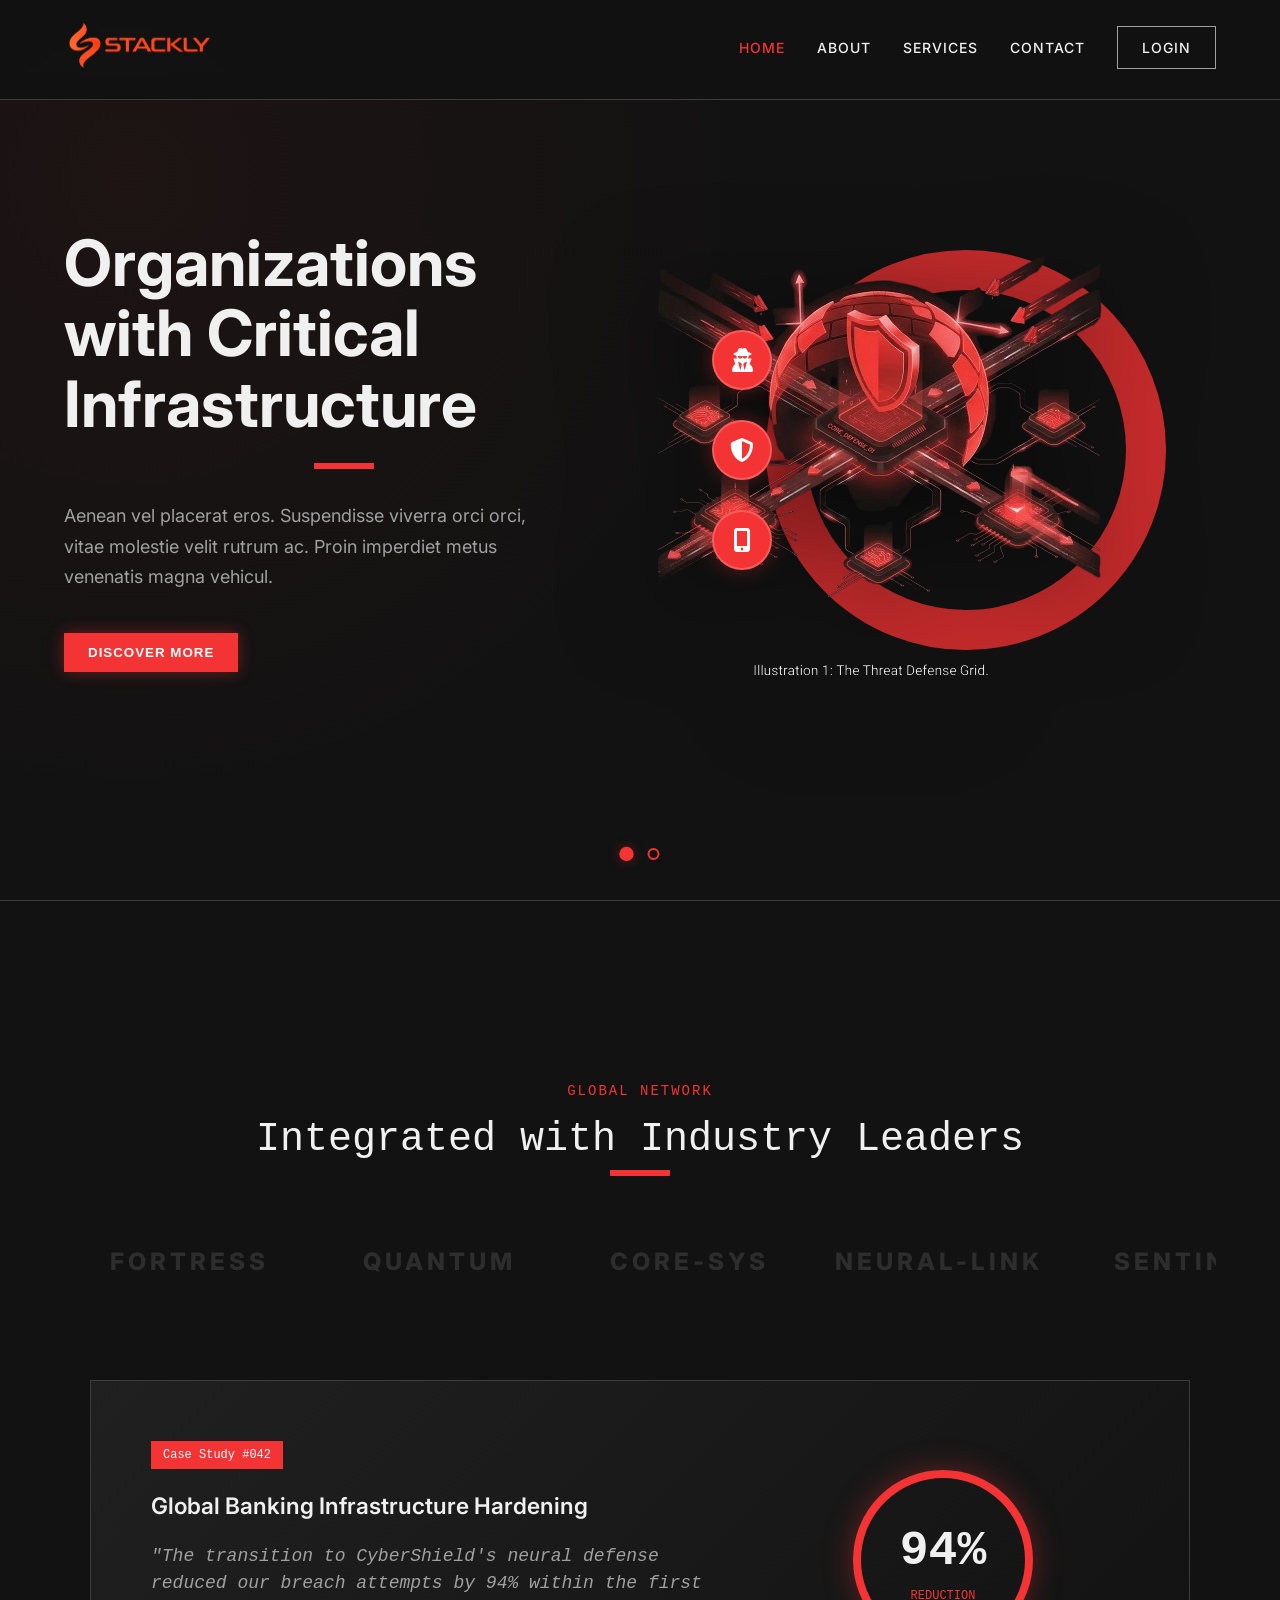
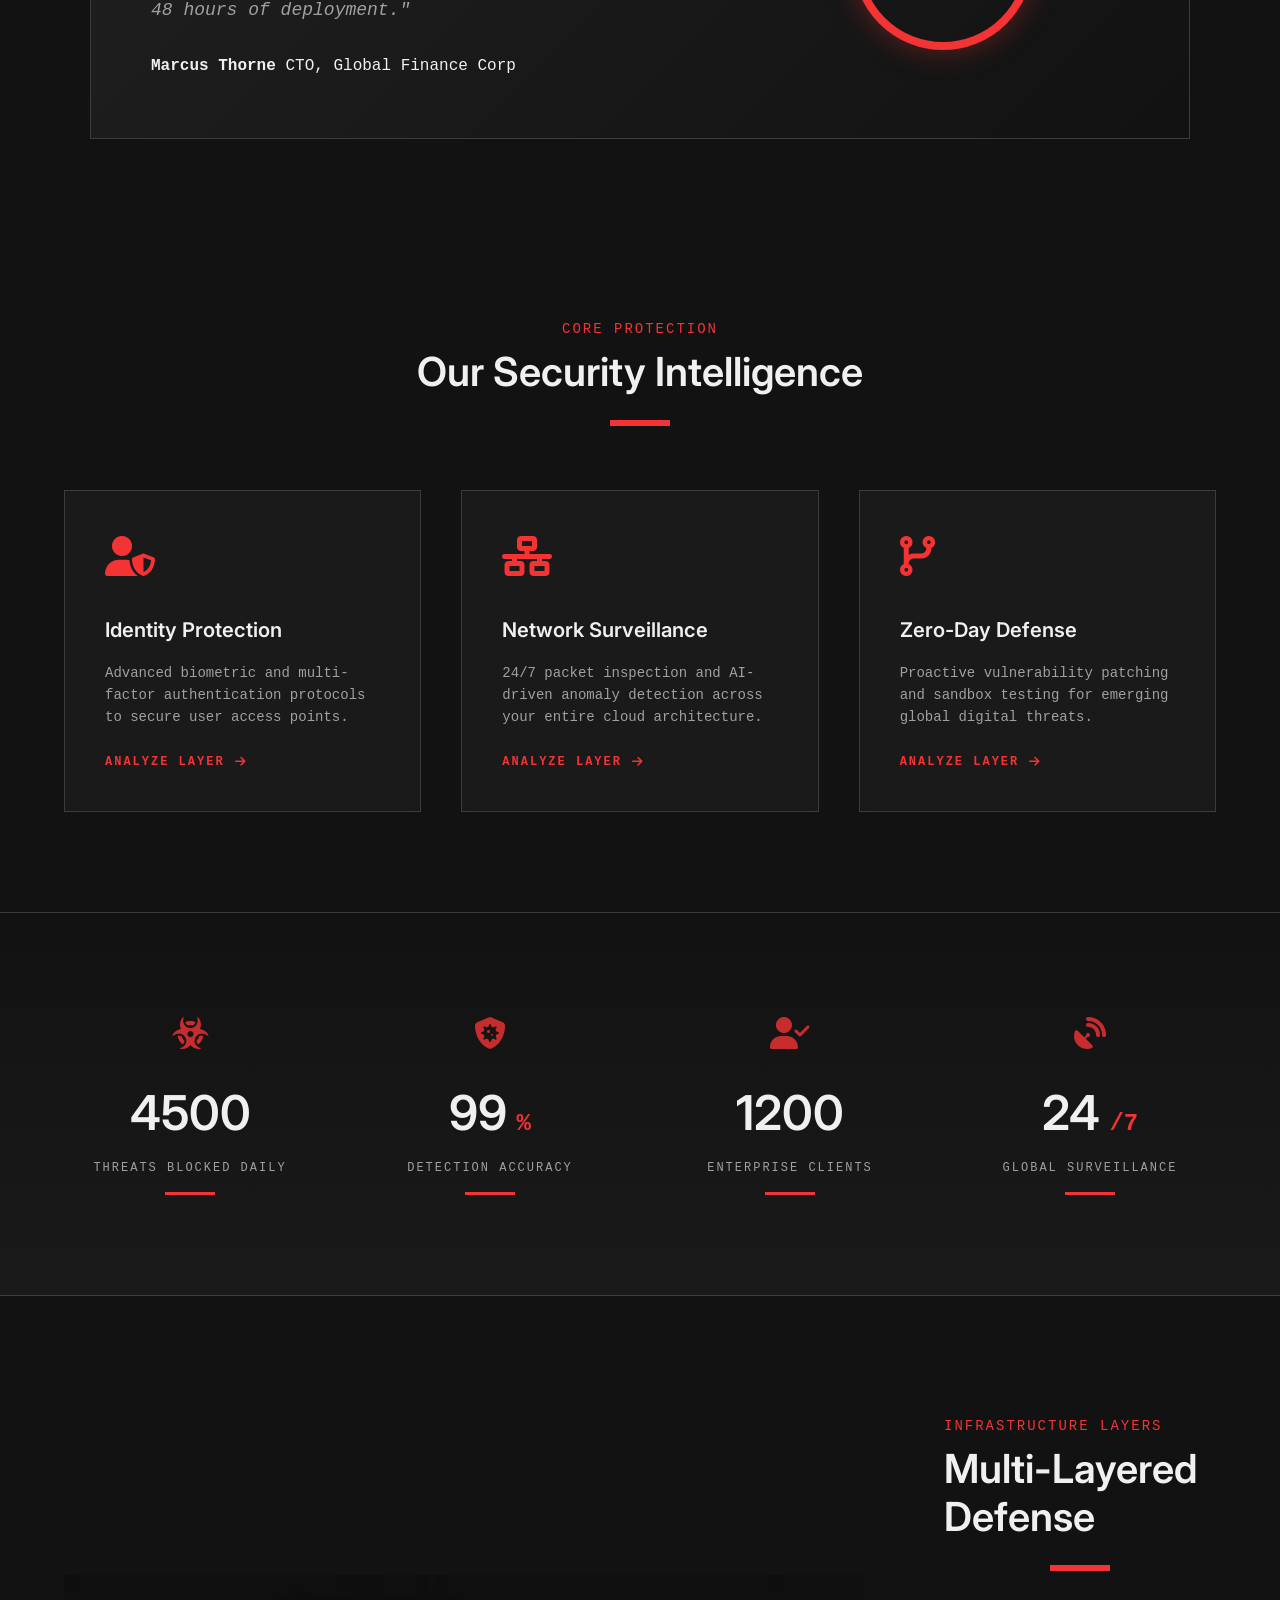
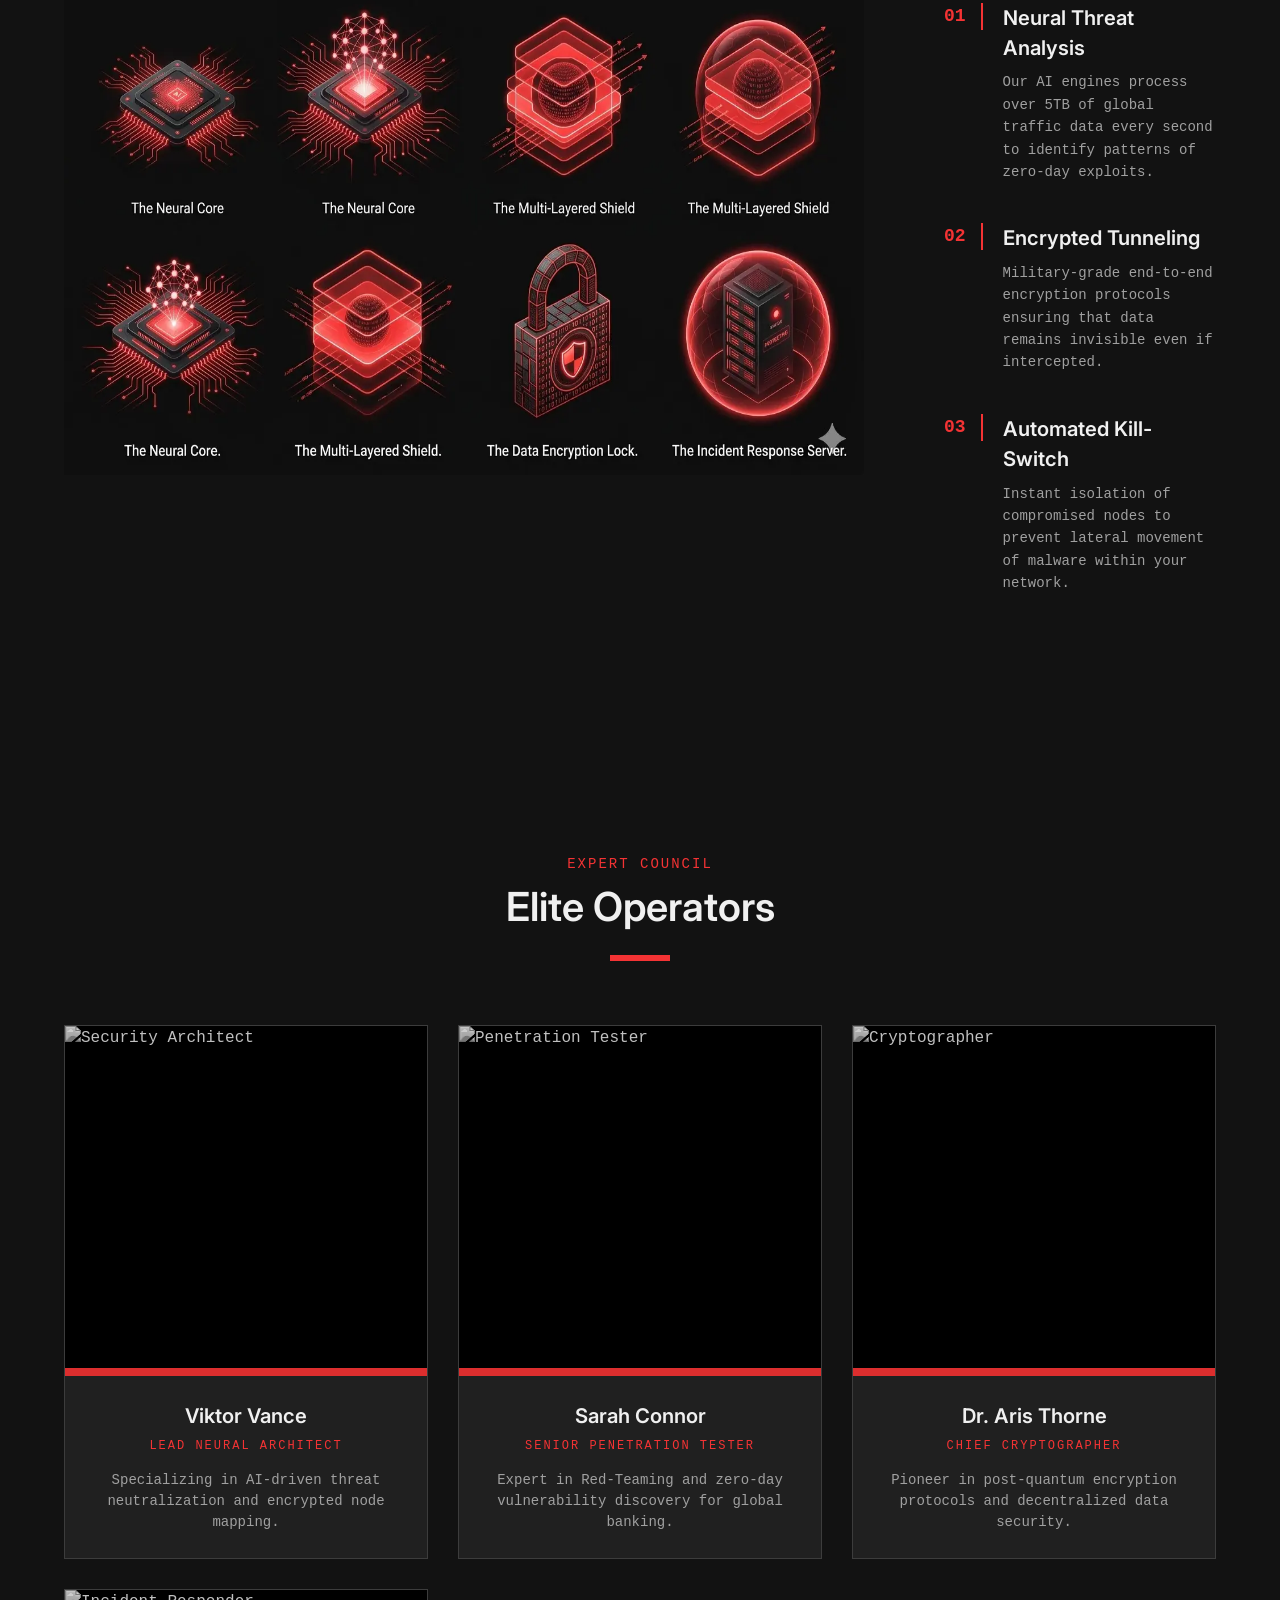
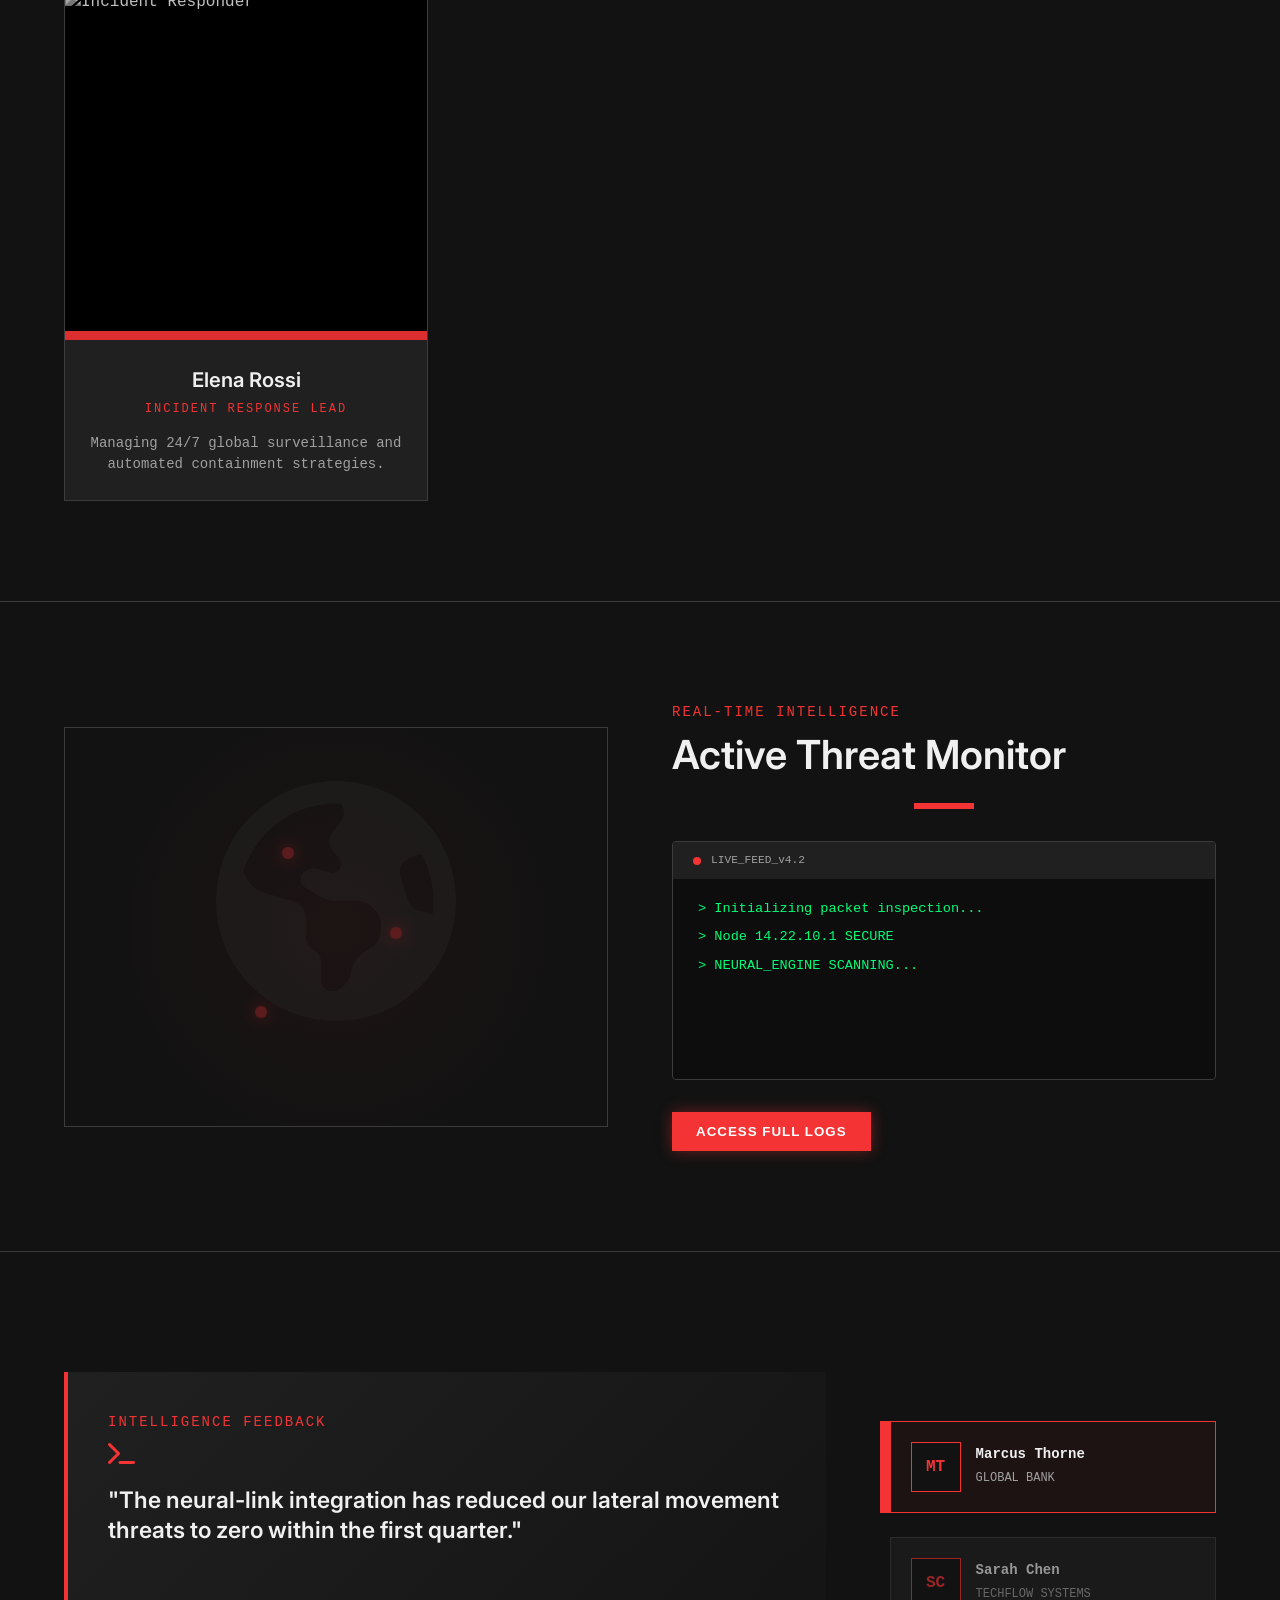
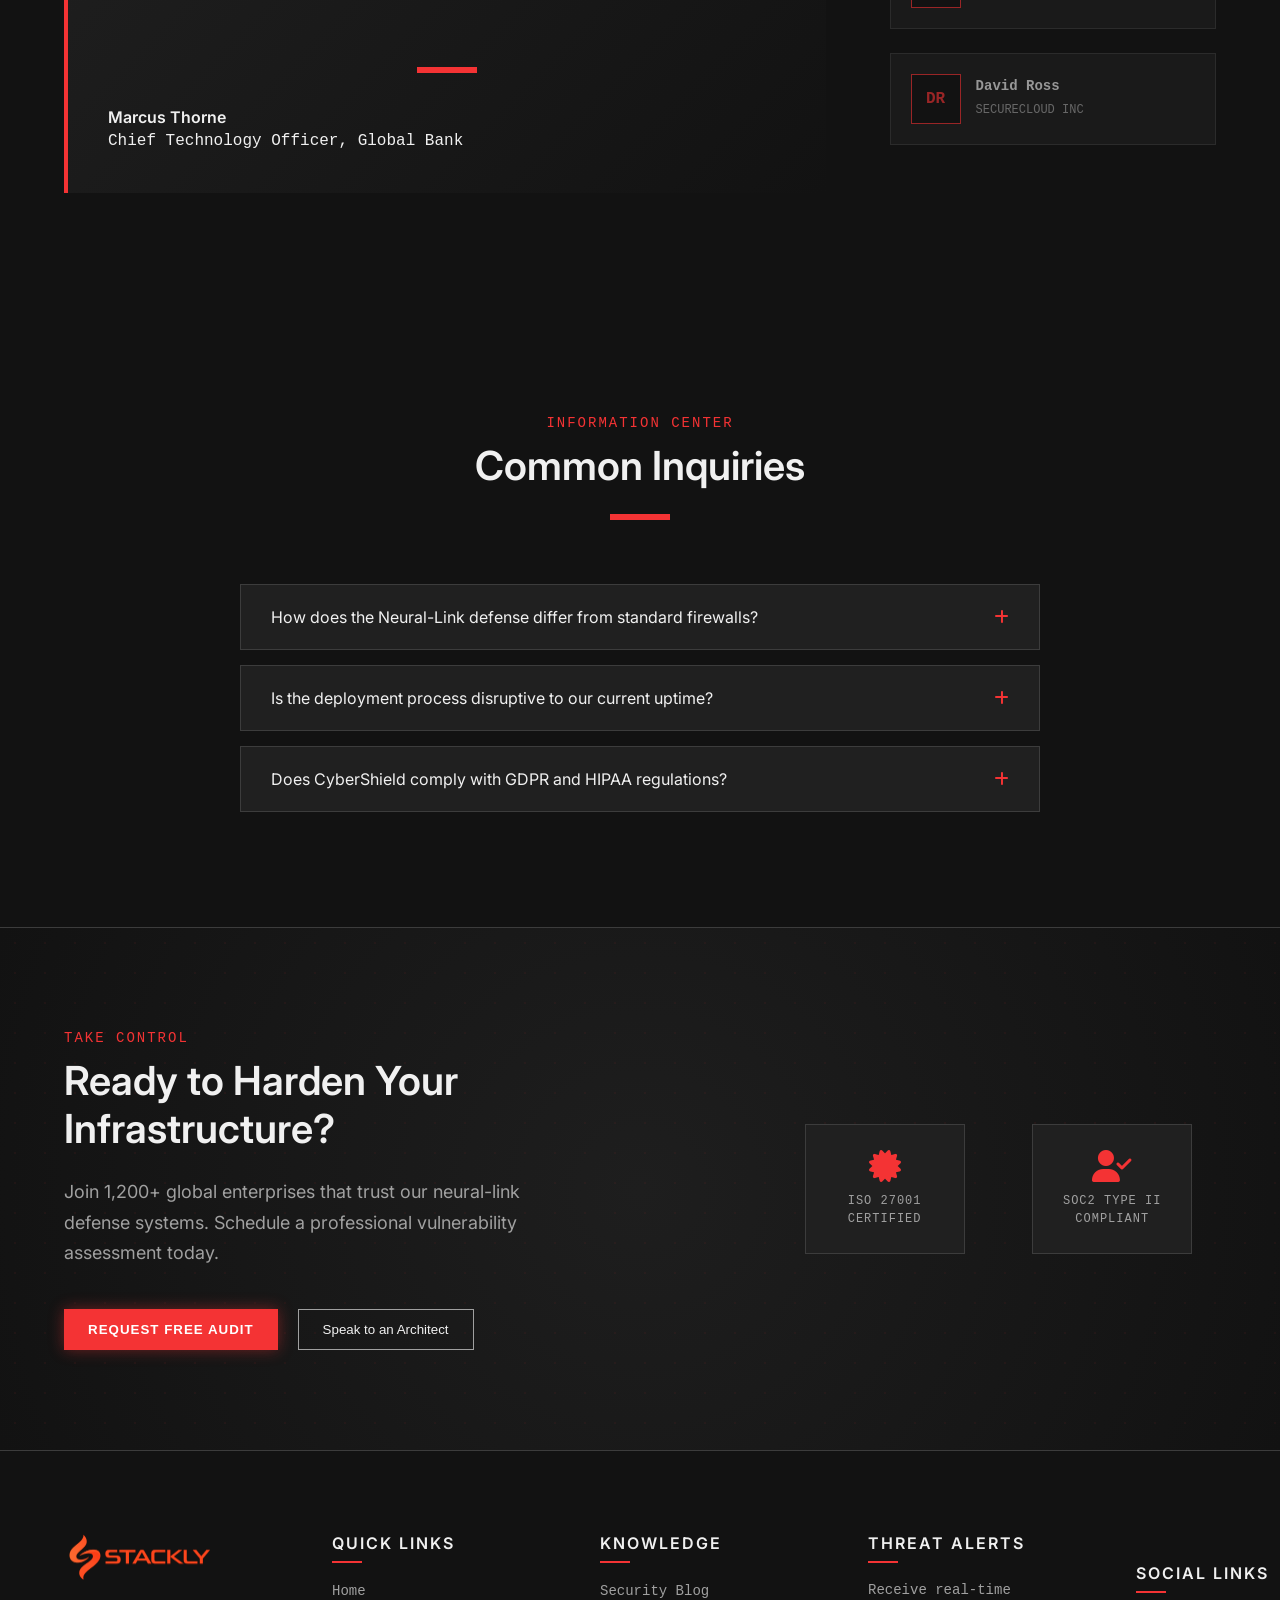
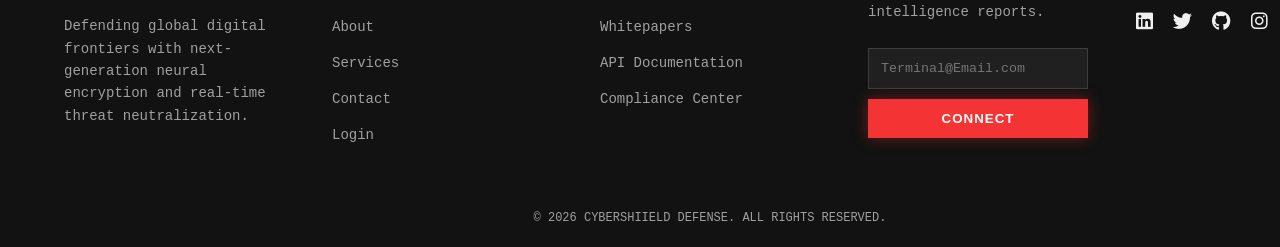
==== index.html @ 767d13b8 "Add files via upload" ====
<!DOCTYPE html>
<html lang="en">

<head>
    <meta charset="UTF-8">
    <meta name="viewport" content="width=device-width, initial-scale=1.0">
    <title>Cyber Security</title>
    <link rel="icon" href="./assets/bg remove.webp">

    <!-- Custom CSS -->
    <link rel="stylesheet" href="style.css">
    <link rel="stylesheet" href="./root.css">

    <!-- material icon -->
    <link href="https://fonts.googleapis.com/icon?family=Material+Icons" rel="stylesheet">
    <!-- font awesome icon -->
    <link rel="stylesheet" href="https://cdnjs.cloudflare.com/ajax/libs/font-awesome/6.5.1/css/all.min.css">

    <!-- aos animations -->
    <link href="https://unpkg.com/aos@2.3.4/dist/aos.css" rel="stylesheet">
</head>

<body>
    <header class="main-header">
        <nav class="navbar">
            <a class="logo" href="index.html">
                <img src="./assets/orange.webp" alt="logo" width="150px">
            </a>

            <ul class="nav-links">
                <li><a href="index.html" class="active">Home</a></li>
                <li><a href="about.html">About</a></li>
                <li><a href="service.html">Services</a></li>
                <li><a href="contact.html">Contact</a></li>
                <li><a href="sign.html" class="btn-secondary login">Login</a></li>
            </ul>

            <div class="hamburger" id="hamburger">
                <span class="bar"></span>
                <span class="bar"></span>
                <span class="bar"></span>
            </div>
        </nav>

        <div class="mobile-menu" id="mobile-menu">
            <ul class="mobile-nav-links">
                <li><a href="index.html">Home</a></li>
                <li><a href="about.html">About</a></li>
                <li><a href="service.html">Services</a></li>
                <li><a href="contact.html">Contact</a></li>
                <li><a href="sign.html" class="btn-primary login">Login</a></li>
            </ul>
        </div>
    </header>







    <main>

        <section class="hero-slider">
            <div class="premium-hero active" id="slide-1">
                <div class="hero-container">
                    <div class="hero-text-content">
                        <h1 class="hero-display-title">
                            Organizations <br>
                            with <span class="highlight">Critical Infrastructure</span>
                        </h1>
                        <div class="red-divider"></div>
                        <p class="hero-lead-text">
                            Aenean vel placerat eros. Suspendisse viverra orci orci, vitae molestie velit rutrum ac.
                            Proin imperdiet metus venenatis magna vehicul.
                        </p>
                        <button class="btn-primary">Discover More</button>
                    </div>

                    <div class="hero-visual-wrapper">
                        <div class="deco-circle"></div>
                        <div class="floating-icons">
                            <div class="icon-circle"><i class="fas fa-user-secret"></i></div>
                            <div class="icon-circle"><i class="fas fa-shield-alt"></i></div>
                            <div class="icon-circle"><i class="fas fa-mobile-alt"></i></div>
                        </div>
                        <div class="main-illustration">
                            <img src="./assets/hero 1.webp" alt="Infrastructure Security">
                        </div>
                    </div>
                </div>
            </div>

            <div class="premium-hero" id="slide-2">
                <div class="hero-container">
                    <div class="hero-text-content">
                        <h1 class="hero-display-title">
                            Advanced <br>
                            Threat <span class="highlight">Detection Systems</span>
                        </h1>
                        <div class="red-divider"></div>
                        <p class="hero-lead-text">
                            Real-time monitoring and AI-driven response protocols to protect your
                            digital assets from sophisticated zero-day vulnerabilities.
                        </p>
                        <button class="btn-primary">Explore Defense</button>
                    </div>

                    <div class="hero-visual-wrapper">
                        <div class="deco-circle"></div>
                        <div class="floating-icons">
                            <div class="icon-circle"><i class="fas fa-microchip"></i></div>
                            <div class="icon-circle"><i class="fas fa-network-wired"></i></div>
                            <div class="icon-circle"><i class="fas fa-lock"></i></div>
                        </div>
                        <div class="main-illustration">
                            <img src="./assets/hero 2.webp" alt="Threat Detection">
                        </div>
                    </div>
                </div>
            </div>

            <div class="slider-controls">
                <span class="dot active" onclick="currentSlide(0)"></span>
                <span class="dot" onclick="currentSlide(1)"></span>
            </div>
        </section>










        <section class="partners-section">
            <div class="container">
                <div class="ticker-header">
                    <span class="section-subtitle">Global Network</span>
                    <p>Integrated with Industry Leaders</p>
                    <div class="red-divider"></div>

                </div>

                <div class="logo-ticker">
                    <div class="ticker-track">
                        <div class="logo-item"><span>FORTRESS</span></div>
                        <div class="logo-item"><span>QUANTUM</span></div>
                        <div class="logo-item"><span>CORE-SYS</span></div>
                        <div class="logo-item"><span>NEURAL-LINK</span></div>
                        <div class="logo-item"><span>SENTINEL</span></div>
                        <div class="logo-item"><span>FORTRESS</span></div>
                        <div class="logo-item"><span>QUANTUM</span></div>
                        <div class="logo-item"><span>CORE-SYS</span></div>
                        <div class="logo-item"><span>NEURAL-LINK</span></div>
                        <div class="logo-item"><span>SENTINEL</span></div>
                    </div>
                </div>

                <div class="case-study-card">
                    <div class="case-content">
                        <div class="badge-red">Case Study #042</div>
                        <h3>Global Banking Infrastructure <span class="highlight">Hardening</span></h3>
                        <p>"The transition to CyberShield's neural defense reduced our breach attempts by 94% within the
                            first 48 hours of deployment."</p>
                        <div class="client-info">
                            <strong>Marcus Thorne</strong>
                            <span>CTO, Global Finance Corp</span>
                        </div>
                    </div>
                    <div class="case-visual">
                        <div class="stats-circle">
                            <span class="pct">94%</span>
                            <span class="label">Reduction</span>
                        </div>
                    </div>
                </div>
            </div>
        </section>









        <section class="services-section">
            <div class="container">
                <div class="section-header">
                    <span class="section-subtitle">Core Protection</span>
                    <h2 class="section-title">Our Security <span class="highlight">Intelligence</span></h2>
                    <div class="red-divider"></div>
                </div>

                <div class="services-grid">
                    <div class="service-card">
                        <div class="card-glow"></div>
                        <div class="icon-box"><i class="fas fa-user-shield"></i></div>
                        <h3>Identity Protection</h3>
                        <p>Advanced biometric and multi-factor authentication protocols to secure user access points.
                        </p>
                        <a href="#" class="learn-more">Analyze Layer <i class="fas fa-arrow-right"></i></a>
                    </div>

                    <div class="service-card">
                        <div class="card-glow"></div>
                        <div class="icon-box"><i class="fas fa-network-wired"></i></div>
                        <h3>Network Surveillance</h3>
                        <p>24/7 packet inspection and AI-driven anomaly detection across your entire cloud architecture.
                        </p>
                        <a href="#" class="learn-more">Analyze Layer <i class="fas fa-arrow-right"></i></a>
                    </div>

                    <div class="service-card">
                        <div class="card-glow"></div>
                        <div class="icon-box"><i class="fas fa-code-branch"></i></div>
                        <h3>Zero-Day Defense</h3>
                        <p>Proactive vulnerability patching and sandbox testing for emerging global digital threats.</p>
                        <a href="#" class="learn-more">Analyze Layer <i class="fas fa-arrow-right"></i></a>
                    </div>
                </div>
            </div>
        </section>








        <section class="stats-section">
            <div class="stats-container">
                <div class="stat-box">
                    <div class="stat-icon"><i class="fas fa-biohazard"></i></div>
                    <h2 class="counter" data-target="4500">0</h2>
                    <p>Threats Blocked Daily</p>
                    <div class="stat-bar">
                        <div class="progress"></div>
                    </div>
                </div>

                <div class="stat-box">
                    <div class="stat-icon"><i class="fas fa-shield-virus"></i></div>
                    <h2 class="counter" data-target="99">0</h2>
                    <span>%</span>
                    <p>Detection Accuracy</p>
                    <div class="stat-bar">
                        <div class="progress"></div>
                    </div>
                </div>

                <div class="stat-box">
                    <div class="stat-icon"><i class="fas fa-user-check"></i></div>
                    <h2 class="counter" data-target="1200">0</h2>
                    <p>Enterprise Clients</p>
                    <div class="stat-bar">
                        <div class="progress"></div>
                    </div>
                </div>

                <div class="stat-box">
                    <div class="stat-icon"><i class="fas fa-satellite-dish"></i></div>
                    <h2 class="counter" data-target="24">0</h2>
                    <span>/7</span>
                    <p>Global Surveillance</p>
                    <div class="stat-bar">
                        <div class="progress"></div>
                    </div>
                </div>
            </div>
        </section>









        <section class="tech-section">
            <div class="container tech-grid">
                <img src="./assets/layer.webp" alt="" width="800px" height="500px">

                <div class="tech-content">
                    <span class="section-subtitle">Infrastructure Layers</span>
                    <h2 class="section-title">Multi-Layered <span class="highlight">Defense</span></h2>
                    <div class="red-divider"></div>

                    <div class="feature-list">
                        <div class="feature-item">
                            <div class="feature-num">01</div>
                            <div class="feature-text">
                                <h3>Neural Threat Analysis</h3>
                                <p>Our AI engines process over 5TB of global traffic data every second to identify
                                    patterns of zero-day exploits.</p>
                            </div>
                        </div>

                        <div class="feature-item">
                            <div class="feature-num">02</div>
                            <div class="feature-text">
                                <h3>Encrypted Tunneling</h3>
                                <p>Military-grade end-to-end encryption protocols ensuring that data remains invisible
                                    even if intercepted.</p>
                            </div>
                        </div>

                        <div class="feature-item">
                            <div class="feature-num">03</div>
                            <div class="feature-text">
                                <h3>Automated Kill-Switch</h3>
                                <p>Instant isolation of compromised nodes to prevent lateral movement of malware within
                                    your network.</p>
                            </div>
                        </div>
                    </div>
                </div>
            </div>
        </section>









        <section class="team-section">
            <div class="container">
                <div class="section-header">
                    <span class="section-subtitle">Expert Council</span>
                    <h2 class="section-title">Elite <span class="highlight">Operators</span></h2>
                    <div class="red-divider"></div>
                </div>

                <div class="team-grid">
                    <div class="team-card">
                        <div class="member-image">
                            <div class="scan-line"></div>
                            <img src="member1.jpg" alt="Security Architect">
                            <div class="member-socials">
                                <a href="#"><i class="fab fa-linkedin"></i></a>
                                <a href="#"><i class="fab fa-github"></i></a>
                            </div>
                        </div>
                        <div class="member-info">
                            <h3>Viktor Vance</h3>
                            <span class="member-role">Lead Neural Architect</span>
                            <p class="member-bio">Specializing in AI-driven threat neutralization and encrypted node
                                mapping.</p>
                        </div>
                    </div>

                    <div class="team-card">
                        <div class="member-image">
                            <div class="scan-line"></div>
                            <img src="member2.jpg" alt="Penetration Tester">
                            <div class="member-socials">
                                <a href="#"><i class="fab fa-linkedin"></i></a>
                                <a href="#"><i class="fab fa-twitter"></i></a>
                            </div>
                        </div>
                        <div class="member-info">
                            <h3>Sarah Connor</h3>
                            <span class="member-role">Senior Penetration Tester</span>
                            <p class="member-bio">Expert in Red-Teaming and zero-day vulnerability discovery for global
                                banking.</p>
                        </div>
                    </div>

                    <div class="team-card">
                        <div class="member-image">
                            <div class="scan-line"></div>
                            <img src="member3.jpg" alt="Cryptographer">
                            <div class="member-socials">
                                <a href="#"><i class="fab fa-github"></i></a>
                                <a href="#"><i class="fab fa-discord"></i></a>
                            </div>
                        </div>
                        <div class="member-info">
                            <h3>Dr. Aris Thorne</h3>
                            <span class="member-role">Chief Cryptographer</span>
                            <p class="member-bio">Pioneer in post-quantum encryption protocols and decentralized data
                                security.</p>
                        </div>
                    </div>

                    <div class="team-card">
                        <div class="member-image">
                            <div class="scan-line"></div>
                            <img src="member4.jpg" alt="Incident Responder">
                            <div class="member-socials">
                                <a href="#"><i class="fab fa-linkedin"></i></a>
                                <a href="#"><i class="fab fa-github"></i></a>
                            </div>
                        </div>
                        <div class="member-info">
                            <h3>Elena Rossi</h3>
                            <span class="member-role">Incident Response Lead</span>
                            <p class="member-bio">Managing 24/7 global surveillance and automated containment
                                strategies.</p>
                        </div>
                    </div>
                </div>
            </div>
        </section>







        <section class="threat-monitor">
            <div class="container monitor-grid">
                <div class="monitor-visual">
                    <div class="radar-circle"></div>
                    <div class="map-container">
                        <i class="fas fa-globe-americas"></i>
                        <div class="pulse-point p1"></div>
                        <div class="pulse-point p2"></div>
                        <div class="pulse-point p3"></div>
                    </div>
                    <div class="scanning-bar"></div>
                </div>

                <div class="monitor-console">
                    <span class="section-subtitle">Real-Time Intelligence</span>
                    <h2 class="section-title">Active <span class="highlight">Threat Monitor</span></h2>
                    <div class="red-divider"></div>

                    <div class="console-box">
                        <div class="console-header">
                            <span class="dot-red"></span> LIVE_FEED_v4.2
                        </div>
                        <div class="console-body" id="console-feed">
                            <p class="log-line">> Initializing packet inspection...</p>
                            <p class="log-line">> Node 14.22.10.1 SECURE</p>
                        </div>
                    </div>
                    <button class="btn-primary" style="margin-top: 2rem;">Access Full Logs</button>
                </div>
            </div>
        </section>





        <section class="dossier-testimonial">
            <div class="container dossier-grid">
                <div class="dossier-main">
                    <span class="section-subtitle">Intelligence Feedback</span>
                    <div class="quote-wrapper">
                        <i class="fas fa-terminal quote-icon"></i>
                        <h2 id="active-quote" class="glitch-text">
                            "The neural-link integration has reduced our lateral movement threats to zero within the
                            first quarter."
                        </h2>
                        <div class="red-divider"></div>
                        <div class="client-meta">
                            <h4 id="active-name">Marcus Thorne</h4>
                            <p id="active-role">Chief Technology Officer, Global Bank</p>
                        </div>
                    </div>
                </div>

                <div class="dossier-selector">
                    <div class="selector-item active" data-index="0">
                        <div class="mini-avatar">MT</div>
                        <div class="mini-info">
                            <span>Marcus Thorne</span>
                            <small>Global Bank</small>
                        </div>
                    </div>
                    <div class="selector-item" data-index="1">
                        <div class="mini-avatar">SC</div>
                        <div class="mini-info">
                            <span>Sarah Chen</span>
                            <small>TechFlow Systems</small>
                        </div>
                    </div>
                    <div class="selector-item" data-index="2">
                        <div class="mini-avatar">DR</div>
                        <div class="mini-info">
                            <span>David Ross</span>
                            <small>SecureCloud Inc</small>
                        </div>
                    </div>
                </div>
            </div>
        </section>







        <section class="faq-section">
            <div class="container">
                <div class="section-header">
                    <span class="section-subtitle">Information Center</span>
                    <h2 class="section-title">Common <span class="highlight">Inquiries</span></h2>
                    <div class="red-divider"></div>
                </div>

                <div class="faq-accordion">
                    <div class="faq-item">
                        <div class="faq-question">
                            <span>How does the Neural-Link defense differ from standard firewalls?</span>
                            <i class="fas fa-plus"></i>
                        </div>
                        <div class="faq-answer">
                            <p>Standard firewalls rely on known signature databases. Our Neural-Link system uses
                                behavioral AI to identify "Zero-Day" patterns in real-time, neutralizing threats that
                                haven't even been categorized yet.</p>
                        </div>
                    </div>

                    <div class="faq-item">
                        <div class="faq-question">
                            <span>Is the deployment process disruptive to our current uptime?</span>
                            <i class="fas fa-plus"></i>
                        </div>
                        <div class="faq-answer">
                            <p>No. We utilize a "Shadow-Integration" phase where our sensors run parallel to your
                                existing stack. We only switch to active protection once the neural mapping is 100%
                                verified.</p>
                        </div>
                    </div>

                    <div class="faq-item">
                        <div class="faq-question">
                            <span>Does CyberShield comply with GDPR and HIPAA regulations?</span>
                            <i class="fas fa-plus"></i>
                        </div>
                        <div class="faq-answer">
                            <p>Absolutely. Our infrastructure is built on "Privacy-by-Design" principles, ensuring all
                                data handling meets or exceeds global compliance standards including GDPR, HIPAA, and
                                SOC2.</p>
                        </div>
                    </div>
                </div>
            </div>
        </section>











        <section class="cta-section">
            <div class="mesh-background"></div>
            <div class="container cta-grid">
                <div class="cta-content">
                    <span class="section-subtitle">Take Control</span>
                    <h2 class="section-title">Ready to <span class="highlight">Harden</span> Your Infrastructure?</h2>
                    <p class="hero-lead-text">
                        Join 1,200+ global enterprises that trust our neural-link defense systems.
                        Schedule a professional vulnerability assessment today.
                    </p>

                    <div class="cta-btns">
                        <button class="btn-primary">Request Free Audit</button>
                        <button class="btn-secondary">Speak to an Architect</button>
                    </div>
                </div>

                <div class="cta-badge-wrapper">
                    <div class="trust-badge">
                        <i class="fas fa-certificate"></i>
                        <span>ISO 27001 <br> Certified</span>
                    </div>
                    <div class="trust-badge">
                        <i class="fas fa-user-check"></i>
                        <span>SOC2 Type II <br> Compliant</span>
                    </div>
                </div>
            </div>
        </section>

    </main>






    <footer class="main-footer">
        <div class="footer-container">
            <div class="footer-col">
                <a class="logo" href="index.html">
                    <img src="./assets/orange.webp" alt="logo" width="150px">
                </a>
                <p class="footer-desc">
                    Defending global digital frontiers with next-generation neural encryption and real-time threat
                    neutralization.
            </div>

            <div class="footer-col">
                <h4 class="footer-title">Quick Links</h4>
                <ul class="footer-links">
                    <li><a href="index.html">Home</a></li>
                    <li><a href="about.html">About</a></li>
                    <li><a href="service.html">Services</a></li>
                    <li><a href="contact.html">Contact</a></li>
                    <li><a href="sign.html">Login</a></li>
                </ul>
            </div>

            <div class="footer-col">
                <h4 class="footer-title">Knowledge</h4>
                <ul class="footer-links">
                    <li><a href="./404..html">Security Blog</a></li>
                    <li><a href="./404..html">Whitepapers</a></li>
                    <li><a href="./404..html">API Documentation</a></li>
                    <li><a href="./404..html">Compliance Center</a></li>
                </ul>
            </div>

            <div class="footer-col">
                <h4 class="footer-title">Threat Alerts</h4>
                <p class="footer-desc">Receive real-time intelligence reports.</p>
                <form class="footer-form" action="./404..html" method="GET">
                    <input type="email" placeholder="Terminal@Email.com" class="footer-input" required>
                    <button type="submit" class="btn-primary">Connect</button>
                </form>
            </div>


            <div class="footer-bottom">
                <h4 class="footer-title">Social Links</h4>

                <div class="footer-socials">
                    <a href="./404..html"><i class="fab fa-linkedin"></i></a>
                    <a href="./404..html"><i class="fab fa-twitter"></i></a>
                    <a href="./404..html"><i class="fab fa-github"></i></a>
                    <a href="./404..html"><i class="fab fa-instagram"></i></a>
                </div>

            </div>
        </div>

        <div class="container bottom-flex">
            <p>&copy; 2026 CYBERSHIIELD DEFENSE. ALL RIGHTS RESERVED.</p>
        </div>
    </footer>






    <script src="script.js"></script>

    <script src="https://unpkg.com/aos@2.3.4/dist/aos.js"></script>

    <script>
        AOS.init({
            duration: 900,
            easing: 'ease-in-out',
            once: true,
        });

        // data-aos="fade-up"
        // fade-up, fade-down, fade-left, fade-right, zoom-in,	slide-up, flip-left	

    </script>




</body>

</html>
---- style.css ----
.premium-hero {
    position: absolute;
    min-height: 100vh;
    background: radial-gradient(circle at 10% 20%, rgba(244, 51, 52, 0.05) 0%, var(--bg-black) 50%);
    display: flex;
    align-items: center;
    overflow: hidden;
    padding: 80px 5%;
}

.hero-container {
    max-width: 1400px;
    margin: 0 auto;
    display: grid;
    grid-template-columns: 1fr 1fr;
    align-items: center;
    gap: 2rem;
}

/* --- Left Content Styles --- */
.hero-display-title {
    font-family: var(--font-heading);
    font-size: 4rem;
    /* Matching the large image scale */
    font-weight: 700;
    line-height: 1.1;
    color: var(--text-main);
    margin-bottom: 1.5rem;
}

.red-divider {
    width: 60px;
    margin: 0 auto;
    height: 6px;
    background-color: var(--primary-red);
    margin-bottom: 2rem;
}

.hero-lead-text {
    font-family: var(--font-heading);
    /* Matching image style */
    font-size: var(--text-lg);
    color: var(--text-dim);
    max-width: 500px;
    margin-bottom: 2.5rem;
    line-height: 1.7;
}

/* --- Right Visual Styles --- */
.hero-visual-wrapper {
    position: relative;
    display: flex;
    justify-content: center;
    align-items: center;
}

/* The Large Orange/Red Ring from the image */
.deco-circle {
    position: absolute;
    width: 400px;
    height: 400px;
    border: 40px solid var(--primary-red);
    /* Adjust to a gradient if desired */
    border-radius: 50%;
    right: -150px;
    z-index: 1;
    opacity: 0.8;
    margin-right:200px;
}

.main-illustration {
    position: relative;
    z-index: 5;
    transform: translateX(-50px);
}

.main-illustration img {
    max-width: 110%;
    filter: drop-shadow(0 20px 50px rgba(0, 0, 0, 0.5));
}

/* Floating Red Icons */
.floating-icons {
    position: absolute;
    left: 10%;
    display: flex;
    flex-direction: column;
    gap: 30px;
    z-index: 10;
}

.icon-circle {
    width: 60px;
    height: 60px;
    background: var(--primary-red);
    border-radius: 50%;
    display: flex;
    align-items: center;
    justify-content: center;
    color: white;
    font-size: 1.5rem;
    box-shadow: 0 0 20px var(--primary-glow);
    border: 2px solid rgba(255, 255, 255, 0.2);
}



/* Slider Wrapper */
.hero-slider {
    position: relative;
    width: 100%;
    height: 100vh;
    overflow: hidden;
    background-color: var(--bg-black);
}

/* Base Hero Style (Applied to both) */
.premium-hero {
    position: absolute;
    inset: 0;
    display: flex;
    align-items: center;
    padding: 0 5%;
    opacity: 0;
    visibility: hidden;
    transition: opacity 0.8s ease-in-out, transform 1s ease;
    z-index: 1;
}

/* Active Slide State */
.premium-hero.active {
    opacity: 1;
    visibility: visible;
    z-index: 10;
}

/* Reuse your existing container/grid logic */
.hero-container {
    max-width: 1400px;
    margin: 0 auto;
    display: grid;
    grid-template-columns: 1fr 1fr;
    align-items: center;
    gap: 2rem;
    width: 100%;
}

/* Animations for text when slide becomes active */
.premium-hero.active .hero-display-title {
    animation: slideInLeft 0.8s ease forwards;
}

.premium-hero.active .hero-lead-text {
    animation: slideInLeft 0.8s ease forwards 0.2s;
    opacity: 0;
    /* Starts hidden for animation */
}

@keyframes slideInLeft {
    from {
        transform: translateX(-50px);
        opacity: 0;
    }

    to {
        transform: translateX(0);
        opacity: 1;
    }
}

/* Pagination UI */
.slider-controls {
    position: absolute;
    bottom: 40px;
    left: 50%;
    transform: translateX(-50%);
    z-index: 20;
    display: flex;
    gap: 15px;
}

.dot {
    width: 12px;
    height: 12px;
    border: 2px solid var(--primary-red);
    border-radius: 50%;
    cursor: pointer;
    transition: var(--transition);
}

.dot.active {
    background: var(--primary-red);
    box-shadow: 0 0 10px var(--primary-glow);
    transform: scale(1.2);
}

/* (Keep your deco-circle, floating-icons, and text styles from the previous message) */

/* ================= MOBILE VIEW FIX ================= */
@media (max-width: 768px) {

    /* 🔥 FIX MAIN SLIDER (MOST IMPORTANT) */
    .hero-slider {
        height: auto;
        min-height: 100vh;
        overflow: visible;
    }

    /* 🔥 FIX EACH SLIDE */
    .premium-hero {
        position: absolute;          /* remove absolute issue */
        inset: auto;
        min-height: 100vh;
        height: auto;
        display:none;
        padding: 120px 5% 80px;      /* top spacing for header */
    }

    .premium-hero.active {
        display: block;  /* show only active */
    }

    /* 🔥 CONTAINER STACK */
    .hero-container {
        display: flex;
        flex-direction: column;
        align-items: center;
        text-align: center;
        gap: 2rem;
        padding: 0 10px;
    }

    /* 🔥 IMAGE FIRST */
    .hero-visual-wrapper {
        order: -1;
        width: 100%;
        display: flex;
        justify-content: center;
        margin-bottom: 1rem;
    }

    /* 🔥 FIX IMAGE */
    .main-illustration {
        transform: none;
        display: flex;
        justify-content: center;
    }

    .main-illustration img {
        max-width: 220px;
        height: auto;
    }

    /* 🔥 FIX BIG RED CIRCLE */
    .deco-circle {
        width: 240px;
        height: 240px;
        border-width: 12px;

        left: 50%;
        right: auto;
        transform: translateX(-50%);
        margin-right: 0;

        top: 10px;
        opacity: 0.2;
    }

    /* 🔥 TEXT SECTION FIX */
    .hero-text-content {
        width: 100%;
    }

    .hero-display-title {
        font-size: 2rem;
        line-height: 1.2;
        margin-bottom: 1rem;
    }

    .red-divider {
        margin: 0 auto 1.5rem;
    }

    .hero-lead-text {
        font-size: 1rem;
        margin: 0 auto 2rem;
        padding: 0 10px;
    }

    /* 🔥 BUTTON CENTER */
    .btn-primary {
        margin: 0 auto;
    }

    /* 🔥 REMOVE ICON CLUTTER */
    .floating-icons {
        display: none;
    }

    /* 🔥 DOTS POSITION */
    .slider-controls {
        position: relative;
        bottom: 0;
        margin-top: 20px;
        justify-content: center;
    }
}







.partners-section {
    padding: 80px 5%;
    background: var(--bg-black);
    border-top: 1px solid var(--border-color);
}

.ticker-header {
    text-align: center;
    margin-bottom: 3rem;
    margin-top: 100px;
}

.ticker-header p{
font-size: 2.5rem;
}

/* --- Infinite Logo Ticker --- */
.logo-ticker {
    overflow: hidden;
    padding: 20px 0;
    position: relative;
    margin-bottom: 5rem;
}

.ticker-track {
    display: flex;
    width: calc(250px * 10);
    animation: scrollTicker 20s linear infinite;
}

@keyframes scrollTicker {
    0% {
        transform: translateX(0);
    }

    100% {
        transform: translateX(calc(-250px * 5));
    }
}

.logo-item {
    width: 250px;
    display: flex;
    justify-content: center;
    align-items: center;
    font-family: var(--font-heading);
    font-size: 1.5rem;
    font-weight: 800;
    color: var(--surface-light);
    letter-spacing: 4px;
    transition: var(--transition);
}

.logo-item:hover {
    color: var(--text-main);
    text-shadow: 0 0 10px var(--primary-glow);
}

/* --- Featured Case Study --- */
.case-study-card {
    background: linear-gradient(135deg, var(--surface-dark) 0%, var(--bg-black) 100%);
    border: 1px solid var(--border-color);
    display: grid;
    grid-template-columns: 1.2fr 0.8fr;
    padding: 60px;
    gap: 3rem;
    align-items: center;
    max-width: 1100px;
    margin: 0 auto;
    position: relative;
}

.badge-red {
    display: inline-block;
    background: var(--primary-red);
    color: white;
    padding: 5px 12px;
    font-family: var(--font-main);
    font-size: var(--text-xs);
    margin-bottom: 20px;
}

.case-content h3 {
    font-size: var(--text-2xl);
    margin-bottom: 20px;
}

.case-content p {
    font-style: italic;
    font-size: var(--text-lg);
    color: var(--text-dim);
    margin-bottom: 30px;
}

.stats-circle {
    width: 180px;
    height: 180px;
    border: 8px solid var(--primary-red);
    border-radius: 50%;
    display: flex;
    flex-direction: column;
    align-items: center;
    justify-content: center;
    box-shadow: 0 0 30px var(--primary-glow);
    margin: 0 auto;
}

.stats-circle .pct {
    font-size: 3rem;
    font-weight: 800;
    color: var(--text-main);
}

.stats-circle .label {
    font-size: var(--text-xs);
    text-transform: uppercase;
    color: var(--primary-red);
}

/* 768px Media Query */
@media (max-width: 768px) {
    .case-study-card {
        grid-template-columns: 1fr;
        padding: 30px;
        text-align: center;
    }

    .stats-circle {
        width: 140px;
        height: 140px;
    }

    .stats-circle .pct {
        font-size: 2rem;
    }
}











.services-section {
    padding: 100px 5%;
    background-color: var(--bg-black);
    position: relative;
}

.section-header {
    text-align: center;
    margin-bottom: 4rem;
}

.services-grid {
    display: grid;
    grid-template-columns: repeat(auto-fit, minmax(300px, 1fr));
    gap: 2.5rem;
    max-width: 1400px;
    margin: 0 auto;
}

/* --- The Glass Card --- */
.service-card {
    position: relative;
    background: rgba(32, 32, 32, 0.6);
    border: 1px solid var(--border-color);
    padding: 40px;
    transition: all 0.4s cubic-bezier(0.175, 0.885, 0.32, 1.275);
    overflow: hidden;
    backdrop-filter: blur(5px);
}

/* Hover State: Red Glow */
.service-card:hover {
    border-color: var(--primary-red);
    transform: translateY(-10px);
    box-shadow: 0 15px 30px rgba(244, 51, 52, 0.15);
}

.icon-box {
    font-size: 2.5rem;
    color: var(--primary-red);
    margin-bottom: 1.5rem;
    transition: 0.3s;
}

.service-card:hover .icon-box {
    transform: scale(1.1);
    text-shadow: 0 0 15px var(--primary-glow);
}

.service-card h3 {
    font-family: var(--font-heading);
    font-size: var(--text-xl);
    margin-bottom: 1rem;
    color: var(--text-main);
}

.service-card p {
    color: var(--text-dim);
    line-height: 1.6;
    margin-bottom: 1.5rem;
    font-size: var(--text-sm);
}

/* Premium "Learn More" Link */
.learn-more {
    font-size: var(--text-xs);
    text-transform: uppercase;
    letter-spacing: 2px;
    font-weight: bold;
    color: var(--primary-red);
    display: flex;
    align-items: center;
    gap: 10px;
}

.learn-more i {
    transition: 0.3s;
}

.learn-more:hover i {
    transform: translateX(5px);
}

/* --- 768px Responsive --- */
@media (max-width: 768px) {
    .services-grid {
        grid-template-columns: 1fr;
    }

    .service-card {
        padding: 30px;
        text-align: center;
    }

    .learn-more {
        justify-content: center;
    }
}









.stats-section {
    padding: 80px 5%;
    background: linear-gradient(180deg, var(--bg-black) 0%, #1a1a1a 100%);
    border-top: 1px solid var(--border-color);
    border-bottom: 1px solid var(--border-color);
}

.stats-container {
    max-width: 1400px;
    margin: 0 auto;
    display: grid;
    grid-template-columns: repeat(auto-fit, minmax(200px, 1fr));
    gap: 3rem;
    text-align: center;
}

.stat-box {
    padding: 20px;
    position: relative;
}

.stat-icon {
    font-size: 2rem;
    color: var(--primary-red);
    margin-bottom: 1rem;
    opacity: 0.8;
}

.stat-box h2 {
    font-family: var(--font-heading);
    font-size: 3rem;
    color: var(--text-main);
    display: inline-block;
}

.stat-box span {
    font-size: 1.5rem;
    color: var(--primary-red);
    font-weight: bold;
}

.stat-box p {
    font-family: var(--font-main);
    /* Monospace for technical feel */
    text-transform: uppercase;
    font-size: var(--text-xs);
    letter-spacing: 2px;
    color: var(--text-dim);
    margin-top: 10px;
}

/* Glowing Progress Bar Decor */
.stat-bar {
    width: 50px;
    height: 3px;
    background: var(--surface-light);
    margin: 15px auto 0;
    position: relative;
    overflow: hidden;
}

.stat-bar .progress {
    width: 100%;
    height: 100%;
    background: var(--primary-red);
    box-shadow: 0 0 10px var(--primary-glow);
    animation: scanLine 2s linear infinite;
}

@keyframes scanLine {
    0% {
        transform: translateX(-100%);
    }

    100% {
        transform: translateX(100%);
    }
}

/* 768px Media Query */
@media (max-width: 768px) {
    .stats-container {
        grid-template-columns: 1fr 1fr;
        /* 2x2 grid on mobile */
        gap: 2rem;
    }

    .stat-box h2 {
        font-size: 2.2rem;
    }
}












.tech-section {
    padding: 120px 5%;
    background-color: var(--bg-black);
    overflow: hidden;
}

.tech-grid {
    display: grid;
    grid-template-columns: 1fr 1fr;
    align-items: center;
    gap: 5rem;
    max-width: 1400px;
    margin: 0 auto;
}

/* --- Left Side: Scanner Visual --- */
.tech-visual {
    position: relative;
    display: flex;
    justify-content: center;
    align-items: center;
}

.scanner-box {
    width: 400px;
    height: 400px;
    border: 1px solid var(--border-color);
    position: relative;
    background: rgba(244, 51, 52, 0.02);
    display: flex;
    justify-content: center;
    align-items: center;
}

.scanner-line {
    position: absolute;
    width: 100%;
    height: 2px;
    background: var(--primary-red);
    box-shadow: 0 0 15px var(--primary-red);
    top: 0;
    animation: scanMove 4s linear infinite;
    z-index: 2;
}

@keyframes scanMove {
    0% {
        top: 0;
    }

    50% {
        top: 100%;
    }

    100% {
        top: 0;
    }
}

.circle {
    position: absolute;
    border: 1px solid var(--primary-red);
    border-radius: 50%;
    opacity: 0.3;
    animation: pulseCircle 3s infinite;
}

.c1 {
    width: 300px;
    height: 300px;
    animation-delay: 0s;
}

.c2 {
    width: 200px;
    height: 200px;
    animation-delay: 0.5s;
}

.c3 {
    width: 100px;
    height: 100px;
    animation-delay: 1s;
}

@keyframes pulseCircle {
    0% {
        transform: scale(0.8);
        opacity: 0.1;
    }

    50% {
        opacity: 0.4;
    }

    100% {
        transform: scale(1.2);
        opacity: 0;
    }
}

/* --- Right Side: Feature Items --- */
.feature-item {
    display: flex;
    gap: 20px;
    margin-bottom: 40px;
    transition: 0.3s;
}

.feature-num {
    font-family: var(--font-main);
    font-size: var(--text-lg);
    color: var(--primary-red);
    font-weight: bold;
    border-right: 2px solid var(--primary-red);
    padding-right: 15px;
    height: fit-content;
}

.feature-text h3 {
    font-size: var(--text-xl);
    margin-bottom: 8px;
    color: var(--text-main);
}

.feature-text p {
    font-size: var(--text-sm);
    color: var(--text-dim);
    line-height: 1.6;
}

/* --- 768px Media Query --- */
@media (max-width: 768px) {

    /* 1. Adjust Section Padding for smaller screens */
    .tech-section {
        padding: 60px 5%;
    }

    /* 2. Force the Grid to a single column */
    .tech-grid {
        grid-template-columns: 1fr;
        gap: 3rem;
        text-align: center;
    }

    /* 3. Reorder: Image/Visual on top, Text below */
    .tech-visual {
        order: -1;
    }

    /* 4. Scale down the Scanner Box and Circles so they fit */
    .scanner-box {
        width: 280px;
        height: 280px;
        margin: 0 auto;
    }

    .c1 {
        width: 220px;
        height: 220px;
    }

    .c2 {
        width: 150px;
        height: 150px;
    }

    .c3 {
        width: 80px;
        height: 80px;
    }

    /* 5. Adjust the Image within the scanner */
    .tech-grid img {
        width: 100%;
        height: auto;
        max-width: 300px;
        /* Prevents the 800px width from breaking the layout */
    }

    /* 6. Center the Features */
    .feature-item {
        flex-direction: column;
        align-items: center;
        margin-bottom: 30px;
    }

    .feature-num {
        border-right: none;
        border-bottom: 2px solid var(--primary-red);
        padding-right: 0;
        padding-bottom: 5px;
        margin-bottom: 10px;
        display: inline-block;
    }

    .feature-text h3 {
        font-size: var(--text-lg);
    }

    /* 7. Center the Titles and Dividers */
    .section-title {
        font-size: var(--text-2xl);
    }

    .red-divider {
        margin: 0 auto 2rem auto;
    }
}








.team-section {
    padding: 100px 5%;
    background-color: var(--bg-black);
}

.team-grid {
    display: grid;
    grid-template-columns: repeat(auto-fit, minmax(280px, 1fr));
    gap: 30px;
    max-width: 1400px;
    margin: 0 auto;
}

.team-card {
    background: var(--surface-dark);
    border: 1px solid var(--border-color);
    transition: var(--transition);
    overflow: hidden;
}

.team-card:hover {
    border-color: var(--primary-red);
    box-shadow: 0 10px 30px rgba(244, 51, 52, 0.1);
}

/* --- Image & Scan Effect --- */
.member-image {
    position: relative;
    width: 100%;
    height: 350px;
    overflow: hidden;
    background: #000;
}

.member-image img {
    width: 100%;
    height: 100%;
    object-fit: cover;
    opacity: 0.8;
    filter: grayscale(100%);
    transition: 0.5s ease;
}

.team-card:hover .member-image img {
    opacity: 1;
    filter: grayscale(0%);
    transform: scale(1.05);
}

/* Red Scan Line Animation */
.scan-line {
    position: absolute;
    top: -100%;
    left: 0;
    width: 100%;
    height: 4px;
    background: var(--primary-red);
    box-shadow: 0 0 15px var(--primary-red);
    z-index: 5;
    pointer-events: none;
}

.team-card:hover .scan-line {
    animation: scanEffect 1.5s linear infinite;
}

@keyframes scanEffect {
    0% {
        top: -5%;
    }

    100% {
        top: 105%;
    }
}

/* Socials Reveal */
.member-socials {
    position: absolute;
    bottom: -50px;
    left: 0;
    width: 100%;
    background: rgba(244, 51, 52, 0.9);
    display: flex;
    justify-content: center;
    gap: 20px;
    padding: 15px 0;
    transition: 0.4s ease-in-out;
    z-index: 6;
}

.team-card:hover .member-socials {
    bottom: 0;
}

.member-socials a {
    color: white;
    font-size: 1.2rem;
    transition: 0.3s;
}

.member-socials a:hover {
    transform: translateY(-3px);
    text-shadow: 0 0 10px white;
}

/* --- Info Area --- */
.member-info {
    padding: 25px;
    text-align: center;
}

.member-info h3 {
    font-family: var(--font-heading);
    font-size: var(--text-xl);
    color: var(--text-main);
    margin-bottom: 5px;
}

.member-role {
    display: block;
    color: var(--primary-red);
    font-family: var(--font-main);
    font-size: var(--text-xs);
    text-transform: uppercase;
    letter-spacing: 2px;
    margin-bottom: 15px;
}

.member-bio {
    font-size: var(--text-sm);
    color: var(--text-dim);
    line-height: 1.5;
}

/* 768px Media Query */
@media (max-width: 768px) {
    .member-image {
        height: 400px;
    }
}








.threat-monitor {
    padding: 100px 5%;
    background-color: var(--bg-black);
    border-top: 1px solid var(--border-color);
}

.monitor-grid {
    display: grid;
    grid-template-columns: 1fr 1fr;
    gap: 4rem;
    align-items: center;
}

/* --- Left: Radar Visual --- */
.monitor-visual {
    position: relative;
    height: 400px;
    background: radial-gradient(circle, rgba(244, 51, 52, 0.05) 0%, transparent 70%);
    display: flex;
    justify-content: center;
    align-items: center;
    border: 1px solid var(--border-color);
}

.map-container {
    font-size: 15rem;
    color: var(--surface-light);
    opacity: 0.3;
}

.pulse-point {
    position: absolute;
    width: 12px;
    height: 12px;
    background: var(--primary-red);
    border-radius: 50%;
    box-shadow: 0 0 15px var(--primary-red);
}

.p1 {
    top: 30%;
    left: 40%;
    animation: pulse 2s infinite 0.5s;
}

.p2 {
    top: 50%;
    left: 60%;
    animation: pulse 2s infinite 1s;
}

.p3 {
    top: 70%;
    left: 35%;
    animation: pulse 2s infinite 1.5s;
}

@keyframes pulse {
    0% {
        transform: scale(1);
        opacity: 1;
    }

    100% {
        transform: scale(3);
        opacity: 0;
    }
}

/* --- Right: Terminal Console --- */
.console-box {
    background: #0d0d0d;
    border: 1px solid var(--border-color);
    font-family: var(--font-main);
    /* Monospace */
    border-radius: 4px;
    overflow: hidden;
}

.console-header {
    background: var(--surface-dark);
    padding: 10px 20px;
    font-size: 0.7rem;
    color: var(--text-dim);
    display: flex;
    align-items: center;
    gap: 10px;
}

.dot-red {
    width: 8px;
    height: 8px;
    background: var(--primary-red);
    border-radius: 50%;
    animation: blink 1s steps(2) infinite;
}

@keyframes blink {
    0% {
        opacity: 0;
    }
}

.console-body {
    padding: 20px;
    height: 200px;
    overflow-y: hidden;
    color: var(--status-secure);
    /* Terminal Green or White */
    font-size: 0.85rem;
}

.log-line {
    margin-bottom: 8px;
    opacity: 0;
    animation: typeLog 0.3s forwards;
}

@keyframes typeLog {
    to {
        opacity: 1;
        transform: translateX(5px);
    }
}

/* 768px Media Query */
@media (max-width: 992px) {
    .monitor-grid {
        grid-template-columns: 1fr;
    }

    .monitor-visual {
        order: -1;
    }
}








.dossier-testimonial {
    padding: 120px 5%;
    background-color: var(--bg-black);
    border-top: 1px solid var(--border-color);
}

.dossier-grid {
    display: grid;
    grid-template-columns: 1.4fr 0.6fr;
    gap: 4rem;
    align-items: center;
}

/* --- Left: Main Display --- */
.dossier-main {
    padding: 40px;
    background: linear-gradient(135deg, var(--surface-dark) 0%, transparent 100%);
    border-left: 4px solid var(--primary-red);
}

.quote-icon {
    font-size: 1.5rem;
    color: var(--primary-red);
    margin-bottom: 20px;
    display: block;
}

#active-quote {
    font-family: var(--font-heading);
    font-size: var(--text-2xl);
    line-height: 1.3;
    color: var(--text-main);
    margin-bottom: 2rem;
    min-height: 150px;
    transition: opacity 0.3s ease;
}

/* Glitch Class for JS Trigger */
.glitch-active {
    animation: textGlitch 0.4s linear;
}

@keyframes textGlitch {
    0% {
        transform: translate(2px, 0);
        opacity: 0.8;
    }

    25% {
        transform: translate(-2px, 0);
        opacity: 0.5;
        filter: blur(2px);
    }

    50% {
        transform: translate(2px, 0);
        opacity: 0.8;
    }

    100% {
        transform: translate(0);
        opacity: 1;
    }
}

/* --- Right: Selectors --- */
.dossier-selector {
    display: flex;
    flex-direction: column;
    gap: 1.5rem;
}

.selector-item {
    display: flex;
    align-items: center;
    gap: 15px;
    padding: 20px;
    background: var(--surface-dark);
    border: 1px solid var(--border-color);
    cursor: pointer;
    transition: var(--transition);
    opacity: 0.6;
}

.selector-item.active {
    opacity: 1;
    border-color: var(--primary-red);
    box-shadow: -10px 0 0 var(--primary-red);
    background: rgba(244, 51, 52, 0.05);
}

.mini-avatar {
    width: 50px;
    height: 50px;
    background: var(--bg-black);
    border: 1px solid var(--primary-red);
    display: flex;
    align-items: center;
    justify-content: center;
    font-family: var(--font-main);
    color: var(--primary-red);
    font-weight: bold;
}

.mini-info span {
    display: block;
    color: var(--text-main);
    font-size: var(--text-sm);
    font-weight: 600;
}

.mini-info small {
    color: var(--text-dim);
    font-size: var(--text-xs);
    text-transform: uppercase;
}

/* 768px Media Query */
@media (max-width: 768px) {
    .dossier-grid {
        grid-template-columns: 1fr;
    }

    #active-quote {
        font-size: var(--text-xl);
    }
}






.faq-section {
    padding: 100px 5%;
    background-color: var(--bg-black);
}

.faq-accordion {
    max-width: 800px;
    margin: 0 auto;
}

.faq-item {
    border: 1px solid var(--border-color);
    margin-bottom: 15px;
    background: var(--surface-dark);
    transition: var(--transition);
}

.faq-question {
    padding: 20px 30px;
    display: flex;
    justify-content: space-between;
    align-items: center;
    cursor: pointer;
    font-family: var(--font-heading);
    font-size: var(--text-md);
    color: var(--text-main);
    user-select: none;
}

.faq-question i {
    color: var(--primary-red);
    transition: transform 0.3s ease;
}

.faq-answer {
    max-height: 0;
    overflow: hidden;
    transition: max-height 0.4s cubic-bezier(0, 1, 0, 1);
    background: rgba(18, 18, 18, 0.5);
}

.faq-answer p {
    padding: 0 30px 20px;
    color: var(--text-dim);
    font-size: var(--text-sm);
    line-height: 1.6;
}

/* Active State */
.faq-item.active {
    border-color: var(--primary-red);
    box-shadow: 0 0 15px var(--primary-glow);
}

.faq-item.active .faq-answer {
    max-height: 500px;
    /* High enough value to fit content */
    transition: max-height 0.4s cubic-bezier(1, 0, 1, 0);
}

.faq-item.active .faq-question i {
    transform: rotate(45deg);
    /* Plus becomes a Close 'X' */
}

/* 768px Media Query */
@media (max-width: 768px) {
    .faq-question {
        padding: 15px 20px;
        font-size: var(--text-sm);
    }
}






.cta-section {
    position: relative;
    padding: 100px 5%;
    background: radial-gradient(circle at center, #1e1e1e 0%, var(--bg-black) 100%);
    overflow: hidden;
    border-top: 1px solid var(--border-color);
}

.mesh-background {
    position: absolute;
    top: 0;
    left: 0;
    width: 100%;
    height: 100%;
    background-image: radial-gradient(var(--primary-glow) 1px, transparent 1px);
    background-size: 30px 30px;
    opacity: 0.15;
    z-index: 1;
}

.cta-grid {
    position: relative;
    z-index: 5;
    display: grid;
    grid-template-columns: 1.2fr 0.8fr;
    align-items: center;
    gap: 4rem;
    max-width: 1400px;
    margin: 0 auto;
}

.cta-btns {
    display: flex;
    gap: 20px;
    margin-top: 2rem;
}

/* Trust Badges Styling */
.cta-badge-wrapper {
    display: flex;
    justify-content: space-around;
    gap: 20px;
}

.trust-badge {
    background: var(--surface-dark);
    border: 1px solid var(--border-color);
    padding: 25px;
    text-align: center;
    width: 160px;
    transition: var(--transition);
}

.trust-badge i {
    font-size: 2rem;
    color: var(--primary-red);
    margin-bottom: 10px;
}

.trust-badge span {
    display: block;
    font-size: var(--text-xs);
    font-family: var(--font-main);
    text-transform: uppercase;
    letter-spacing: 1px;
    color: var(--text-dim);
}

.trust-badge:hover {
    border-color: var(--primary-red);
    box-shadow: 0 0 20px var(--primary-glow);
    transform: translateY(-5px);
}

/* 768px Media Query */
@media (max-width: 768px) {
    .cta-grid {
        grid-template-columns: 1fr;
        text-align: center;
    }

    .cta-btns {
        flex-direction: column;
        align-items: center;
    }

    .cta-badge-wrapper {
        margin-top: 2rem;
        flex-wrap: wrap;
    }
}
---- root.css ----
@import url('https://fonts.googleapis.com/css2?family=Inter:wght@300;400;500;600;700&display=swap');

:root {
    /* Primary Branding */
    --primary-red: rgb(244, 51, 52);
    --primary-glow: rgba(244, 51, 52, 0.35);
    --primary-muted: rgb(150, 30, 30);

    /* Background & Surfaces */
    --bg-black: rgb(18, 18, 18);
    --surface-dark: rgb(32, 32, 32);
    --surface-light: rgb(45, 45, 45);

    /* Typography & Accents */
    --font-main: 'Courier New', monospace;
    --font-heading: 'Inter', sans-serif;
    --text-main: rgb(240, 240, 240);
    --text-dim: rgb(160, 160, 160);
    --border-color: rgb(60, 60, 60);
    --transition: 0.3s ease;

    /* Typography Scale */
    --text-xs: 0.75rem;
    --text-sm: 0.875rem;
    --text-md: 1rem;
    --text-lg: 1.125rem;
    --text-xl: 1.266rem;
    --text-2xl: 1.424rem;
    --text-3xl: 1.602rem;
    --text-4xl: 1.802rem;
    --text-hero: 2.5rem;

    /* Buttons */
    --btn-primary-bg: var(--primary-red);
    --btn-primary-text: #ffffff;
    --btn-primary-hover: rgb(200, 40, 40);
    --btn-primary-shadow: rgba(244, 51, 52, 0.4);

    --btn-secondary-bg: transparent;
    --btn-secondary-border: var(--text-dim);
    --btn-secondary-text: var(--text-main);
    --btn-secondary-hover: rgba(255, 255, 255, 0.1);

    /* Security Status */
    --status-critical: var(--primary-red);
    --status-warning: rgb(255, 165, 0);
    --status-secure: rgb(0, 255, 120);
}

/* Base Styles */
* {
    margin: 0;
    padding: 0;
    box-sizing: border-box;
}

body {
    background-color: var(--font-heading);
    color: var(--text-main);
    font-family: var(--font-main);
    line-height: 1.5;
    overflow-x: hidden;
}

h1,
h2,
h3,
h4,
.logo {
    font-family: var(--font-heading);
    font-weight: 600;
}

a {
    text-decoration: none;
    color: inherit;
    transition: var(--transition);
}

ul {
    list-style: none;
}

/* Reusable Components */
.section-title {
    font-size: var(--text-hero);
    margin-bottom: 1.5rem;
    line-height: 1.2;
}

.section-subtitle {
    color: var(--primary-red);
    font-size: var(--text-sm);
    text-transform: uppercase;
    letter-spacing: 2px;
    display: block;
    margin-bottom: 0.5rem;
    font-weight: 500;
}

.btn-primary {
    background-color: var(--btn-primary-bg);
    color: var(--btn-primary-text);
    border: none;
    padding: 12px 24px;
    text-transform: uppercase;
    font-weight: bold;
    letter-spacing: 1px;
    transition: var(--transition);
    cursor: pointer;
    box-shadow: 0 0 15px var(--btn-primary-shadow);
}

.btn-primary:hover {
    background-color: var(--btn-primary-hover);
    box-shadow: 0 0 25px var(--primary-red);
    transform: translateY(-2px);
}

.btn-secondary {
    background-color: var(--btn-secondary-bg);
    color: var(--btn-secondary-text);
    border: 1px solid var(--btn-secondary-border);
    padding: 12px 24px;
    transition: var(--transition);
    cursor: pointer;
}

.btn-secondary:hover {
    background-color: var(--btn-secondary-hover);
    border-color: var(--text-main);
    color: var(--primary-red);
}

.alert-card {
    background-color: var(--surface-dark);
    border: 1px solid var(--primary-red);
    box-shadow: 0 0 10px var(--primary-glow);
    padding: 20px;
}










/* header */

 .main-header {
    position: fixed;
    top: 0;
    left: 0;
    width: 100%;
    z-index: 1000;
    background: rgba(18, 18, 18, 0.9);
    backdrop-filter: blur(10px);
    border-bottom: 1px solid var(--border-color);
}

.navbar {
    display: flex;
    justify-content: space-between;
    align-items: center;
    padding: 1.2rem 5%;
    max-width: 1400px;
    margin: 0 auto;
}

.logo {
    font-size: var(--text-xl);
    letter-spacing: 2px;
    color: var(--text-main);
}

.red-text {
    color: var(--primary-red);
    text-shadow: 0 0 10px var(--primary-glow);
}

 .nav-links {
    display: flex;
    align-items: center;
    gap: 2rem;
}

.nav-links a {
    font-size: var(--text-sm);
    font-family: var(--font-heading);
    text-transform: uppercase;
    letter-spacing: 1px;
    font-weight: 500;
}

.nav-links a:hover,
.nav-links a.active {
    color: var(--primary-red);
}

 .hamburger {
    display: none;
    cursor: pointer;
    flex-direction: column;
    gap: 6px;
}

.bar {
    width: 28px;
    height: 2px;
    background-color: var(--text-main);
    transition: var(--transition);
}

 .mobile-menu {
    position: fixed;
    top: 80px;
    right: -100%;
    width: 100%;
    height: 100vh;
    background: var(--bg-black);
    display: flex;
    justify-content: center;
    align-items: center;
    transition: 0.5s ease-in-out;
    z-index: 999;
}

.mobile-menu.active {
    right: 0;
}

.mobile-nav-links {
    text-align: center;
}

.mobile-nav-links li {
    margin: 2rem 0;
}

.mobile-nav-links a {
    font-size: var(--text-2xl);
    font-family: var(--font-heading);
    color: var(--text-main);
}

 #hamburger.active .bar:nth-child(2) {
    opacity: 0;
}

#hamburger.active .bar:nth-child(1) {
    transform: translateY(8px) rotate(45deg);
    background: var(--primary-red);
}

#hamburger.active .bar:nth-child(3) {
    transform: translateY(-8px) rotate(-45deg);
    background: var(--primary-red);
}

 @media (max-width: 992px) {
    .nav-links {
        display: none;
    }

    .hamburger {
        display: flex;
    }
}









/* footer */

.main-footer {
    background-color: var(--bg-black);
    padding: 80px 5% 20px;
    border-top: 1px solid var(--border-color);
    display: grid;
}

.footer-container {
    max-width: 1400px;
    margin: 0 auto;
    display: grid;
    grid-template-columns: repeat(auto-fit, minmax(220px, 1fr));
    gap: 3rem;
    padding-bottom: 50px;
}

.footer-title {
    color: var(--text-main);
    font-size: var(--text-md);
    text-transform: uppercase;
    letter-spacing: 2px;
    margin-bottom: 1.5rem;
    position: relative;
}

.footer-title::after {
    content: '';
    position: absolute;
    bottom: -8px;
    left: 0;
    width: 30px;
    height: 2px;
    background: var(--primary-red);
}

.footer-desc {
    font-size: var(--text-sm);
    color: var(--text-dim);
    line-height: 1.6;
    margin: 1.5rem 0;
}

.footer-links li {
    margin-bottom: 12px;
}

.footer-links a {
    font-size: var(--text-sm);
    color: var(--text-dim);
    transition: var(--transition);
}

.footer-links a:hover {
    color: var(--primary-red);
    padding-left: 5px;
}

.system-status {
    display: flex;
    align-items: center;
    gap: 10px;
    background: var(--surface-dark);
    padding: 8px 15px;
    border: 1px solid var(--border-color);
    width: fit-content;
}

.status-dot {
    width: 8px;
    height: 8px;
    background: var(--status-secure);
    border-radius: 50%;
    box-shadow: 0 0 10px var(--status-secure);
    animation: pulse 2s infinite;
}

.status-text {
    font-family: var(--font-main);
    font-size: var(--text-xs);
    color: var(--status-secure);
    text-transform: uppercase;
}

.footer-form {
    display: flex;
    flex-direction: column;
    gap: 10px;
}

.footer-input {
    background: var(--surface-dark);
    border: 1px solid var(--border-color);
    padding: 12px;
    color: var(--text-main);
    font-family: var(--font-main);
}

.footer-input:focus {
    outline: none;
    border-color: var(--primary-red);
}

.footer-bottom {
    padding-top: 30px;
}

.bottom-flex {
    text-align: center;
    font-size: var(--text-xs);
    color: var(--text-dim);
    font-family: var(--font-main);
}

.footer-socials {
    display: flex;
    gap: 20px;
    font-size: 1.2rem;
}

.footer-socials a:hover {
    color: var(--primary-red);
}

@media (max-width: 768px) {
    .footer-container {
        grid-template-columns: 1fr;
        text-align: center;
        max-width: none;
    }

    .footer-title::after {
        left: 50%;
        transform: translateX(-50%);
    }

    .system-status {
        margin: 0 auto;
    }

    .bottom-flex {
        flex-direction: column;
        gap: 20px;
        text-align: center;
    }

    .footer-socials a{
        margin: 0 auto;
    }
}
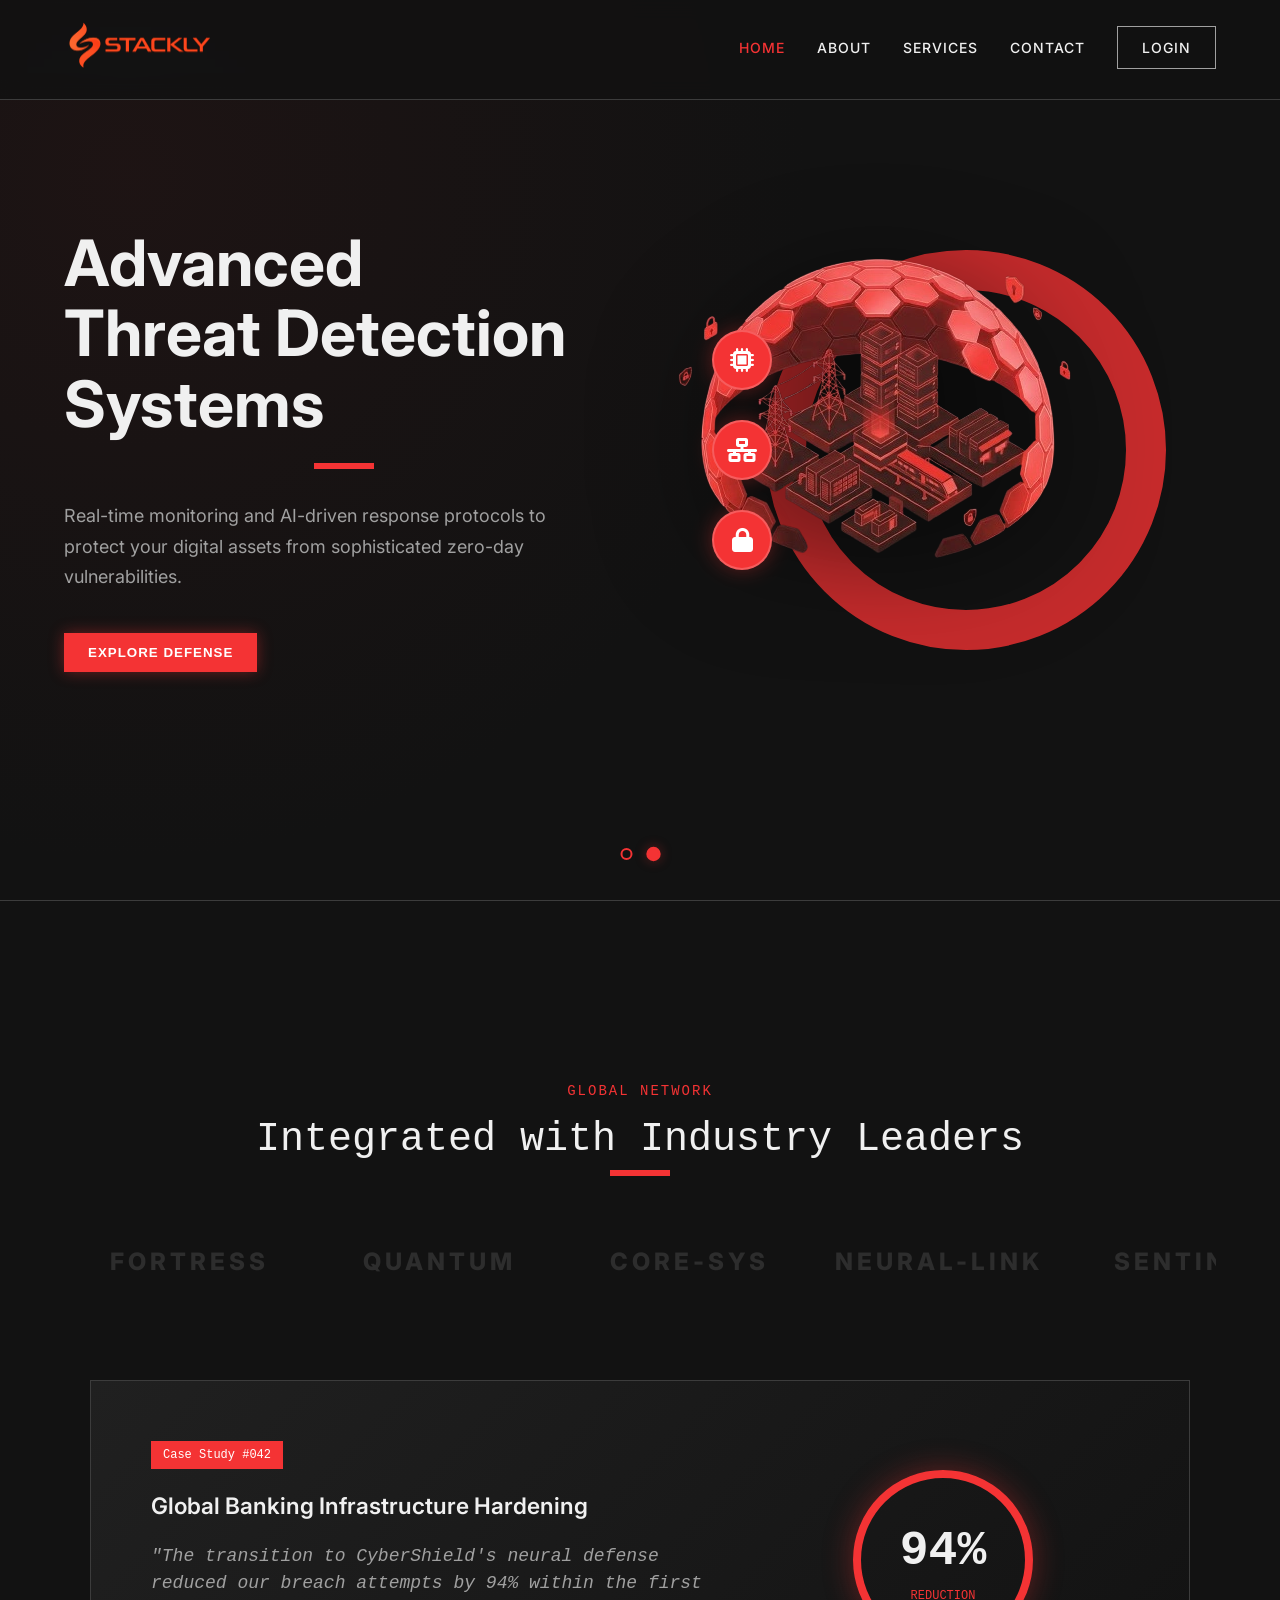
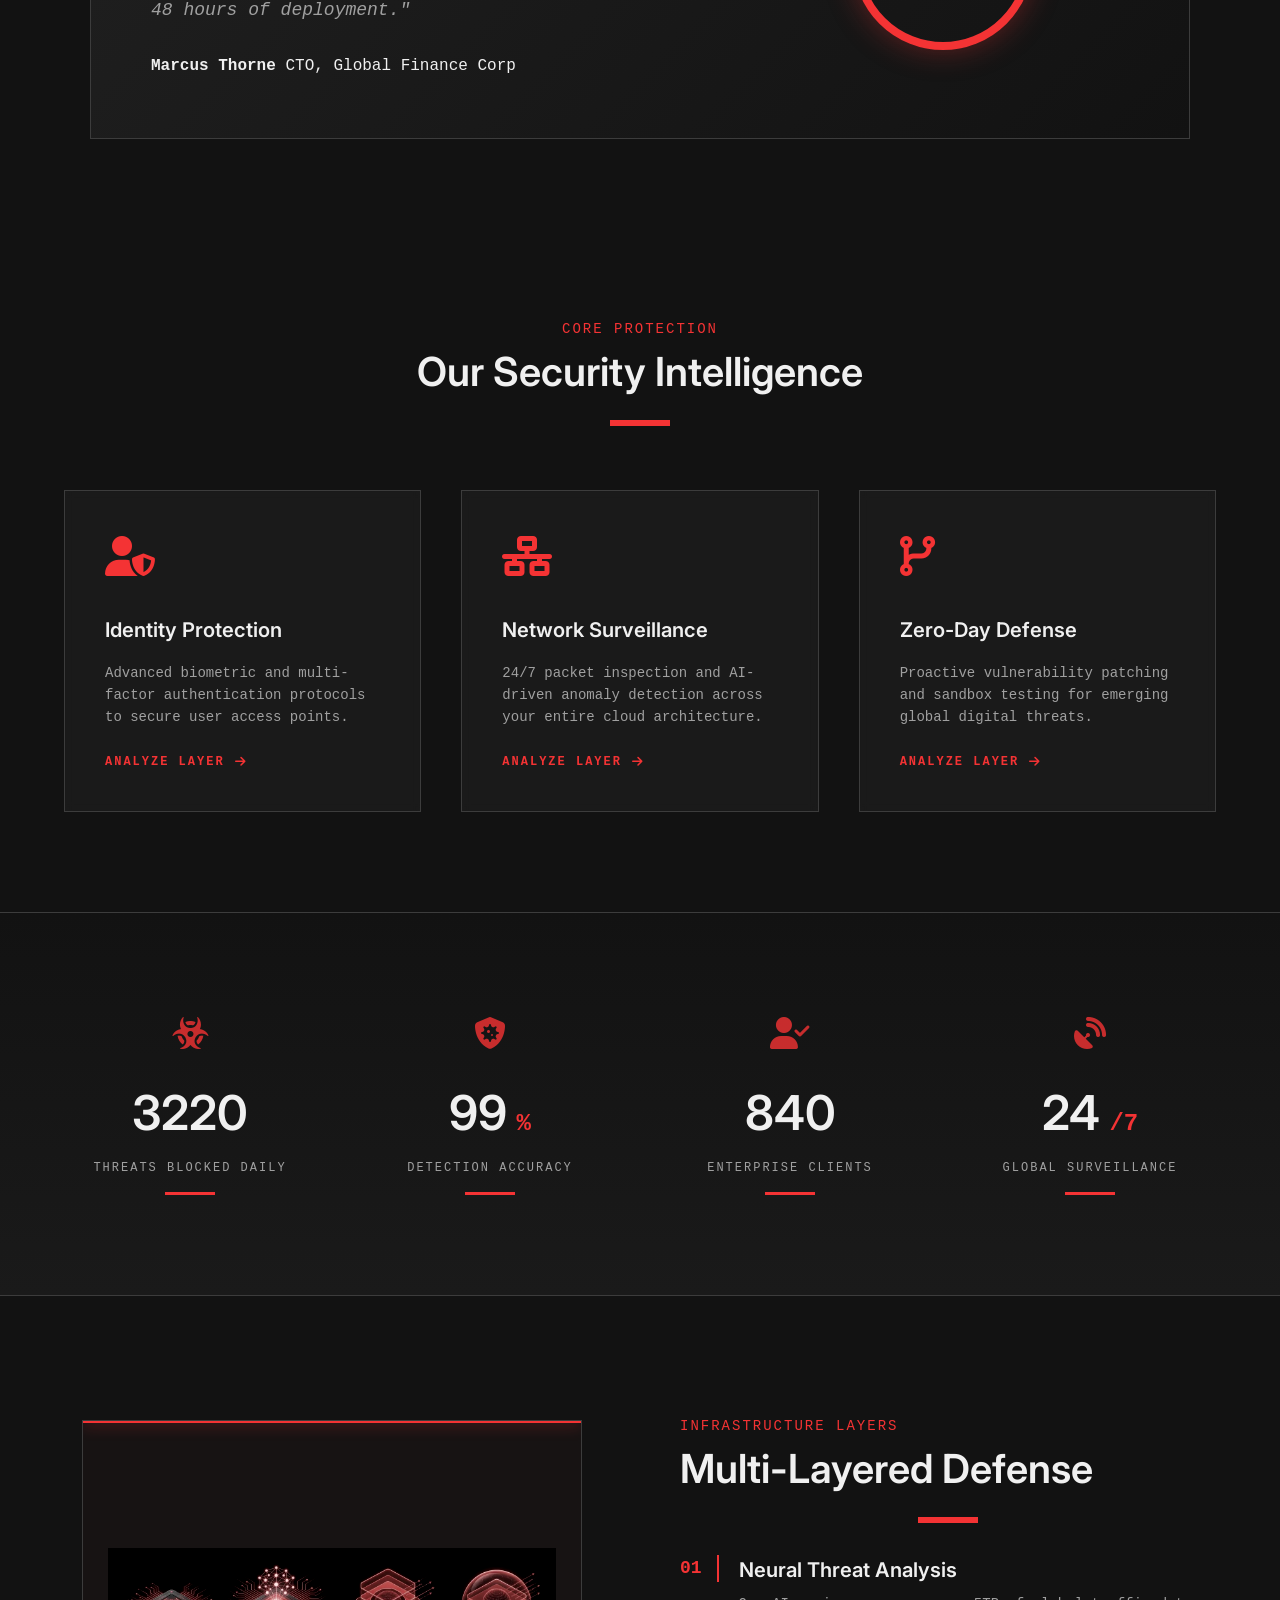
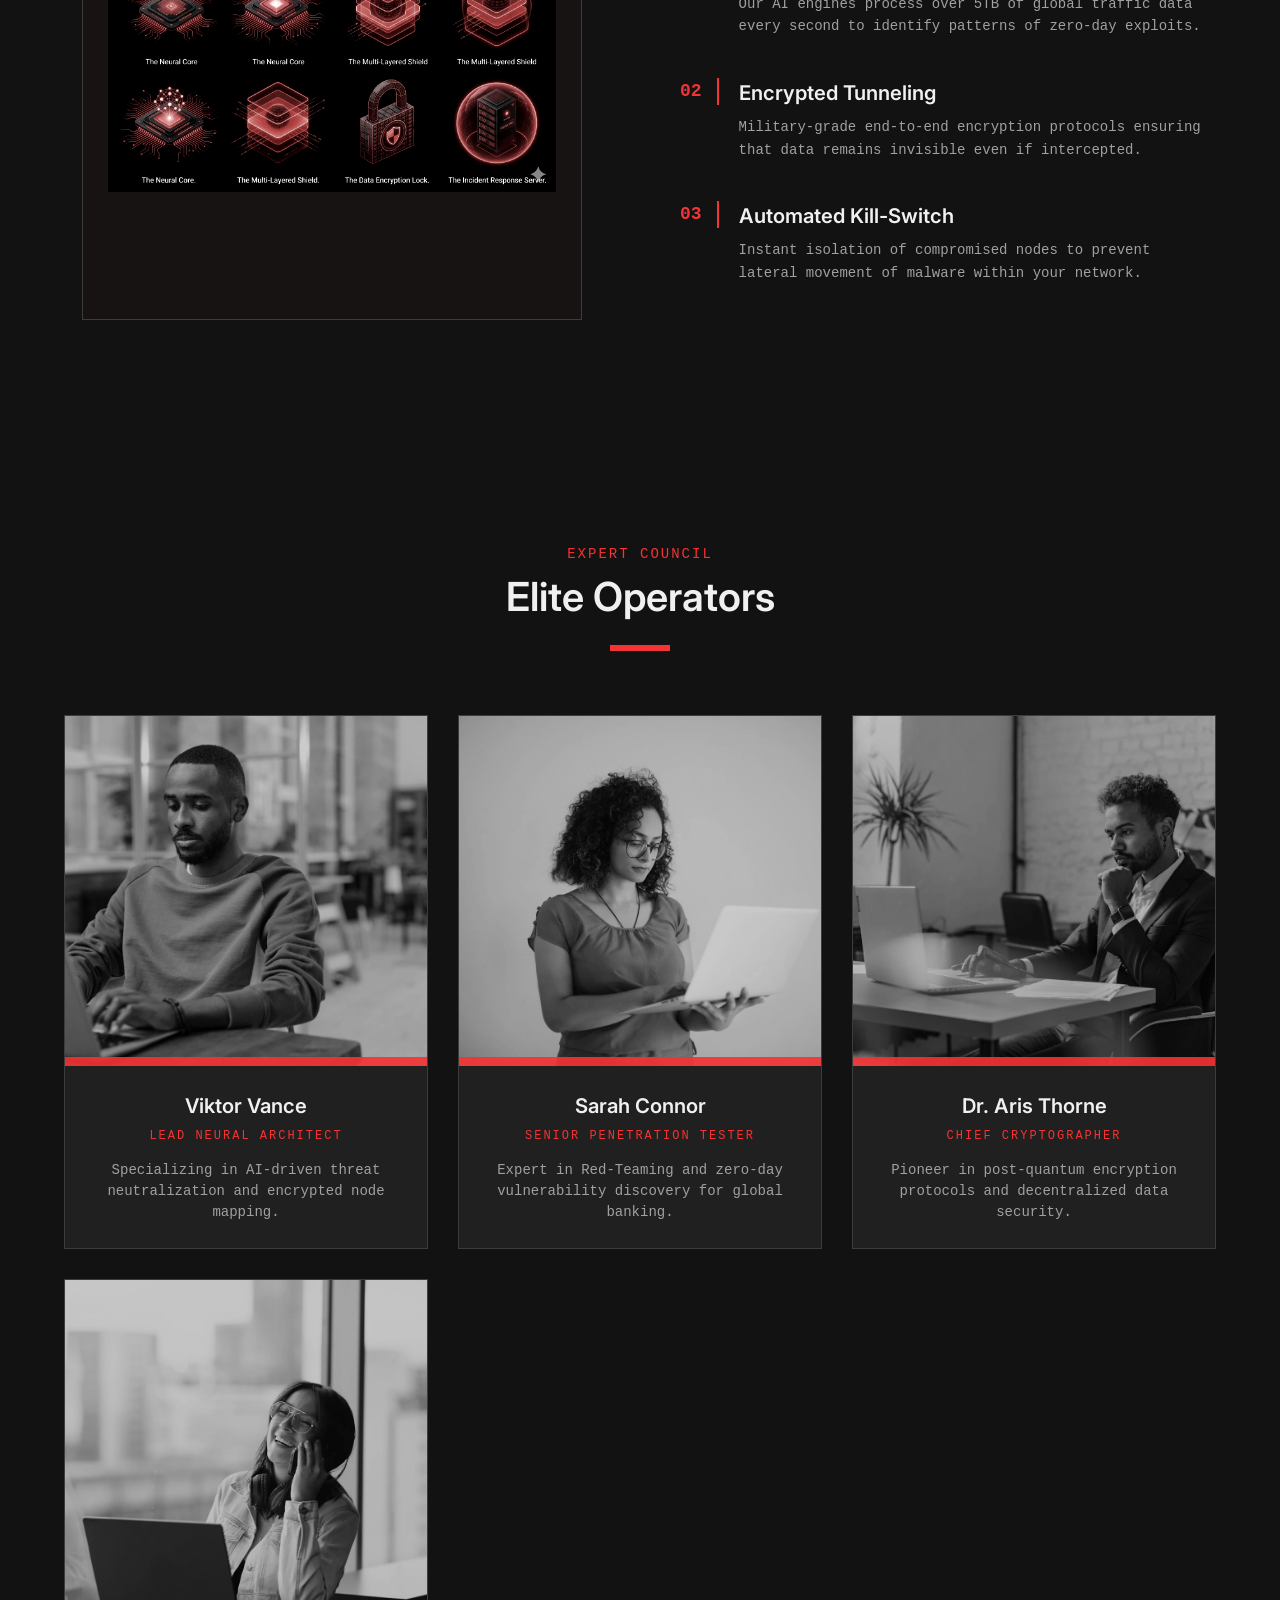
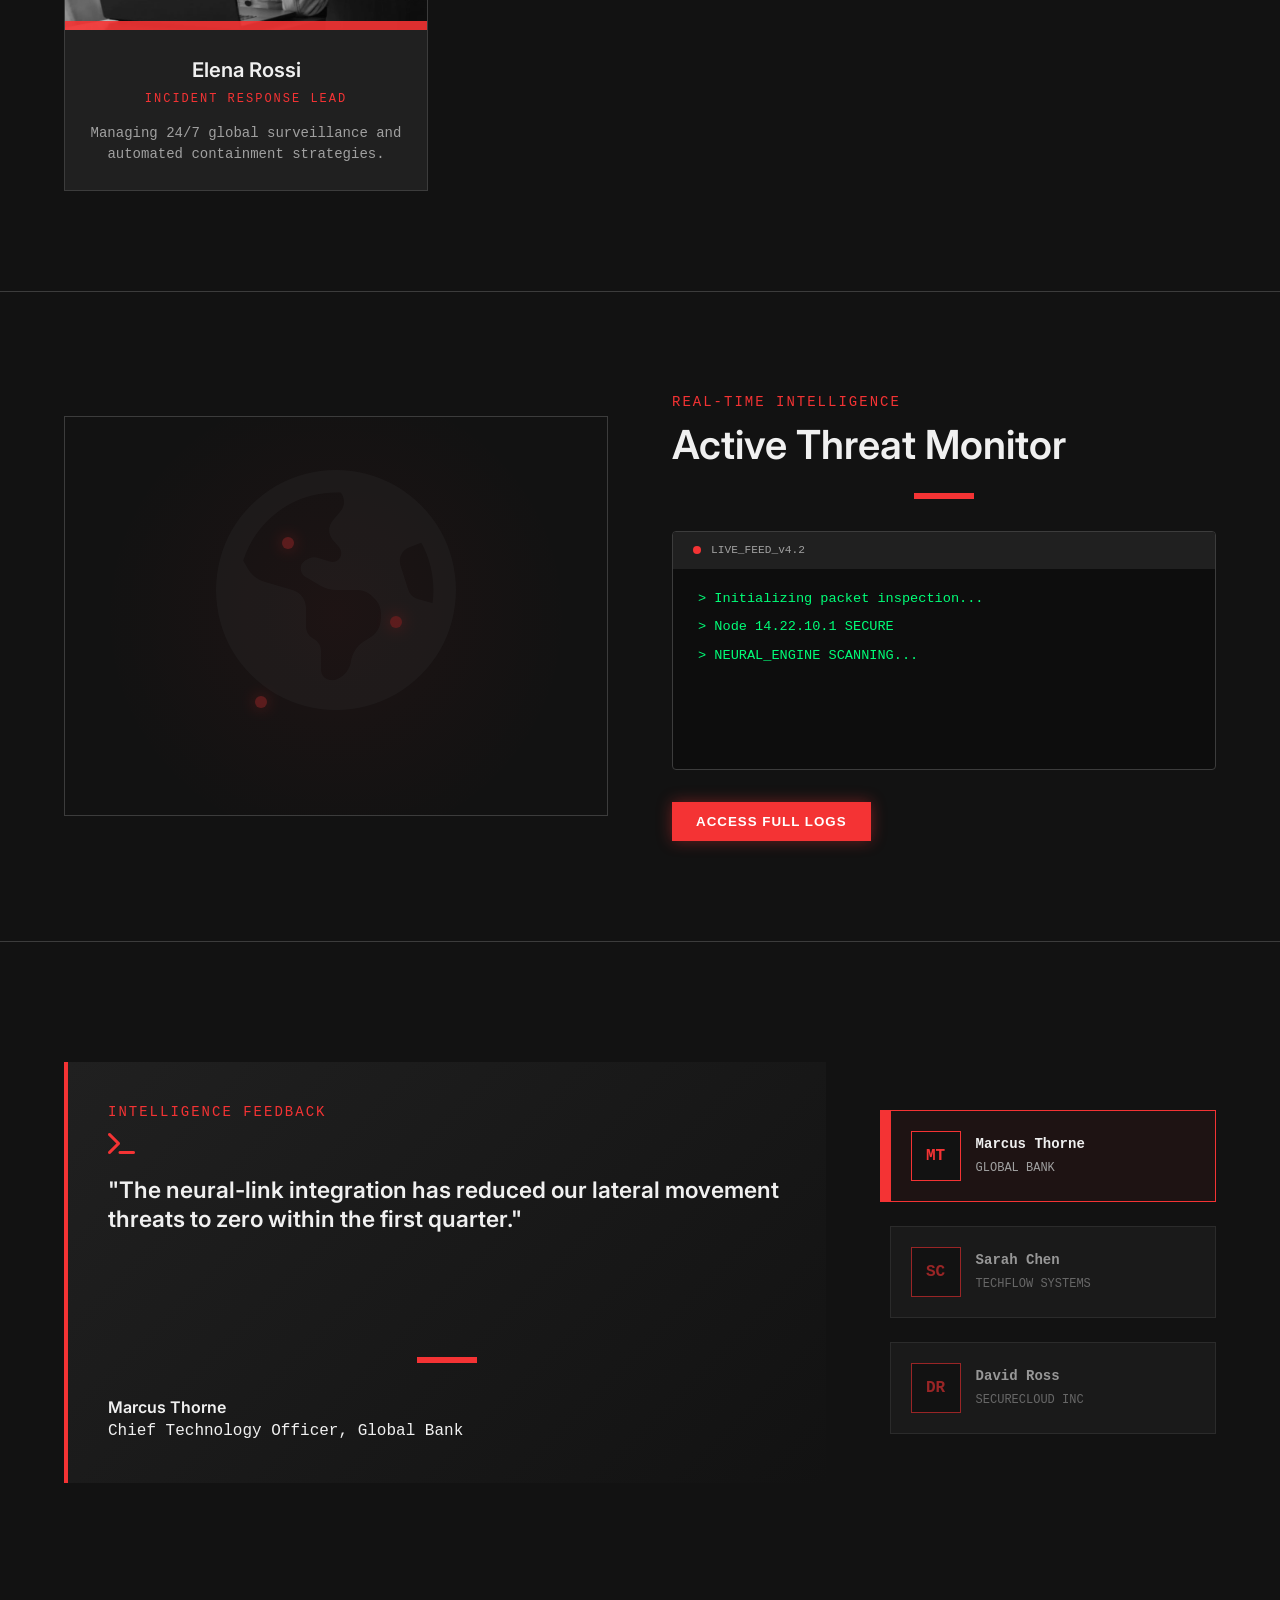
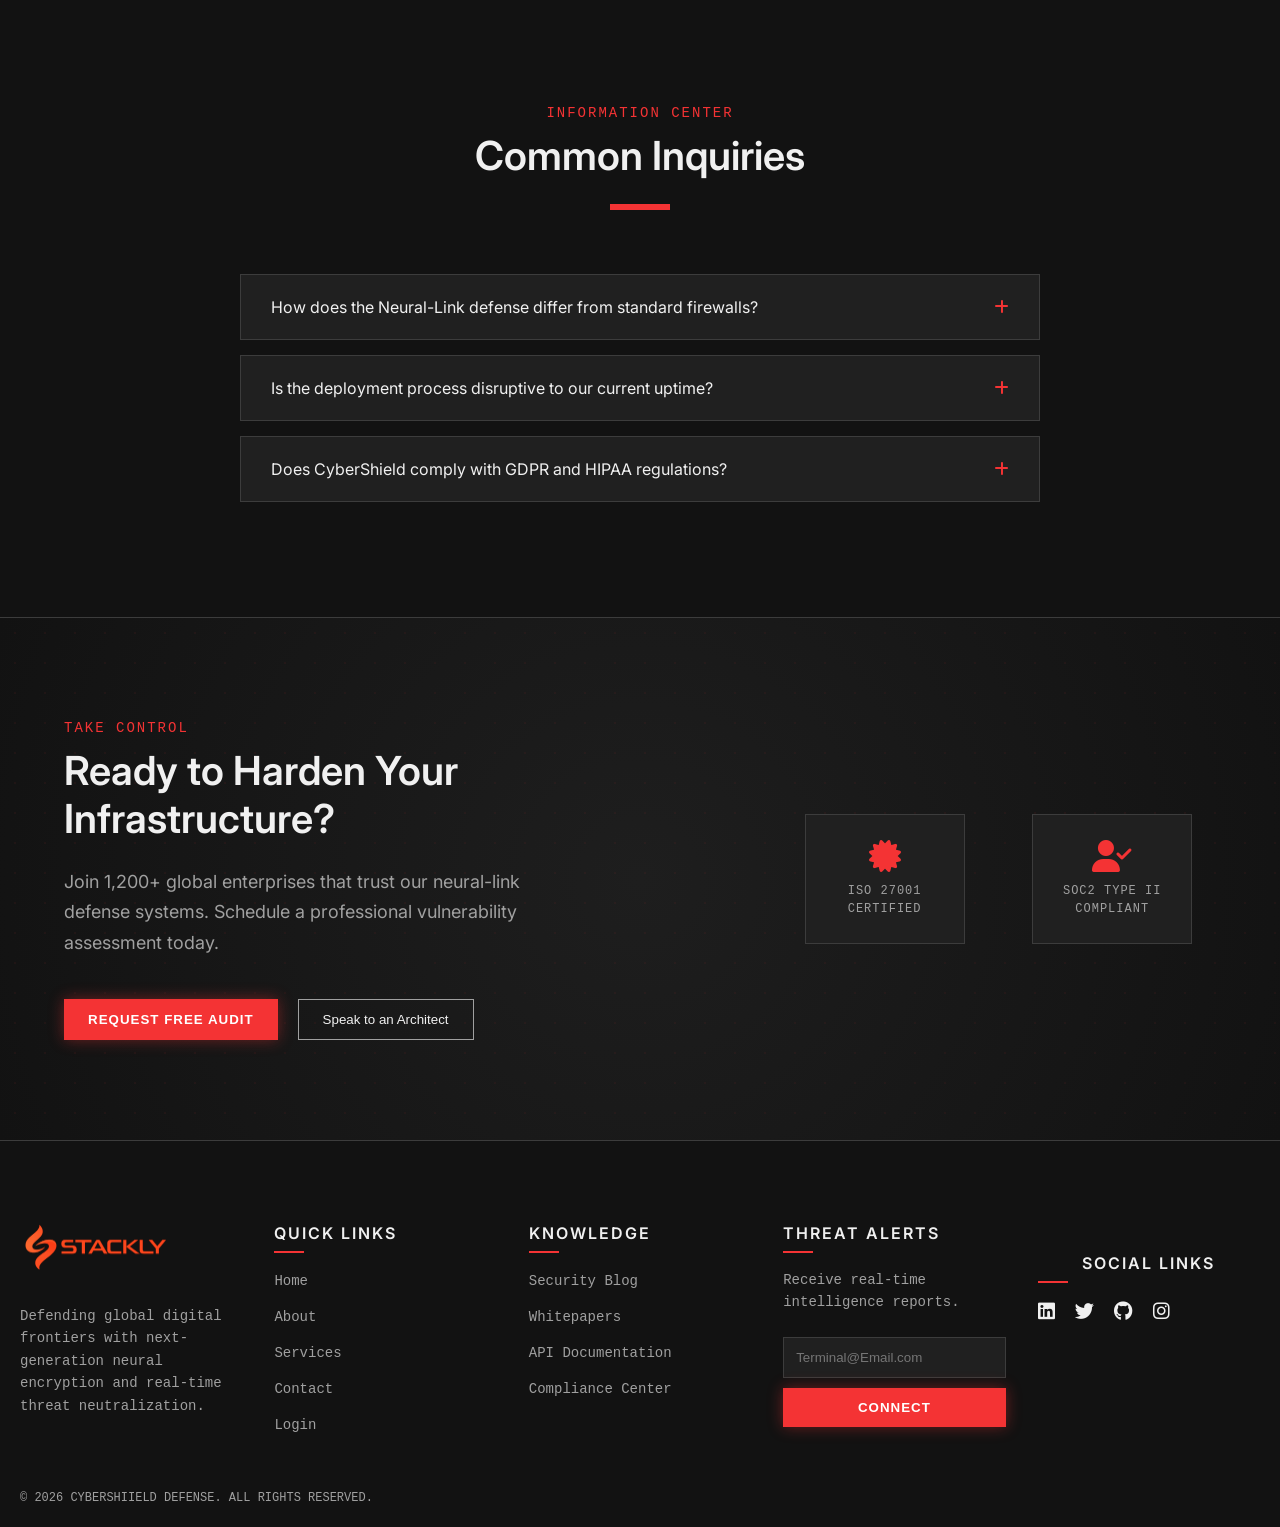
==== commit fa42ccf6: "Add files via upload" ====
--- a/index.html
+++ b/index.html
@@ -203,7 +203,7 @@
                         <h3>Identity Protection</h3>
                         <p>Advanced biometric and multi-factor authentication protocols to secure user access points.
                         </p>
-                        <a href="#" class="learn-more">Analyze Layer <i class="fas fa-arrow-right"></i></a>
+                        <a href="./404..html" class="learn-more">Analyze Layer <i class="fas fa-arrow-right"></i></a>
                     </div>
 
                     <div class="service-card">
@@ -212,7 +212,7 @@
                         <h3>Network Surveillance</h3>
                         <p>24/7 packet inspection and AI-driven anomaly detection across your entire cloud architecture.
                         </p>
-                        <a href="#" class="learn-more">Analyze Layer <i class="fas fa-arrow-right"></i></a>
+                        <a href="./404..html" class="learn-more">Analyze Layer <i class="fas fa-arrow-right"></i></a>
                     </div>
 
                     <div class="service-card">
@@ -220,7 +220,7 @@
                         <div class="icon-box"><i class="fas fa-code-branch"></i></div>
                         <h3>Zero-Day Defense</h3>
                         <p>Proactive vulnerability patching and sandbox testing for emerging global digital threats.</p>
-                        <a href="#" class="learn-more">Analyze Layer <i class="fas fa-arrow-right"></i></a>
+                        <a href="./404..html" class="learn-more">Analyze Layer <i class="fas fa-arrow-right"></i></a>
                     </div>
                 </div>
             </div>
@@ -283,46 +283,53 @@
 
 
 
-        <section class="tech-section">
-            <div class="container tech-grid">
-                <img src="./assets/layer.webp" alt="" width="800px" height="500px">
-
-                <div class="tech-content">
-                    <span class="section-subtitle">Infrastructure Layers</span>
-                    <h2 class="section-title">Multi-Layered <span class="highlight">Defense</span></h2>
-                    <div class="red-divider"></div>
-
-                    <div class="feature-list">
-                        <div class="feature-item">
-                            <div class="feature-num">01</div>
-                            <div class="feature-text">
-                                <h3>Neural Threat Analysis</h3>
-                                <p>Our AI engines process over 5TB of global traffic data every second to identify
-                                    patterns of zero-day exploits.</p>
-                            </div>
-                        </div>
-
-                        <div class="feature-item">
-                            <div class="feature-num">02</div>
-                            <div class="feature-text">
-                                <h3>Encrypted Tunneling</h3>
-                                <p>Military-grade end-to-end encryption protocols ensuring that data remains invisible
-                                    even if intercepted.</p>
-                            </div>
-                        </div>
-
-                        <div class="feature-item">
-                            <div class="feature-num">03</div>
-                            <div class="feature-text">
-                                <h3>Automated Kill-Switch</h3>
-                                <p>Instant isolation of compromised nodes to prevent lateral movement of malware within
-                                    your network.</p>
-                            </div>
-                        </div>
-                    </div>
-                </div>
-            </div>
-        </section>
+       <section class="tech-section">
+    <div class="container tech-grid">
+        
+        <div class="tech-visual">
+            <div class="scanner-box">
+                <img src="./assets/layer.webp" alt="Multi-Layered Defense" class="responsive-img">
+                
+                <div class="scanner-line"></div>
+                <div class="circle c1"></div>
+                <div class="circle c2"></div>
+                <div class="circle c3"></div>
+            </div>
+        </div>
+
+        <div class="tech-content">
+            <span class="section-subtitle">Infrastructure Layers</span>
+            <h2 class="section-title">Multi-Layered <span class="highlight">Defense</span></h2>
+            <div class="red-divider"></div>
+
+            <div class="feature-list">
+                <div class="feature-item">
+                    <div class="feature-num">01</div>
+                    <div class="feature-text">
+                        <h3>Neural Threat Analysis</h3>
+                        <p>Our AI engines process over 5TB of global traffic data every second to identify patterns of zero-day exploits.</p>
+                    </div>
+                </div>
+
+                <div class="feature-item">
+                    <div class="feature-num">02</div>
+                    <div class="feature-text">
+                        <h3>Encrypted Tunneling</h3>
+                        <p>Military-grade end-to-end encryption protocols ensuring that data remains invisible even if intercepted.</p>
+                    </div>
+                </div>
+
+                <div class="feature-item">
+                    <div class="feature-num">03</div>
+                    <div class="feature-text">
+                        <h3>Automated Kill-Switch</h3>
+                        <p>Instant isolation of compromised nodes to prevent lateral movement of malware within your network.</p>
+                    </div>
+                </div>
+            </div>
+        </div>
+    </div>
+</section>
 
 
 
@@ -344,10 +351,10 @@
                     <div class="team-card">
                         <div class="member-image">
                             <div class="scan-line"></div>
-                            <img src="member1.jpg" alt="Security Architect">
+                            <img src="./assets/m1.webp" alt="Security Architect">
                             <div class="member-socials">
-                                <a href="#"><i class="fab fa-linkedin"></i></a>
-                                <a href="#"><i class="fab fa-github"></i></a>
+                                <a href="./404..html"><i class="fab fa-linkedin"></i></a>
+                                <a href="./404..html"><i class="fab fa-github"></i></a>
                             </div>
                         </div>
                         <div class="member-info">
@@ -361,10 +368,10 @@
                     <div class="team-card">
                         <div class="member-image">
                             <div class="scan-line"></div>
-                            <img src="member2.jpg" alt="Penetration Tester">
+                            <img src="./assets/w7.webp" alt="Penetration Tester">
                             <div class="member-socials">
-                                <a href="#"><i class="fab fa-linkedin"></i></a>
-                                <a href="#"><i class="fab fa-twitter"></i></a>
+                                <a href="./404..html"><i class="fab fa-linkedin"></i></a>
+                                <a href="./404..html"><i class="fab fa-twitter"></i></a>
                             </div>
                         </div>
                         <div class="member-info">
@@ -378,10 +385,10 @@
                     <div class="team-card">
                         <div class="member-image">
                             <div class="scan-line"></div>
-                            <img src="member3.jpg" alt="Cryptographer">
+                            <img src="./assets/m7.webp" alt="Cryptographer">
                             <div class="member-socials">
-                                <a href="#"><i class="fab fa-github"></i></a>
-                                <a href="#"><i class="fab fa-discord"></i></a>
+                                <a href="./404..html"><i class="fab fa-github"></i></a>
+                                <a href="./404..html"><i class="fab fa-discord"></i></a>
                             </div>
                         </div>
                         <div class="member-info">
@@ -395,10 +402,10 @@
                     <div class="team-card">
                         <div class="member-image">
                             <div class="scan-line"></div>
-                            <img src="member4.jpg" alt="Incident Responder">
+                            <img src="./assets/w8.webp" alt="Incident Responder">
                             <div class="member-socials">
-                                <a href="#"><i class="fab fa-linkedin"></i></a>
-                                <a href="#"><i class="fab fa-github"></i></a>
+                                <a href="./404..html"><i class="fab fa-linkedin"></i></a>
+                                <a href="./404..html"><i class="fab fa-github"></i></a>
                             </div>
                         </div>
                         <div class="member-info">
@@ -574,8 +581,8 @@
                     </p>
 
                     <div class="cta-btns">
-                        <button class="btn-primary">Request Free Audit</button>
-                        <button class="btn-secondary">Speak to an Architect</button>
+                        <button class="btn-primary" onclick="window.location.href='./404..html'">Request Free Audit</button>
+                        <button class="btn-secondary" onclick="window.location.href='./404..html'">Speak to an Architect</button>
                     </div>
                 </div>
 
--- a/style.css
+++ b/style.css
@@ -17,12 +17,10 @@
     gap: 2rem;
 }
 
-/* --- Left Content Styles --- */
-.hero-display-title {
+ .hero-display-title {
     font-family: var(--font-heading);
     font-size: 4rem;
-    /* Matching the large image scale */
-    font-weight: 700;
+     font-weight: 700;
     line-height: 1.1;
     color: var(--text-main);
     margin-bottom: 1.5rem;
@@ -38,30 +36,26 @@
 
 .hero-lead-text {
     font-family: var(--font-heading);
-    /* Matching image style */
-    font-size: var(--text-lg);
+     font-size: var(--text-lg);
     color: var(--text-dim);
     max-width: 500px;
     margin-bottom: 2.5rem;
     line-height: 1.7;
 }
 
-/* --- Right Visual Styles --- */
-.hero-visual-wrapper {
+ .hero-visual-wrapper {
     position: relative;
     display: flex;
     justify-content: center;
     align-items: center;
 }
 
-/* The Large Orange/Red Ring from the image */
-.deco-circle {
+ .deco-circle {
     position: absolute;
     width: 400px;
     height: 400px;
     border: 40px solid var(--primary-red);
-    /* Adjust to a gradient if desired */
-    border-radius: 50%;
+     border-radius: 50%;
     right: -150px;
     z-index: 1;
     opacity: 0.8;
@@ -79,8 +73,7 @@
     filter: drop-shadow(0 20px 50px rgba(0, 0, 0, 0.5));
 }
 
-/* Floating Red Icons */
-.floating-icons {
+ .floating-icons {
     position: absolute;
     left: 10%;
     display: flex;
@@ -105,8 +98,7 @@
 
 
 
-/* Slider Wrapper */
-.hero-slider {
+ .hero-slider {
     position: relative;
     width: 100%;
     height: 100vh;
@@ -114,8 +106,7 @@
     background-color: var(--bg-black);
 }
 
-/* Base Hero Style (Applied to both) */
-.premium-hero {
+ .premium-hero {
     position: absolute;
     inset: 0;
     display: flex;
@@ -127,15 +118,13 @@
     z-index: 1;
 }
 
-/* Active Slide State */
-.premium-hero.active {
+ .premium-hero.active {
     opacity: 1;
     visibility: visible;
     z-index: 10;
 }
 
-/* Reuse your existing container/grid logic */
-.hero-container {
+ .hero-container {
     max-width: 1400px;
     margin: 0 auto;
     display: grid;
@@ -145,16 +134,14 @@
     width: 100%;
 }
 
-/* Animations for text when slide becomes active */
-.premium-hero.active .hero-display-title {
+ .premium-hero.active .hero-display-title {
     animation: slideInLeft 0.8s ease forwards;
 }
 
 .premium-hero.active .hero-lead-text {
     animation: slideInLeft 0.8s ease forwards 0.2s;
     opacity: 0;
-    /* Starts hidden for animation */
-}
+ }
 
 @keyframes slideInLeft {
     from {
@@ -168,8 +155,7 @@
     }
 }
 
-/* Pagination UI */
-.slider-controls {
+ .slider-controls {
     position: absolute;
     bottom: 40px;
     left: 50%;
@@ -194,34 +180,29 @@
     transform: scale(1.2);
 }
 
-/* (Keep your deco-circle, floating-icons, and text styles from the previous message) */
-
-/* ================= MOBILE VIEW FIX ================= */
-@media (max-width: 768px) {
-
-    /* 🔥 FIX MAIN SLIDER (MOST IMPORTANT) */
-    .hero-slider {
+ 
+ @media (max-width: 768px) {
+
+     .hero-slider {
         height: auto;
         min-height: 100vh;
         overflow: visible;
     }
 
-    /* 🔥 FIX EACH SLIDE */
-    .premium-hero {
-        position: absolute;          /* remove absolute issue */
+     .premium-hero {
+        position: absolute;           
         inset: auto;
         min-height: 100vh;
         height: auto;
         display:none;
-        padding: 120px 5% 80px;      /* top spacing for header */
+        padding: 120px 5% 80px;      
     }
 
     .premium-hero.active {
-        display: block;  /* show only active */
-    }
-
-    /* 🔥 CONTAINER STACK */
-    .hero-container {
+        display: block;   
+    }
+
+     .hero-container {
         display: flex;
         flex-direction: column;
         align-items: center;
@@ -230,8 +211,7 @@
         padding: 0 10px;
     }
 
-    /* 🔥 IMAGE FIRST */
-    .hero-visual-wrapper {
+     .hero-visual-wrapper {
         order: -1;
         width: 100%;
         display: flex;
@@ -239,8 +219,7 @@
         margin-bottom: 1rem;
     }
 
-    /* 🔥 FIX IMAGE */
-    .main-illustration {
+     .main-illustration {
         transform: none;
         display: flex;
         justify-content: center;
@@ -251,8 +230,7 @@
         height: auto;
     }
 
-    /* 🔥 FIX BIG RED CIRCLE */
-    .deco-circle {
+     .deco-circle {
         width: 240px;
         height: 240px;
         border-width: 12px;
@@ -266,8 +244,7 @@
         opacity: 0.2;
     }
 
-    /* 🔥 TEXT SECTION FIX */
-    .hero-text-content {
+     .hero-text-content {
         width: 100%;
     }
 
@@ -287,18 +264,15 @@
         padding: 0 10px;
     }
 
-    /* 🔥 BUTTON CENTER */
-    .btn-primary {
+     .btn-primary {
         margin: 0 auto;
     }
 
-    /* 🔥 REMOVE ICON CLUTTER */
-    .floating-icons {
+     .floating-icons {
         display: none;
     }
 
-    /* 🔥 DOTS POSITION */
-    .slider-controls {
+     .slider-controls {
         position: relative;
         bottom: 0;
         margin-top: 20px;
@@ -328,8 +302,7 @@
 font-size: 2.5rem;
 }
 
-/* --- Infinite Logo Ticker --- */
-.logo-ticker {
+ .logo-ticker {
     overflow: hidden;
     padding: 20px 0;
     position: relative;
@@ -370,8 +343,7 @@
     text-shadow: 0 0 10px var(--primary-glow);
 }
 
-/* --- Featured Case Study --- */
-.case-study-card {
+ .case-study-card {
     background: linear-gradient(135deg, var(--surface-dark) 0%, var(--bg-black) 100%);
     border: 1px solid var(--border-color);
     display: grid;
@@ -431,8 +403,7 @@
     color: var(--primary-red);
 }
 
-/* 768px Media Query */
-@media (max-width: 768px) {
+ @media (max-width: 768px) {
     .case-study-card {
         grid-template-columns: 1fr;
         padding: 30px;
@@ -478,8 +449,7 @@
     margin: 0 auto;
 }
 
-/* --- The Glass Card --- */
-.service-card {
+ .service-card {
     position: relative;
     background: rgba(32, 32, 32, 0.6);
     border: 1px solid var(--border-color);
@@ -489,8 +459,7 @@
     backdrop-filter: blur(5px);
 }
 
-/* Hover State: Red Glow */
-.service-card:hover {
+ .service-card:hover {
     border-color: var(--primary-red);
     transform: translateY(-10px);
     box-shadow: 0 15px 30px rgba(244, 51, 52, 0.15);
@@ -522,8 +491,7 @@
     font-size: var(--text-sm);
 }
 
-/* Premium "Learn More" Link */
-.learn-more {
+ .learn-more {
     font-size: var(--text-xs);
     text-transform: uppercase;
     letter-spacing: 2px;
@@ -542,8 +510,7 @@
     transform: translateX(5px);
 }
 
-/* --- 768px Responsive --- */
-@media (max-width: 768px) {
+ @media (max-width: 768px) {
     .services-grid {
         grid-template-columns: 1fr;
     }
@@ -609,16 +576,14 @@
 
 .stat-box p {
     font-family: var(--font-main);
-    /* Monospace for technical feel */
-    text-transform: uppercase;
+     text-transform: uppercase;
     font-size: var(--text-xs);
     letter-spacing: 2px;
     color: var(--text-dim);
     margin-top: 10px;
 }
 
-/* Glowing Progress Bar Decor */
-.stat-bar {
+ .stat-bar {
     width: 50px;
     height: 3px;
     background: var(--surface-light);
@@ -645,12 +610,10 @@
     }
 }
 
-/* 768px Media Query */
-@media (max-width: 768px) {
+ @media (max-width: 768px) {
     .stats-container {
         grid-template-columns: 1fr 1fr;
-        /* 2x2 grid on mobile */
-        gap: 2rem;
+         gap: 2rem;
     }
 
     .stat-box h2 {
@@ -667,8 +630,7 @@
 
 
 
-
-
+/* --- Base Section Styles --- */
 .tech-section {
     padding: 120px 5%;
     background-color: var(--bg-black);
@@ -684,7 +646,7 @@
     margin: 0 auto;
 }
 
-/* --- Left Side: Scanner Visual --- */
+/* --- Visual & Scanner Styles --- */
 .tech-visual {
     position: relative;
     display: flex;
@@ -693,14 +655,23 @@
 }
 
 .scanner-box {
-    width: 400px;
-    height: 400px;
+    width: 100%;
+    max-width: 500px; /* Limits size on large desktops */
+    aspect-ratio: 1 / 1;
     border: 1px solid var(--border-color);
     position: relative;
     background: rgba(244, 51, 52, 0.02);
     display: flex;
     justify-content: center;
     align-items: center;
+    overflow: hidden; /* Keeps circles inside */
+}
+
+.responsive-img {
+    width: 90%;
+    height: auto;
+    z-index: 1;
+    filter: grayscale(0.5) contrast(1.2);
 }
 
 .scanner-line {
@@ -714,63 +685,7 @@
     z-index: 2;
 }
 
-@keyframes scanMove {
-    0% {
-        top: 0;
-    }
-
-    50% {
-        top: 100%;
-    }
-
-    100% {
-        top: 0;
-    }
-}
-
-.circle {
-    position: absolute;
-    border: 1px solid var(--primary-red);
-    border-radius: 50%;
-    opacity: 0.3;
-    animation: pulseCircle 3s infinite;
-}
-
-.c1 {
-    width: 300px;
-    height: 300px;
-    animation-delay: 0s;
-}
-
-.c2 {
-    width: 200px;
-    height: 200px;
-    animation-delay: 0.5s;
-}
-
-.c3 {
-    width: 100px;
-    height: 100px;
-    animation-delay: 1s;
-}
-
-@keyframes pulseCircle {
-    0% {
-        transform: scale(0.8);
-        opacity: 0.1;
-    }
-
-    50% {
-        opacity: 0.4;
-    }
-
-    100% {
-        transform: scale(1.2);
-        opacity: 0;
-    }
-}
-
-/* --- Right Side: Feature Items --- */
+/* --- Feature List Styles --- */
 .feature-item {
     display: flex;
     gap: 20px;
@@ -800,61 +715,48 @@
     line-height: 1.6;
 }
 
-/* --- 768px Media Query --- */
+/* --- Animations --- */
+@keyframes scanMove {
+    0%, 100% { top: 0%; }
+    50% { top: 100%; }
+}
+
+@keyframes pulseCircle {
+    0% { transform: scale(0.8); opacity: 0.1; }
+    50% { opacity: 0.4; }
+    100% { transform: scale(1.2); opacity: 0; }
+}
+
+/* --- PERFECT MOBILE VIEW (768px) --- */
 @media (max-width: 768px) {
-
-    /* 1. Adjust Section Padding for smaller screens */
     .tech-section {
-        padding: 60px 5%;
-    }
-
-    /* 2. Force the Grid to a single column */
+        padding: 60px 20px;
+    }
+
     .tech-grid {
-        grid-template-columns: 1fr;
+        grid-template-columns: 1fr; /* Stack vertically */
         gap: 3rem;
         text-align: center;
     }
 
-    /* 3. Reorder: Image/Visual on top, Text below */
     .tech-visual {
-        order: -1;
-    }
-
-    /* 4. Scale down the Scanner Box and Circles so they fit */
+        order: -1; /* Image stays on top */
+    }
+
     .scanner-box {
-        width: 280px;
-        height: 280px;
+        max-width: 320px; /* Perfectly sized for phone widths */
         margin: 0 auto;
     }
 
-    .c1 {
-        width: 220px;
-        height: 220px;
-    }
-
-    .c2 {
-        width: 150px;
-        height: 150px;
-    }
-
-    .c3 {
-        width: 80px;
-        height: 80px;
-    }
-
-    /* 5. Adjust the Image within the scanner */
-    .tech-grid img {
-        width: 100%;
-        height: auto;
-        max-width: 300px;
-        /* Prevents the 800px width from breaking the layout */
-    }
-
-    /* 6. Center the Features */
+    .red-divider {
+        margin: 15px auto 30px; /* Center the divider */
+    }
+
     .feature-item {
-        flex-direction: column;
+        flex-direction: column; /* Number on top of text */
         align-items: center;
-        margin-bottom: 30px;
+        gap: 10px;
+        margin-bottom: 35px;
     }
 
     .feature-num {
@@ -862,26 +764,19 @@
         border-bottom: 2px solid var(--primary-red);
         padding-right: 0;
         padding-bottom: 5px;
-        margin-bottom: 10px;
-        display: inline-block;
+        width: fit-content;
+        margin-bottom: 5px;
     }
 
     .feature-text h3 {
-        font-size: var(--text-lg);
-    }
-
-    /* 7. Center the Titles and Dividers */
-    .section-title {
-        font-size: var(--text-2xl);
-    }
-
-    .red-divider {
-        margin: 0 auto 2rem auto;
-    }
-}
-
-
-
+        font-size: 1.2rem;
+    }
+
+    .feature-text p {
+        max-width: 100%;
+        font-size: 13px;
+    }
+}
 
 
 
@@ -912,8 +807,7 @@
     box-shadow: 0 10px 30px rgba(244, 51, 52, 0.1);
 }
 
-/* --- Image & Scan Effect --- */
-.member-image {
+ .member-image {
     position: relative;
     width: 100%;
     height: 350px;
@@ -936,8 +830,7 @@
     transform: scale(1.05);
 }
 
-/* Red Scan Line Animation */
-.scan-line {
+ .scan-line {
     position: absolute;
     top: -100%;
     left: 0;
@@ -963,8 +856,7 @@
     }
 }
 
-/* Socials Reveal */
-.member-socials {
+ .member-socials {
     position: absolute;
     bottom: -50px;
     left: 0;
@@ -993,8 +885,7 @@
     text-shadow: 0 0 10px white;
 }
 
-/* --- Info Area --- */
-.member-info {
+ .member-info {
     padding: 25px;
     text-align: center;
 }
@@ -1022,8 +913,7 @@
     line-height: 1.5;
 }
 
-/* 768px Media Query */
-@media (max-width: 768px) {
+ @media (max-width: 768px) {
     .member-image {
         height: 400px;
     }
@@ -1049,8 +939,7 @@
     align-items: center;
 }
 
-/* --- Left: Radar Visual --- */
-.monitor-visual {
+ .monitor-visual {
     position: relative;
     height: 400px;
     background: radial-gradient(circle, rgba(244, 51, 52, 0.05) 0%, transparent 70%);
@@ -1105,13 +994,11 @@
     }
 }
 
-/* --- Right: Terminal Console --- */
-.console-box {
+ .console-box {
     background: #0d0d0d;
     border: 1px solid var(--border-color);
     font-family: var(--font-main);
-    /* Monospace */
-    border-radius: 4px;
+     border-radius: 4px;
     overflow: hidden;
 }
 
@@ -1144,8 +1031,7 @@
     height: 200px;
     overflow-y: hidden;
     color: var(--status-secure);
-    /* Terminal Green or White */
-    font-size: 0.85rem;
+     font-size: 0.85rem;
 }
 
 .log-line {
@@ -1161,8 +1047,7 @@
     }
 }
 
-/* 768px Media Query */
-@media (max-width: 992px) {
+ @media (max-width: 992px) {
     .monitor-grid {
         grid-template-columns: 1fr;
     }
@@ -1192,8 +1077,7 @@
     align-items: center;
 }
 
-/* --- Left: Main Display --- */
-.dossier-main {
+ .dossier-main {
     padding: 40px;
     background: linear-gradient(135deg, var(--surface-dark) 0%, transparent 100%);
     border-left: 4px solid var(--primary-red);
@@ -1216,8 +1100,7 @@
     transition: opacity 0.3s ease;
 }
 
-/* Glitch Class for JS Trigger */
-.glitch-active {
+ .glitch-active {
     animation: textGlitch 0.4s linear;
 }
 
@@ -1244,8 +1127,7 @@
     }
 }
 
-/* --- Right: Selectors --- */
-.dossier-selector {
+ .dossier-selector {
     display: flex;
     flex-direction: column;
     gap: 1.5rem;
@@ -1296,8 +1178,7 @@
     text-transform: uppercase;
 }
 
-/* 768px Media Query */
-@media (max-width: 768px) {
+ @media (max-width: 768px) {
     .dossier-grid {
         grid-template-columns: 1fr;
     }
@@ -1360,25 +1241,21 @@
     line-height: 1.6;
 }
 
-/* Active State */
-.faq-item.active {
+ .faq-item.active {
     border-color: var(--primary-red);
     box-shadow: 0 0 15px var(--primary-glow);
 }
 
 .faq-item.active .faq-answer {
     max-height: 500px;
-    /* High enough value to fit content */
-    transition: max-height 0.4s cubic-bezier(1, 0, 1, 0);
+     transition: max-height 0.4s cubic-bezier(1, 0, 1, 0);
 }
 
 .faq-item.active .faq-question i {
     transform: rotate(45deg);
-    /* Plus becomes a Close 'X' */
-}
-
-/* 768px Media Query */
-@media (max-width: 768px) {
+ }
+
+ @media (max-width: 768px) {
     .faq-question {
         padding: 15px 20px;
         font-size: var(--text-sm);
@@ -1427,8 +1304,7 @@
     margin-top: 2rem;
 }
 
-/* Trust Badges Styling */
-.cta-badge-wrapper {
+ .cta-badge-wrapper {
     display: flex;
     justify-content: space-around;
     gap: 20px;
@@ -1464,8 +1340,7 @@
     transform: translateY(-5px);
 }
 
-/* 768px Media Query */
-@media (max-width: 768px) {
+ @media (max-width: 768px) {
     .cta-grid {
         grid-template-columns: 1fr;
         text-align: center;
--- a/root.css
+++ b/root.css
@@ -6,7 +6,6 @@
     --primary-glow: rgba(244, 51, 52, 0.35);
     --primary-muted: rgb(150, 30, 30);
 
-    /* Background & Surfaces */
     --bg-black: rgb(18, 18, 18);
     --surface-dark: rgb(32, 32, 32);
     --surface-light: rgb(45, 45, 45);
@@ -150,7 +149,7 @@
 
 /* header */
 
- .main-header {
+.main-header {
     position: fixed;
     top: 0;
     left: 0;
@@ -181,7 +180,7 @@
     text-shadow: 0 0 10px var(--primary-glow);
 }
 
- .nav-links {
+.nav-links {
     display: flex;
     align-items: center;
     gap: 2rem;
@@ -200,7 +199,7 @@
     color: var(--primary-red);
 }
 
- .hamburger {
+.hamburger {
     display: none;
     cursor: pointer;
     flex-direction: column;
@@ -214,7 +213,7 @@
     transition: var(--transition);
 }
 
- .mobile-menu {
+.mobile-menu {
     position: fixed;
     top: 80px;
     right: -100%;
@@ -246,7 +245,7 @@
     color: var(--text-main);
 }
 
- #hamburger.active .bar:nth-child(2) {
+#hamburger.active .bar:nth-child(2) {
     opacity: 0;
 }
 
@@ -260,7 +259,7 @@
     background: var(--primary-red);
 }
 
- @media (max-width: 992px) {
+@media (max-width: 992px) {
     .nav-links {
         display: none;
     }
@@ -278,23 +277,28 @@
 
 
 
-/* footer */
+/* ================= FOOTER FIXED ================= */
 
 .main-footer {
     background-color: var(--bg-black);
-    padding: 80px 5% 20px;
+    padding: 80px 20px 20px;   /* changed from 5% → fixed */
     border-top: 1px solid var(--border-color);
-    display: grid;
+    width: 100%;
+    overflow: hidden;          /* prevent overflow */
 }
 
 .footer-container {
-    max-width: 1400px;
+    width: 100%;
+    max-width: 1500px;         /* reduced for better fit */
     margin: 0 auto;
     display: grid;
     grid-template-columns: repeat(auto-fit, minmax(220px, 1fr));
-    gap: 3rem;
-    padding-bottom: 50px;
-}
+    gap: 2rem;                 /* reduced gap */
+    padding-bottom: 40px;
+    box-sizing: border-box;
+}
+
+/* ================= TEXT ================= */
 
 .footer-title {
     color: var(--text-main);
@@ -322,6 +326,8 @@
     margin: 1.5rem 0;
 }
 
+/* ================= LINKS ================= */
+
 .footer-links li {
     margin-bottom: 12px;
 }
@@ -337,31 +343,7 @@
     padding-left: 5px;
 }
 
-.system-status {
-    display: flex;
-    align-items: center;
-    gap: 10px;
-    background: var(--surface-dark);
-    padding: 8px 15px;
-    border: 1px solid var(--border-color);
-    width: fit-content;
-}
-
-.status-dot {
-    width: 8px;
-    height: 8px;
-    background: var(--status-secure);
-    border-radius: 50%;
-    box-shadow: 0 0 10px var(--status-secure);
-    animation: pulse 2s infinite;
-}
-
-.status-text {
-    font-family: var(--font-main);
-    font-size: var(--text-xs);
-    color: var(--status-secure);
-    text-transform: uppercase;
-}
+/* ================= FORM ================= */
 
 .footer-form {
     display: flex;
@@ -374,7 +356,6 @@
     border: 1px solid var(--border-color);
     padding: 12px;
     color: var(--text-main);
-    font-family: var(--font-main);
 }
 
 .footer-input:focus {
@@ -382,32 +363,46 @@
     border-color: var(--primary-red);
 }
 
-.footer-bottom {
-    padding-top: 30px;
-}
-
-.bottom-flex {
-    text-align: center;
-    font-size: var(--text-xs);
-    color: var(--text-dim);
-    font-family: var(--font-main);
-}
+/* ================= SOCIAL ================= */
 
 .footer-socials {
     display: flex;
     gap: 20px;
     font-size: 1.2rem;
+    flex-wrap: wrap;
 }
 
 .footer-socials a:hover {
     color: var(--primary-red);
 }
 
-@media (max-width: 768px) {
+/* ================= BOTTOM ================= */
+
+.footer-bottom {
+    padding-top: 30px;
+    text-align: center;
+}
+
+.bottom-flex {
+    font-size: var(--text-xs);
+    color: var(--text-dim);
+}
+
+/* ================= RESPONSIVE ================= */
+
+/* Tablet (iPad, Nest Hub, etc.) */
+@media (max-width: 1024px) {
+    .footer-container {
+        grid-template-columns: repeat(2, 1fr);
+        gap: 1.5rem;
+    }
+}
+
+/* Mobile */
+@media (max-width: 600px) {
     .footer-container {
         grid-template-columns: 1fr;
         text-align: center;
-        max-width: none;
     }
 
     .footer-title::after {
@@ -415,17 +410,7 @@
         transform: translateX(-50%);
     }
 
-    .system-status {
-        margin: 0 auto;
-    }
-
-    .bottom-flex {
-        flex-direction: column;
-        gap: 20px;
-        text-align: center;
-    }
-
-    .footer-socials a{
-        margin: 0 auto;
+    .footer-socials {
+        justify-content: center;
     }
 }
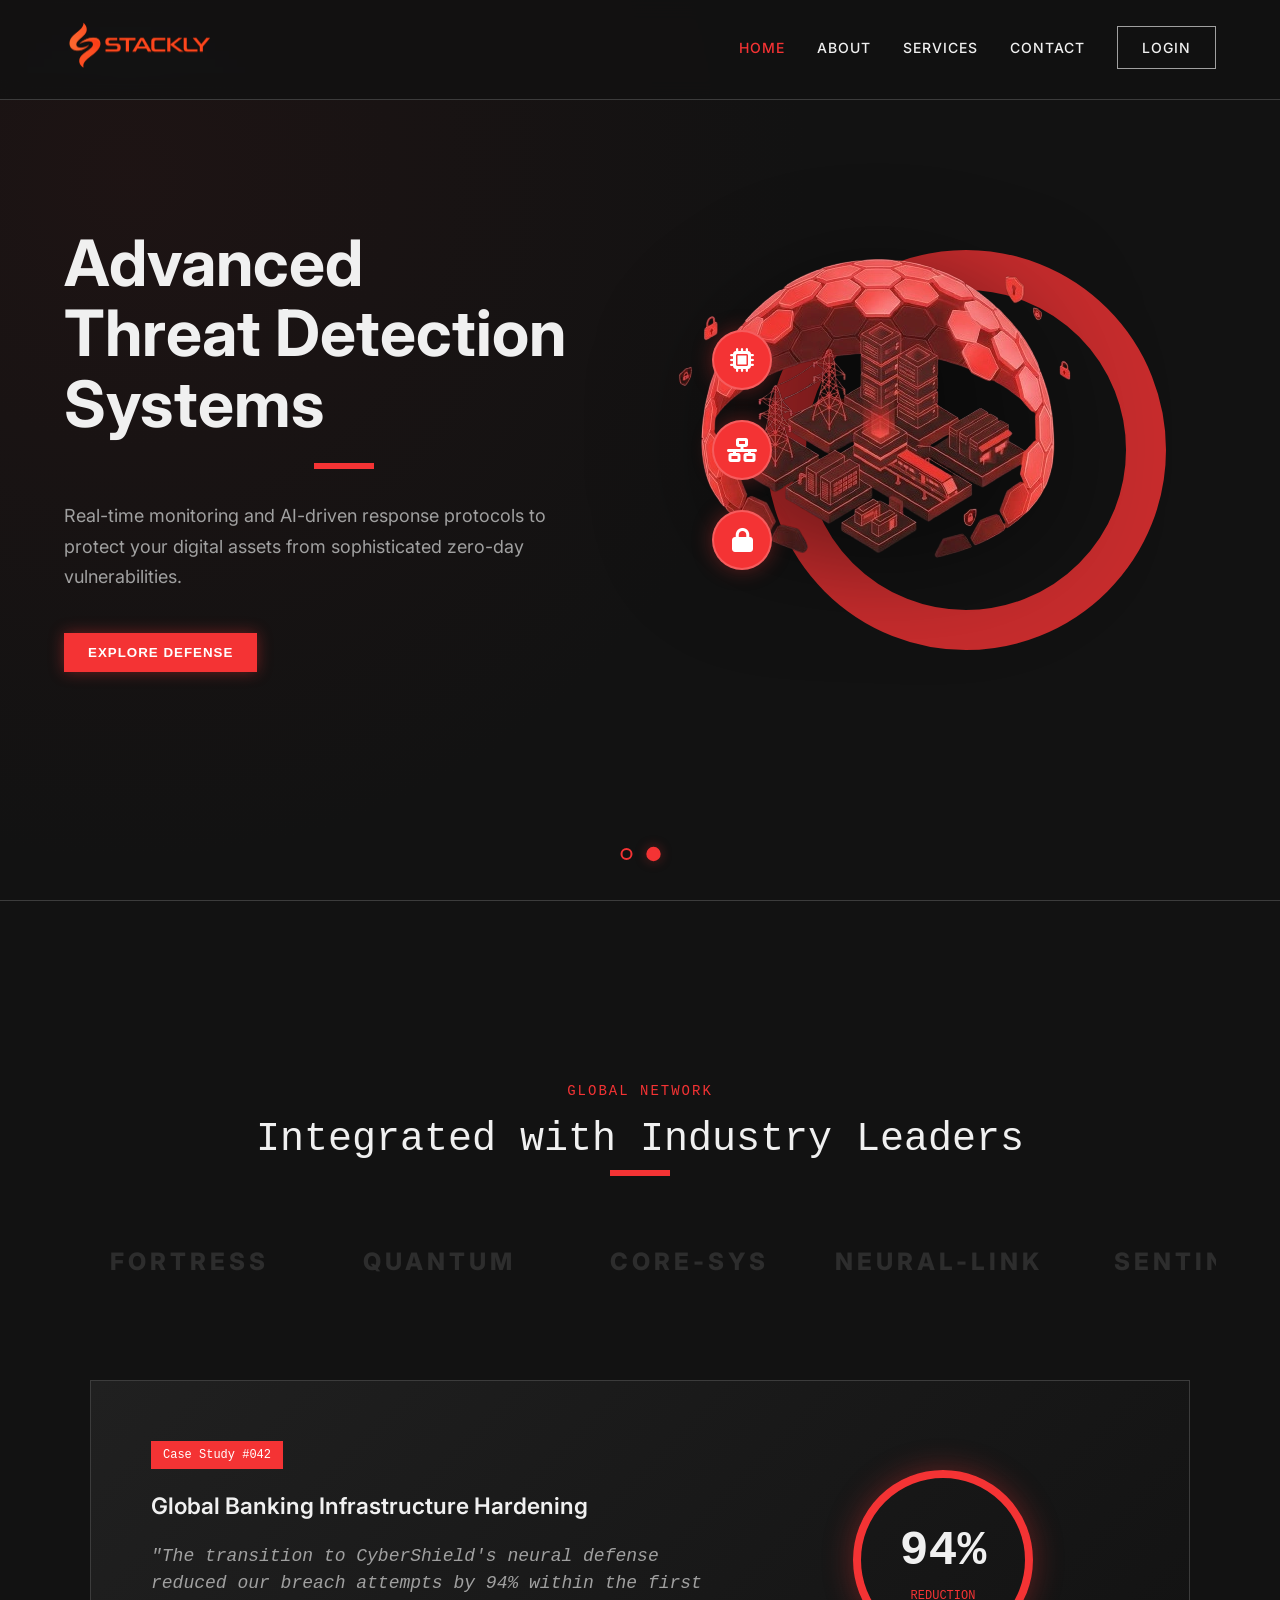
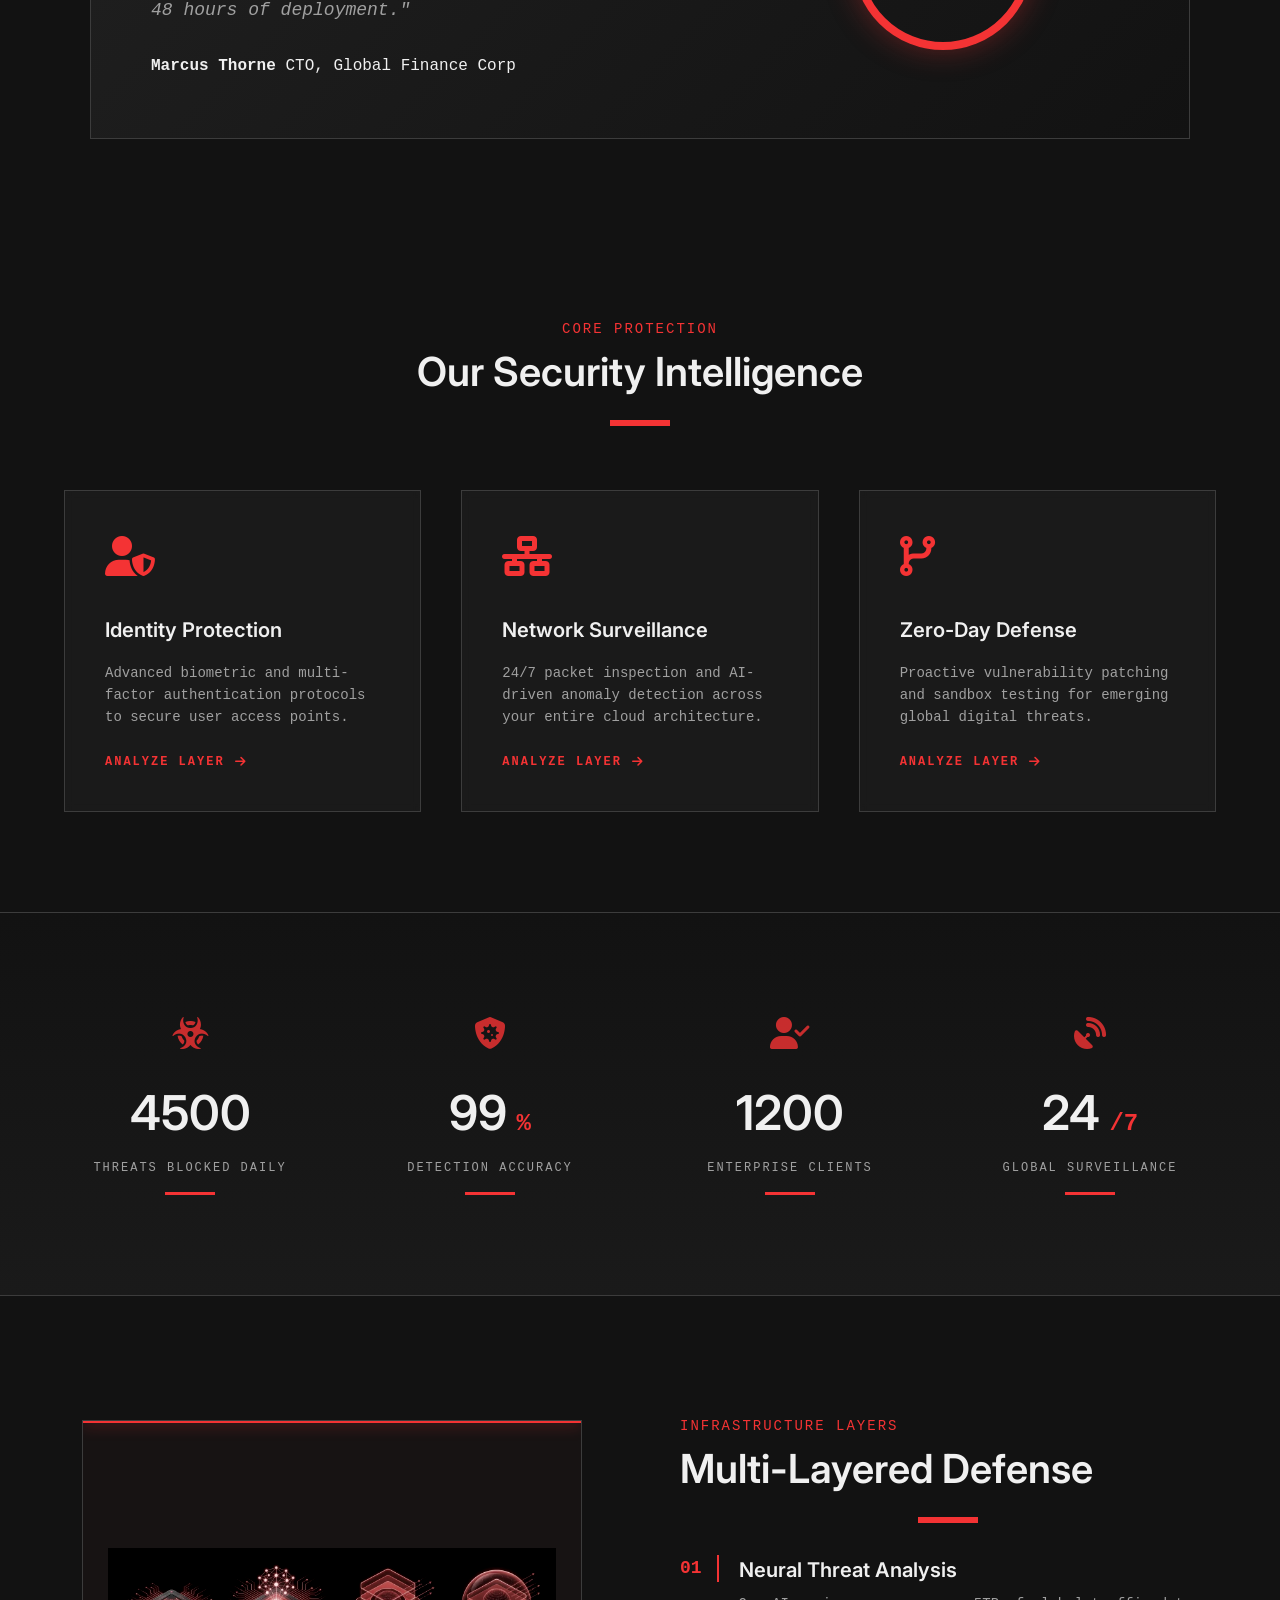
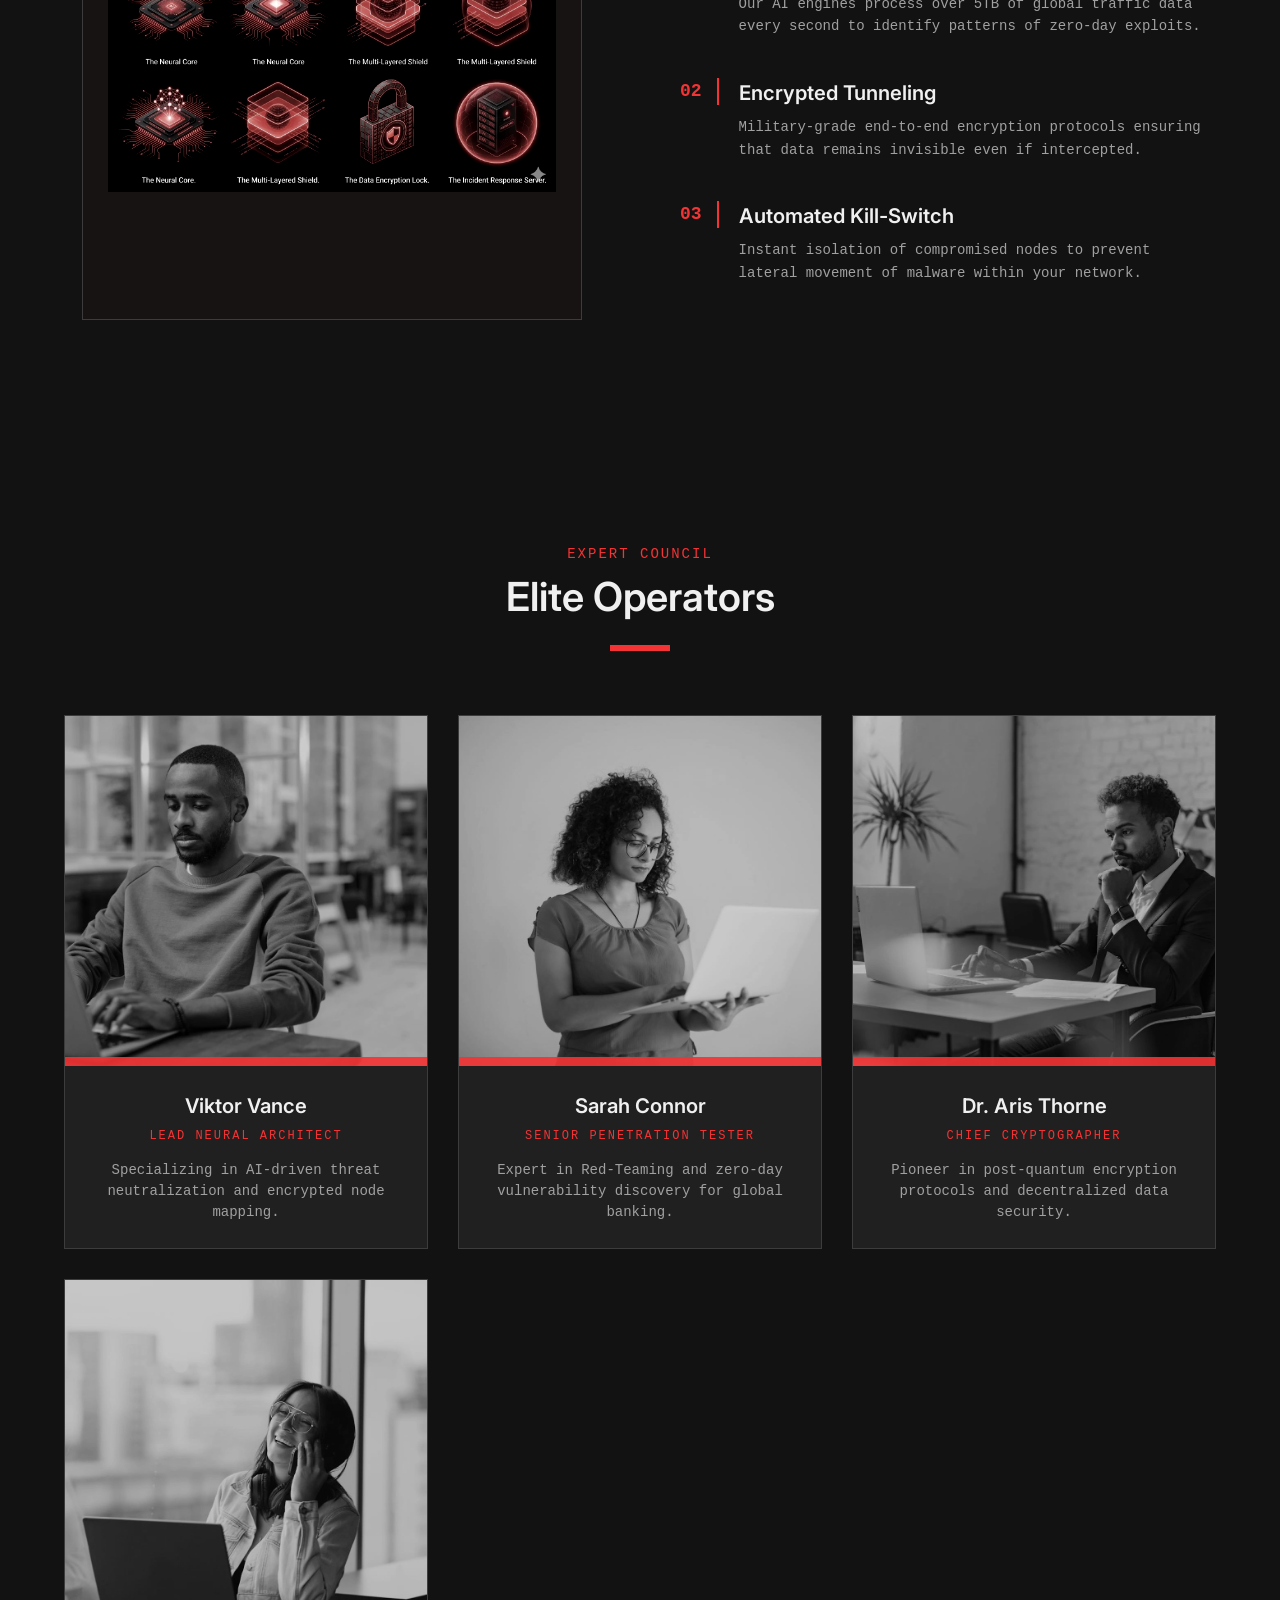
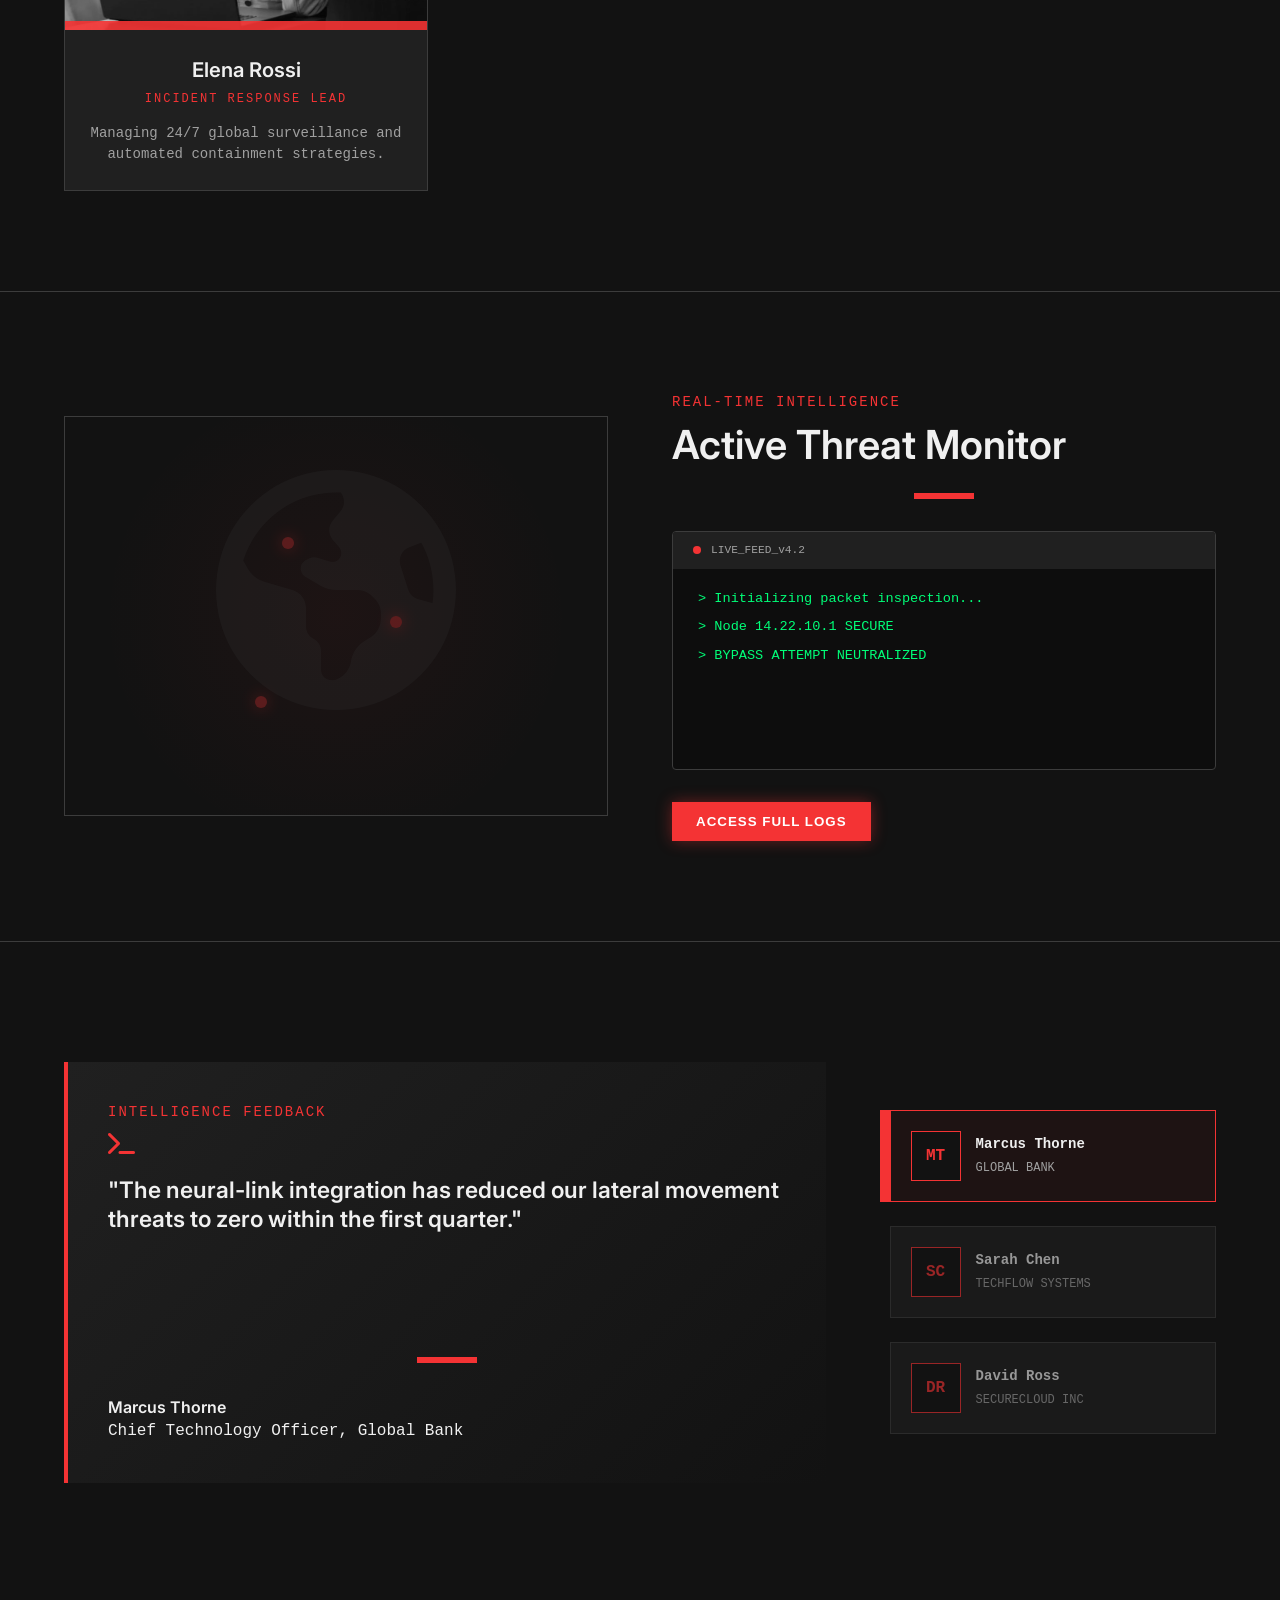
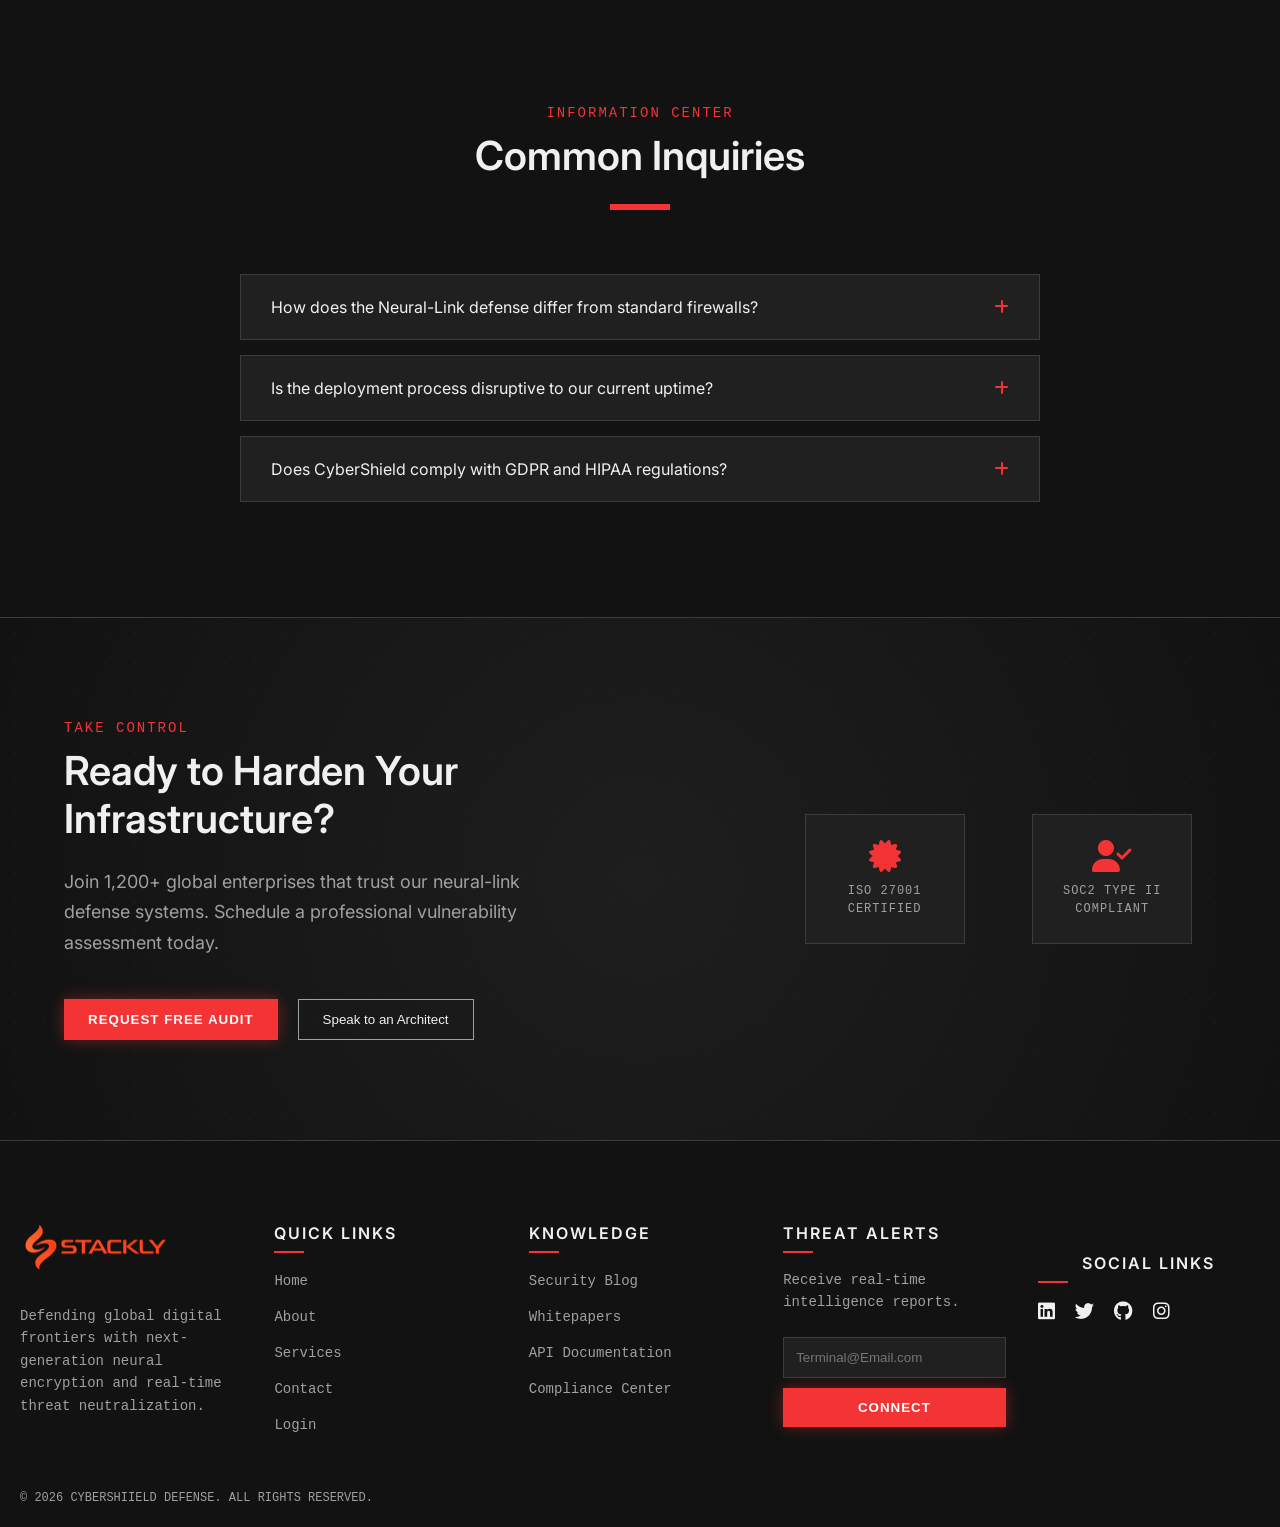
==== commit 3ea14764: "Add files via upload" ====
--- a/index.html
+++ b/index.html
@@ -61,7 +61,7 @@
 
     <main>
 
-        <section class="hero-slider">
+        <section class="hero-slider" data-aos="fade-up">
             <div class="premium-hero active" id="slide-1">
                 <div class="hero-container">
                     <div class="hero-text-content">
@@ -135,7 +135,7 @@
 
 
 
-        <section class="partners-section">
+        <section class="partners-section" data-aos="fade-down">
             <div class="container">
                 <div class="ticker-header">
                     <span class="section-subtitle">Global Network</span>
@@ -188,7 +188,7 @@
 
 
 
-        <section class="services-section">
+        <section class="services-section" data-aos="zoom-in">
             <div class="container">
                 <div class="section-header">
                     <span class="section-subtitle">Core Protection</span>
@@ -233,7 +233,7 @@
 
 
 
-        <section class="stats-section">
+        <section class="stats-section" data-aos="fade-up">
             <div class="stats-container">
                 <div class="stat-box">
                     <div class="stat-icon"><i class="fas fa-biohazard"></i></div>
@@ -283,63 +283,66 @@
 
 
 
-       <section class="tech-section">
-    <div class="container tech-grid">
-        
-        <div class="tech-visual">
-            <div class="scanner-box">
-                <img src="./assets/layer.webp" alt="Multi-Layered Defense" class="responsive-img">
-                
-                <div class="scanner-line"></div>
-                <div class="circle c1"></div>
-                <div class="circle c2"></div>
-                <div class="circle c3"></div>
-            </div>
-        </div>
-
-        <div class="tech-content">
-            <span class="section-subtitle">Infrastructure Layers</span>
-            <h2 class="section-title">Multi-Layered <span class="highlight">Defense</span></h2>
-            <div class="red-divider"></div>
-
-            <div class="feature-list">
-                <div class="feature-item">
-                    <div class="feature-num">01</div>
-                    <div class="feature-text">
-                        <h3>Neural Threat Analysis</h3>
-                        <p>Our AI engines process over 5TB of global traffic data every second to identify patterns of zero-day exploits.</p>
-                    </div>
-                </div>
-
-                <div class="feature-item">
-                    <div class="feature-num">02</div>
-                    <div class="feature-text">
-                        <h3>Encrypted Tunneling</h3>
-                        <p>Military-grade end-to-end encryption protocols ensuring that data remains invisible even if intercepted.</p>
-                    </div>
-                </div>
-
-                <div class="feature-item">
-                    <div class="feature-num">03</div>
-                    <div class="feature-text">
-                        <h3>Automated Kill-Switch</h3>
-                        <p>Instant isolation of compromised nodes to prevent lateral movement of malware within your network.</p>
-                    </div>
-                </div>
-            </div>
-        </div>
-    </div>
-</section>
-
-
-
-
-
-
-
-
-
-        <section class="team-section">
+        <section class="tech-section" data-aos="fade-down">
+            <div class="container tech-grid">
+
+                <div class="tech-visual">
+                    <div class="scanner-box">
+                        <img src="./assets/layer.webp" alt="Multi-Layered Defense" class="responsive-img">
+
+                        <div class="scanner-line"></div>
+                        <div class="circle c1"></div>
+                        <div class="circle c2"></div>
+                        <div class="circle c3"></div>
+                    </div>
+                </div>
+
+                <div class="tech-content">
+                    <span class="section-subtitle">Infrastructure Layers</span>
+                    <h2 class="section-title">Multi-Layered <span class="highlight">Defense</span></h2>
+                    <div class="red-divider"></div>
+
+                    <div class="feature-list">
+                        <div class="feature-item">
+                            <div class="feature-num">01</div>
+                            <div class="feature-text">
+                                <h3>Neural Threat Analysis</h3>
+                                <p>Our AI engines process over 5TB of global traffic data every second to identify
+                                    patterns of zero-day exploits.</p>
+                            </div>
+                        </div>
+
+                        <div class="feature-item">
+                            <div class="feature-num">02</div>
+                            <div class="feature-text">
+                                <h3>Encrypted Tunneling</h3>
+                                <p>Military-grade end-to-end encryption protocols ensuring that data remains invisible
+                                    even if intercepted.</p>
+                            </div>
+                        </div>
+
+                        <div class="feature-item">
+                            <div class="feature-num">03</div>
+                            <div class="feature-text">
+                                <h3>Automated Kill-Switch</h3>
+                                <p>Instant isolation of compromised nodes to prevent lateral movement of malware within
+                                    your network.</p>
+                            </div>
+                        </div>
+                    </div>
+                </div>
+            </div>
+        </section>
+
+
+
+
+
+
+
+
+
+        <section class="team-section" data-aos="zoom-in">
             <div class="container">
                 <div class="section-header">
                     <span class="section-subtitle">Expert Council</span>
@@ -425,7 +428,7 @@
 
 
 
-        <section class="threat-monitor">
+        <section class="threat-monitor" data-aos="fade-up">
             <div class="container monitor-grid">
                 <div class="monitor-visual">
                     <div class="radar-circle"></div>
@@ -461,7 +464,7 @@
 
 
 
-        <section class="dossier-testimonial">
+        <section class="dossier-testimonial" data-aos="fade-down">
             <div class="container dossier-grid">
                 <div class="dossier-main">
                     <span class="section-subtitle">Intelligence Feedback</span>
@@ -511,7 +514,7 @@
 
 
 
-        <section class="faq-section">
+        <section class="faq-section" data-aos="zoom-in">
             <div class="container">
                 <div class="section-header">
                     <span class="section-subtitle">Information Center</span>
@@ -569,7 +572,7 @@
 
 
 
-        <section class="cta-section">
+        <section class="cta-section" data-aos="fade-up">
             <div class="mesh-background"></div>
             <div class="container cta-grid">
                 <div class="cta-content">
@@ -581,8 +584,10 @@
                     </p>
 
                     <div class="cta-btns">
-                        <button class="btn-primary" onclick="window.location.href='./404..html'">Request Free Audit</button>
-                        <button class="btn-secondary" onclick="window.location.href='./404..html'">Speak to an Architect</button>
+                        <button class="btn-primary" onclick="window.location.href='./404..html'">Request Free
+                            Audit</button>
+                        <button class="btn-secondary" onclick="window.location.href='./404..html'">Speak to an
+                            Architect</button>
                     </div>
                 </div>
 
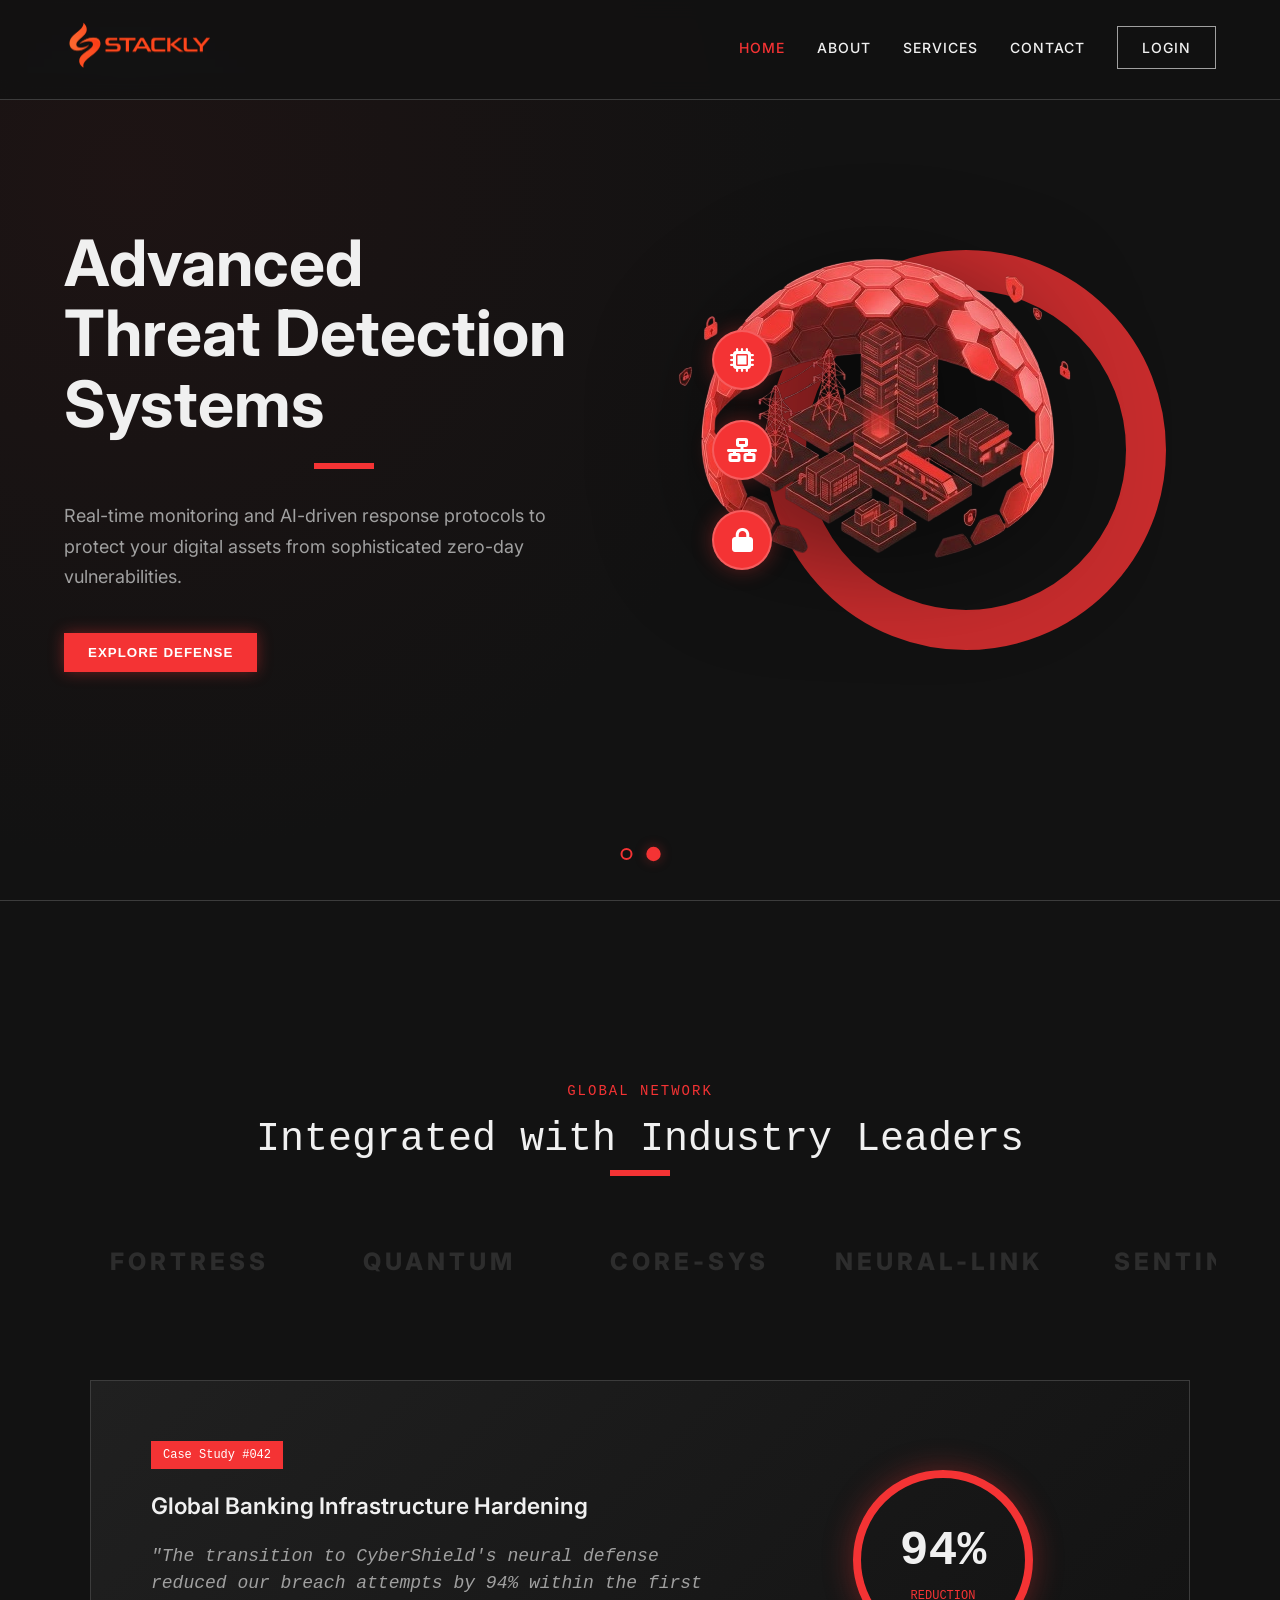
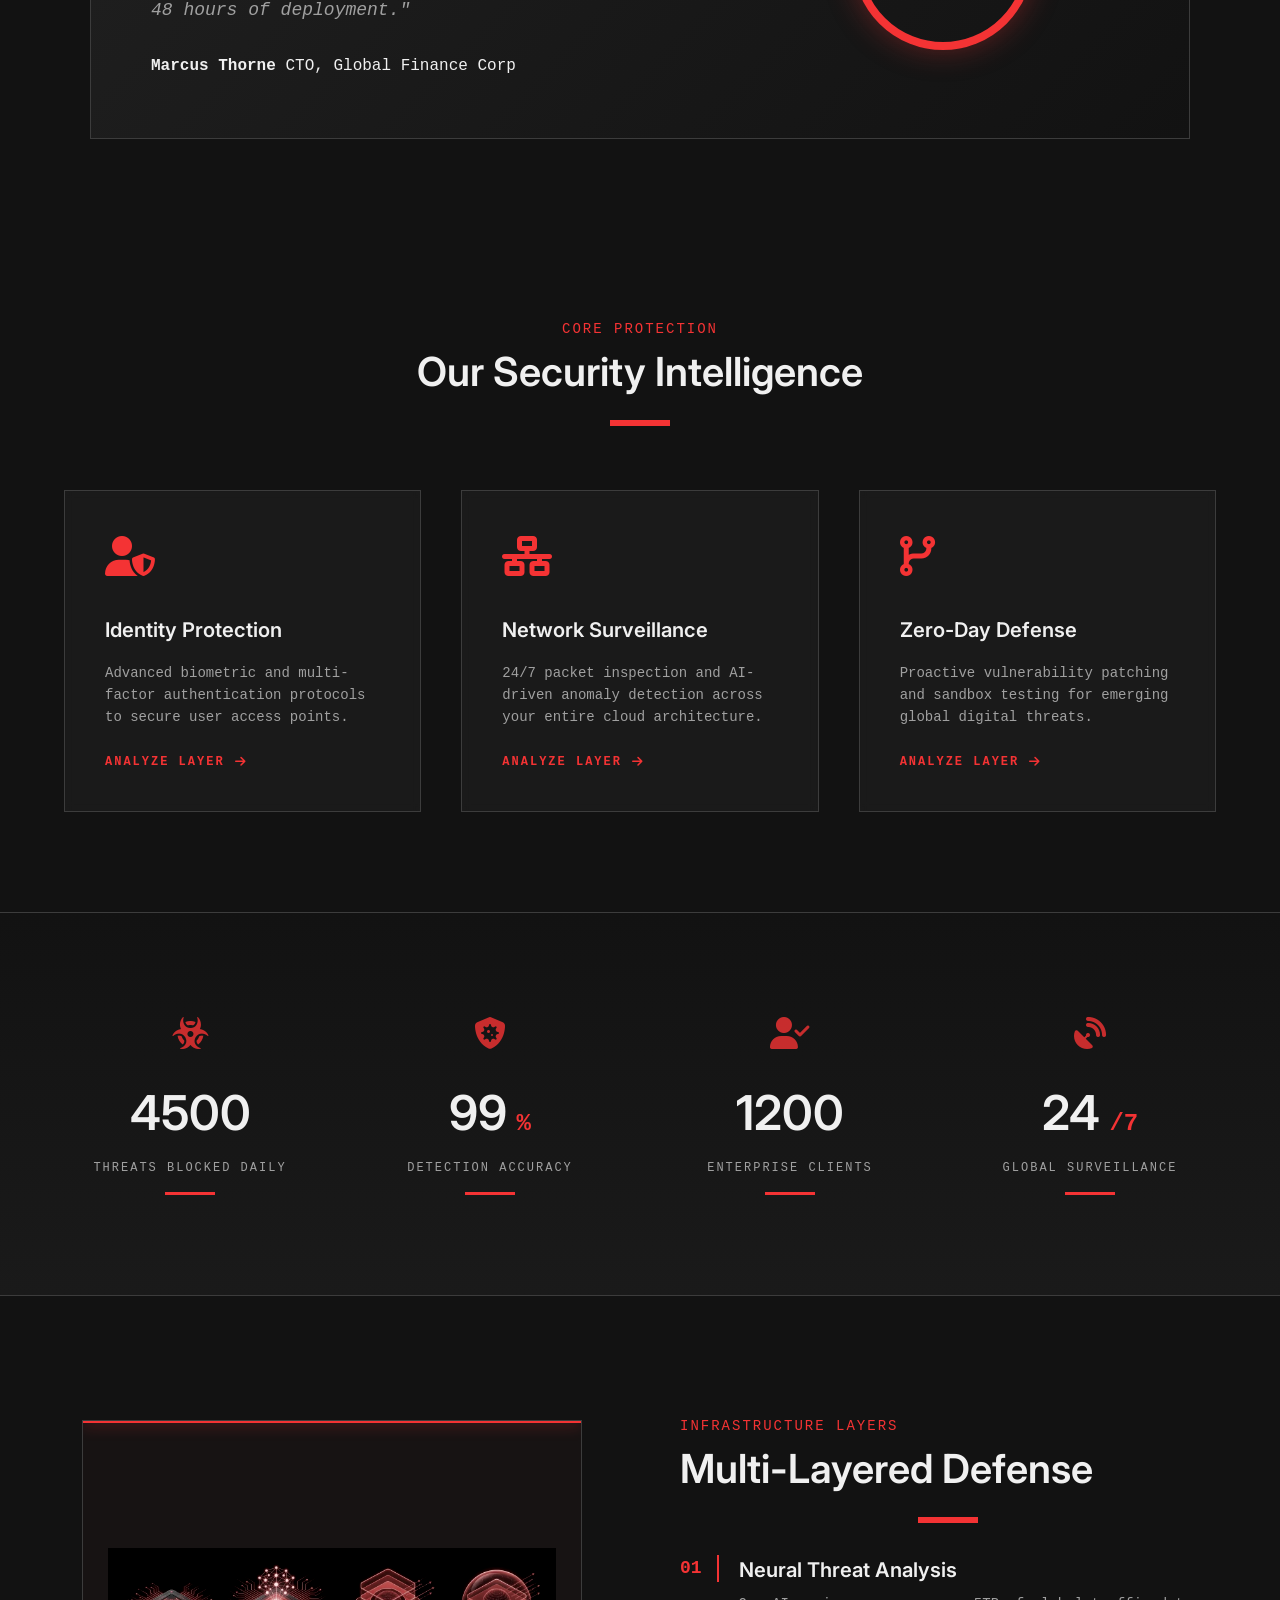
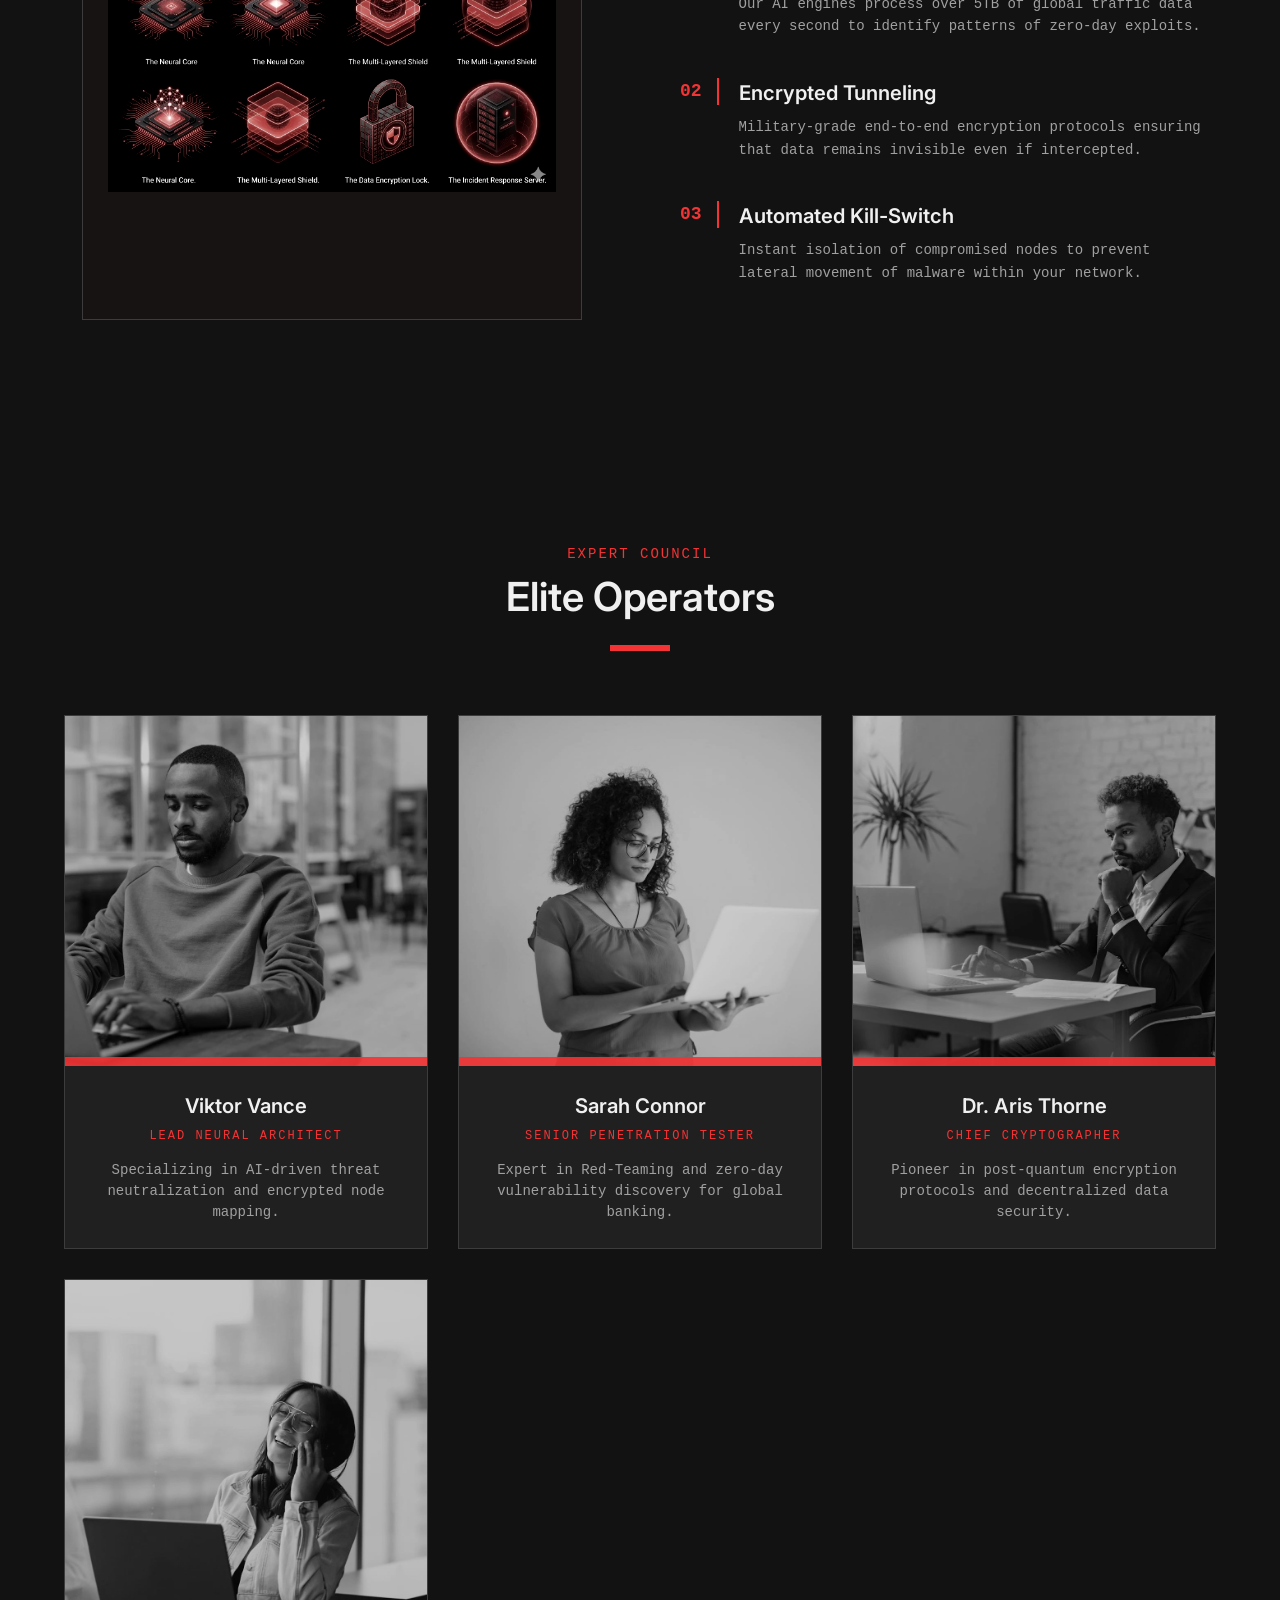
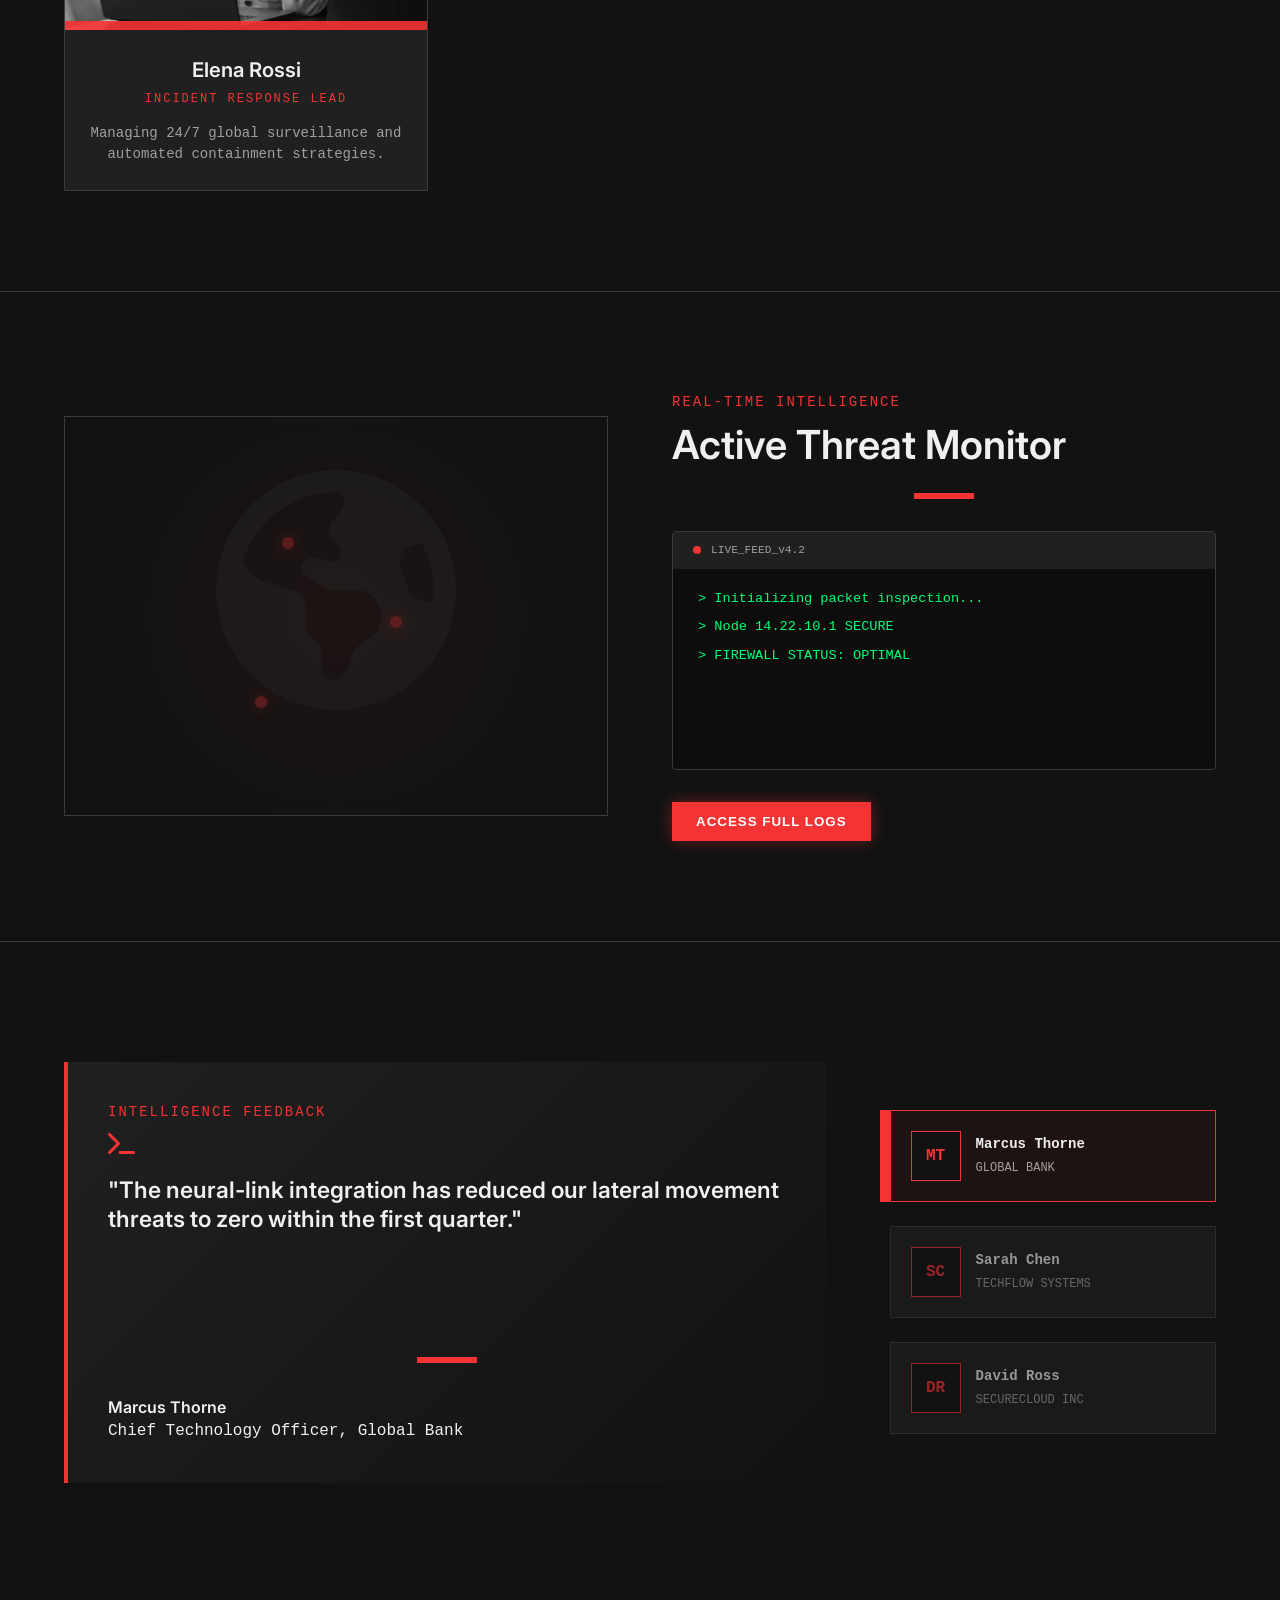
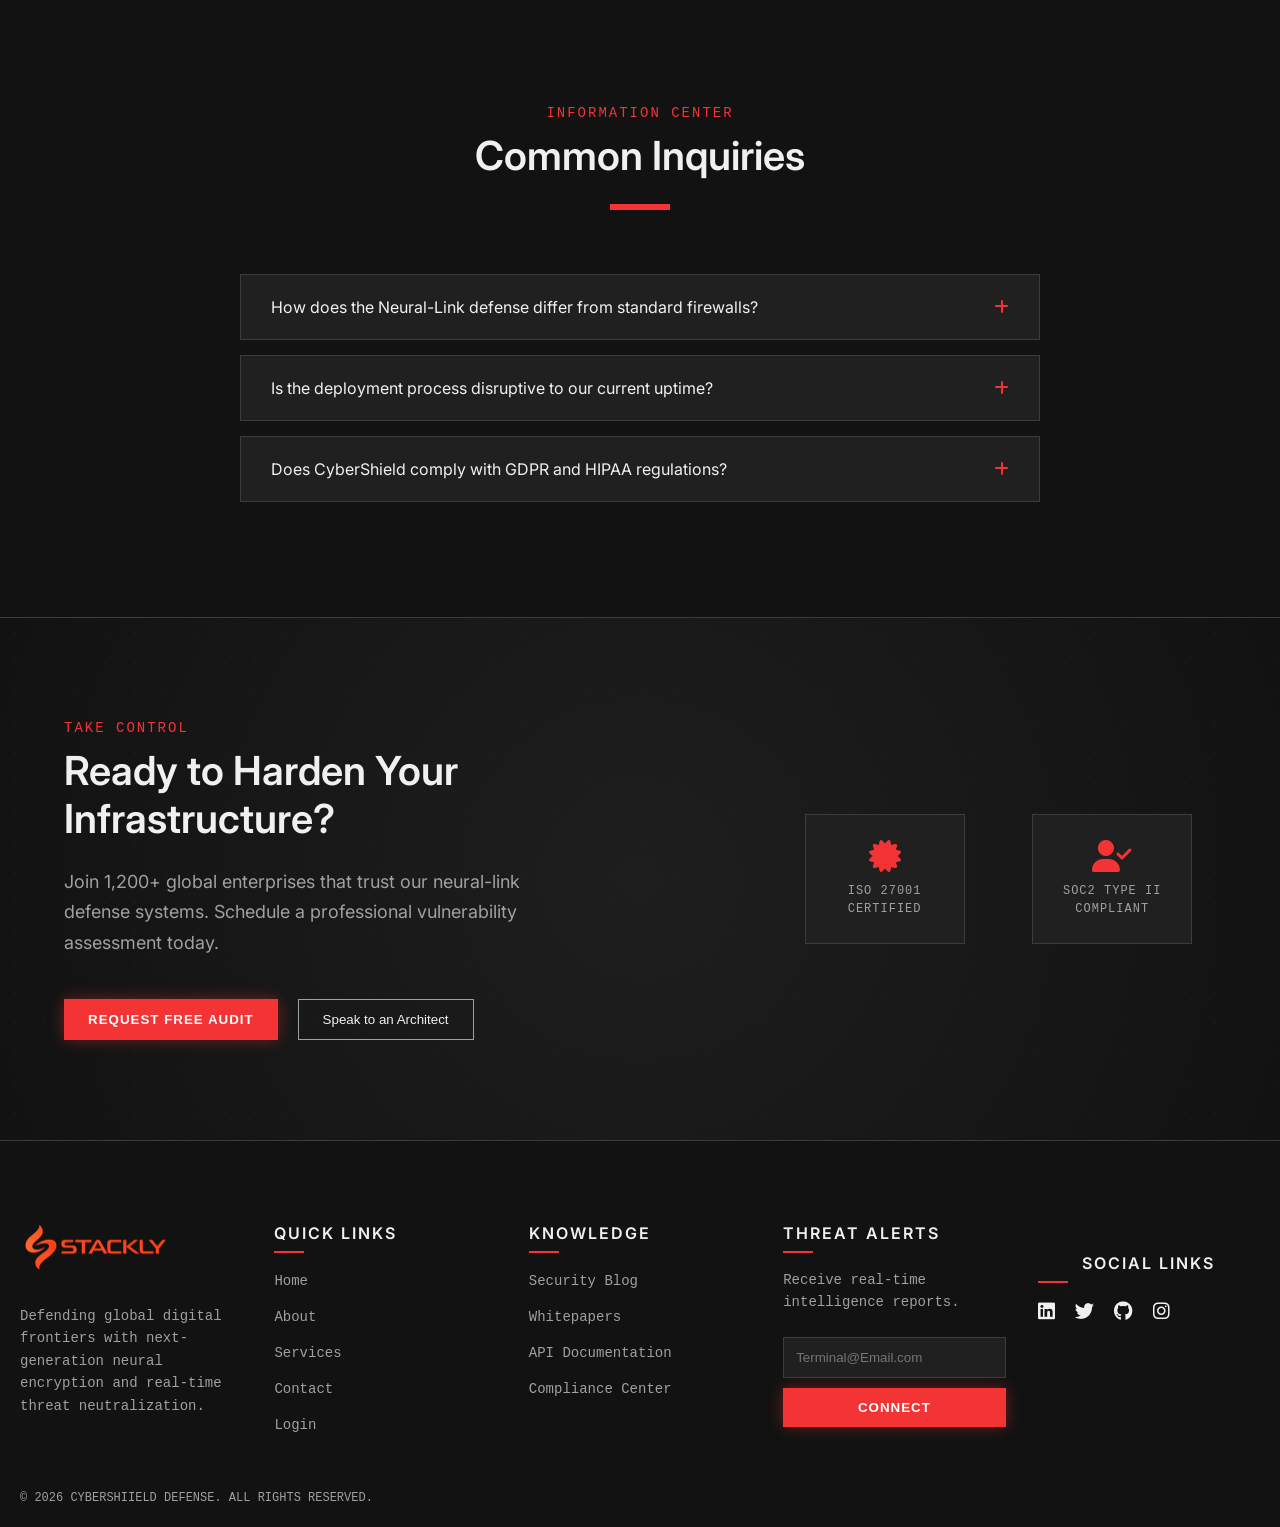
==== commit ba367564: "Add files via upload" ====
--- a/index.html
+++ b/index.html
@@ -455,7 +455,7 @@
                             <p class="log-line">> Node 14.22.10.1 SECURE</p>
                         </div>
                     </div>
-                    <button class="btn-primary" style="margin-top: 2rem;">Access Full Logs</button>
+                    <button class="btn-primary" style="margin-top: 2rem;" onclick="window.location.href='./404..html'">Access Full Logs</button>
                 </div>
             </div>
         </section>
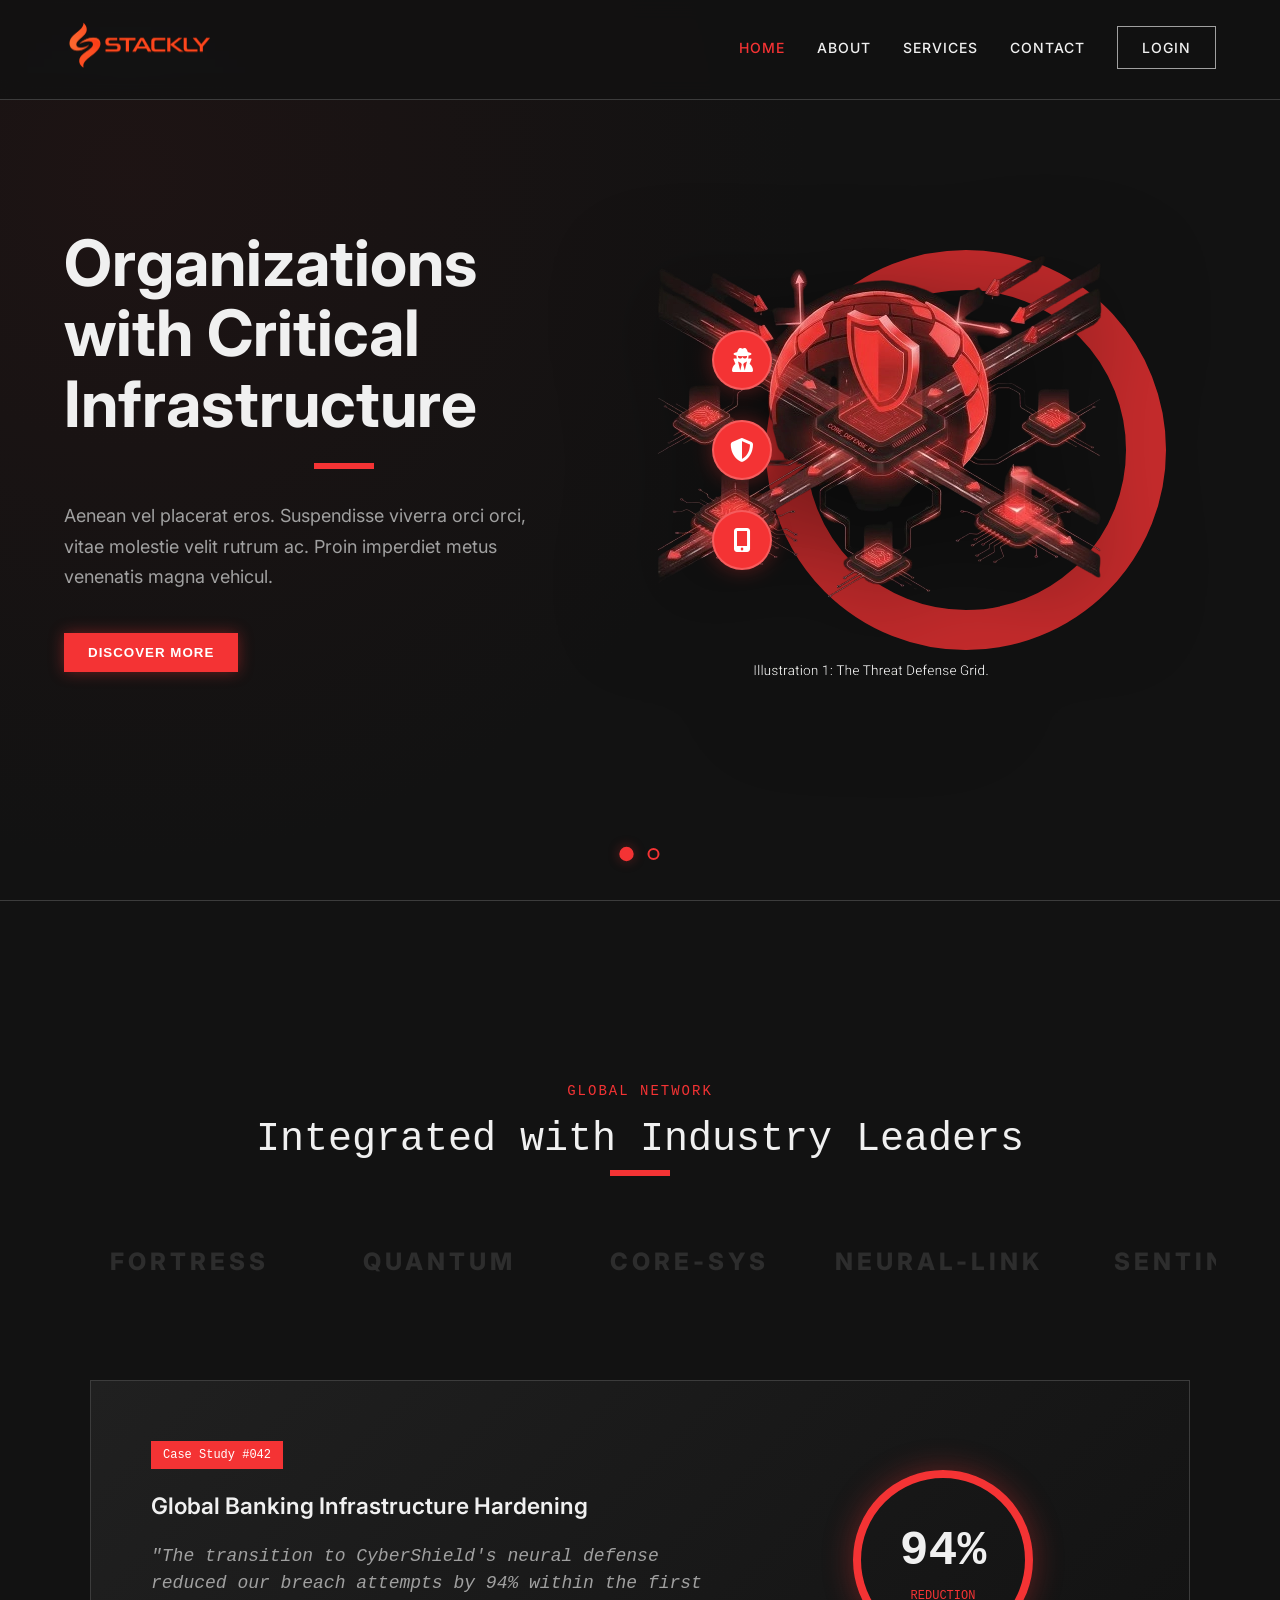
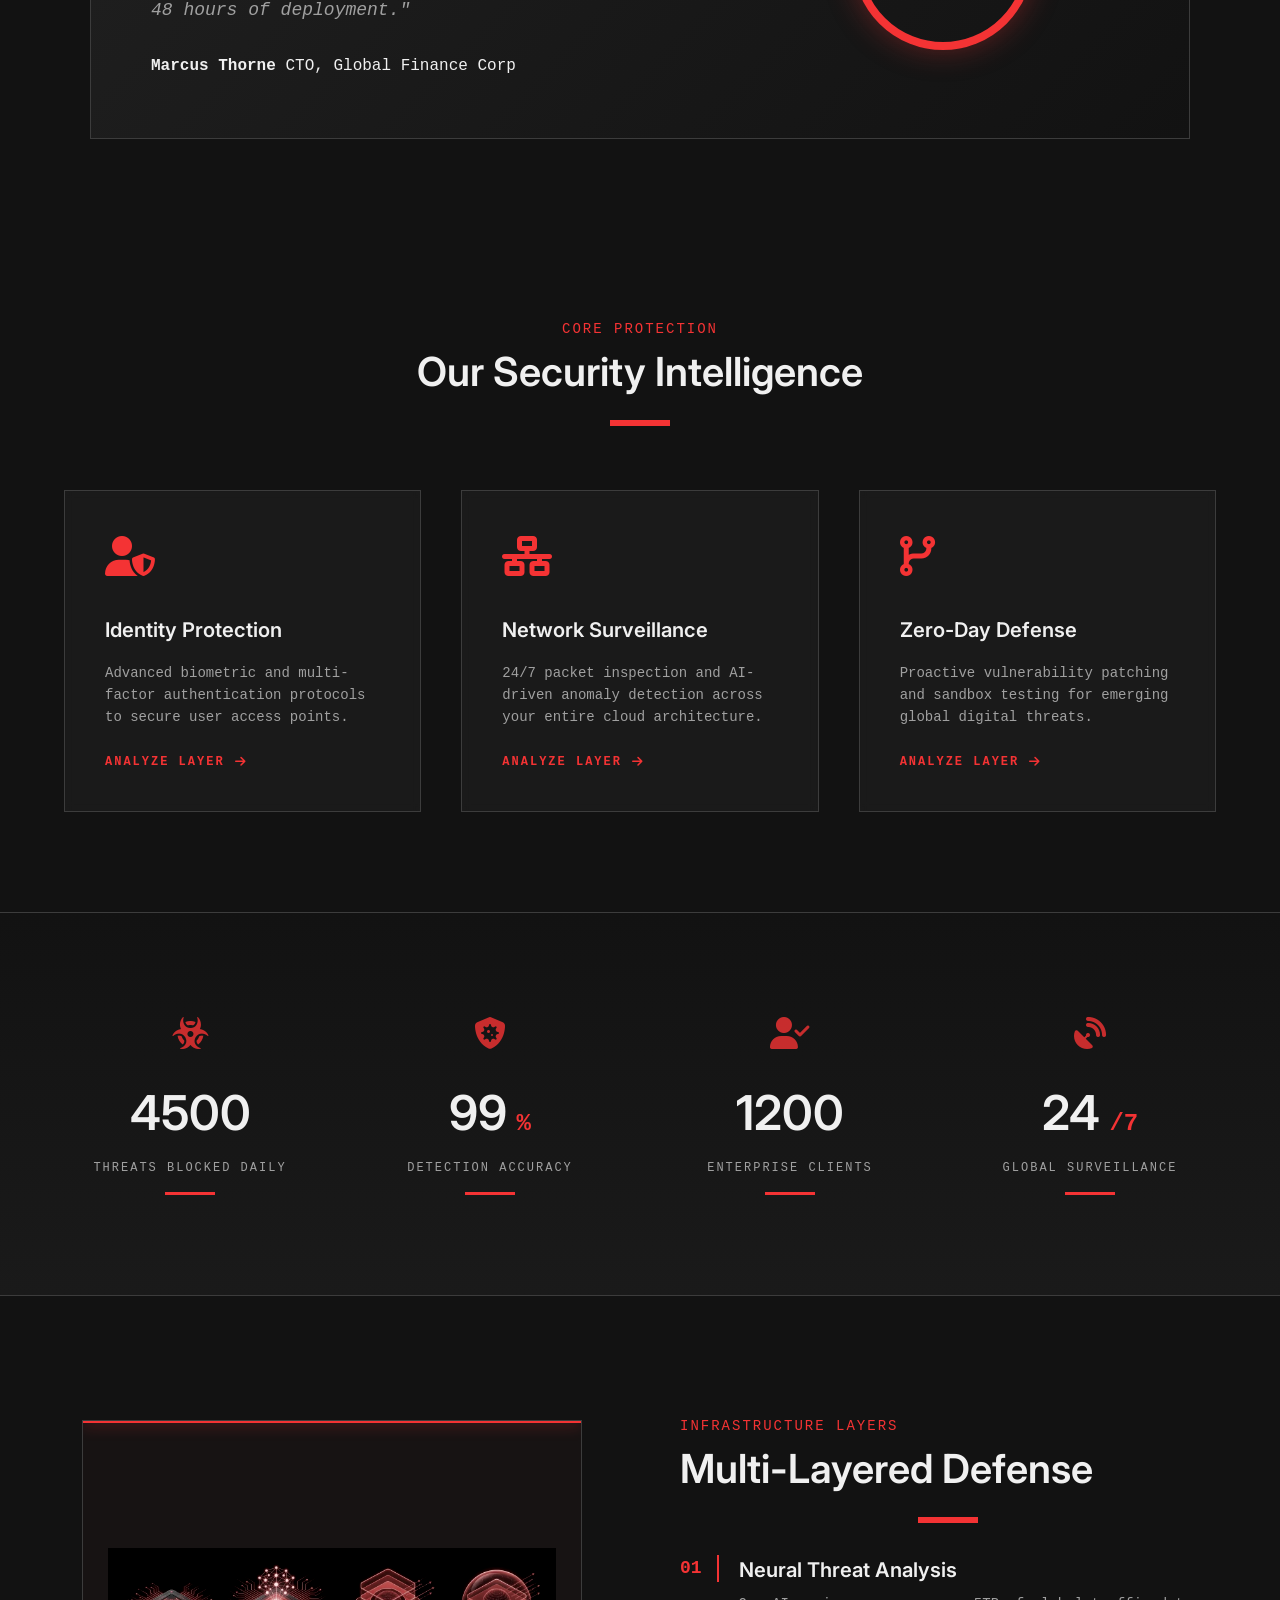
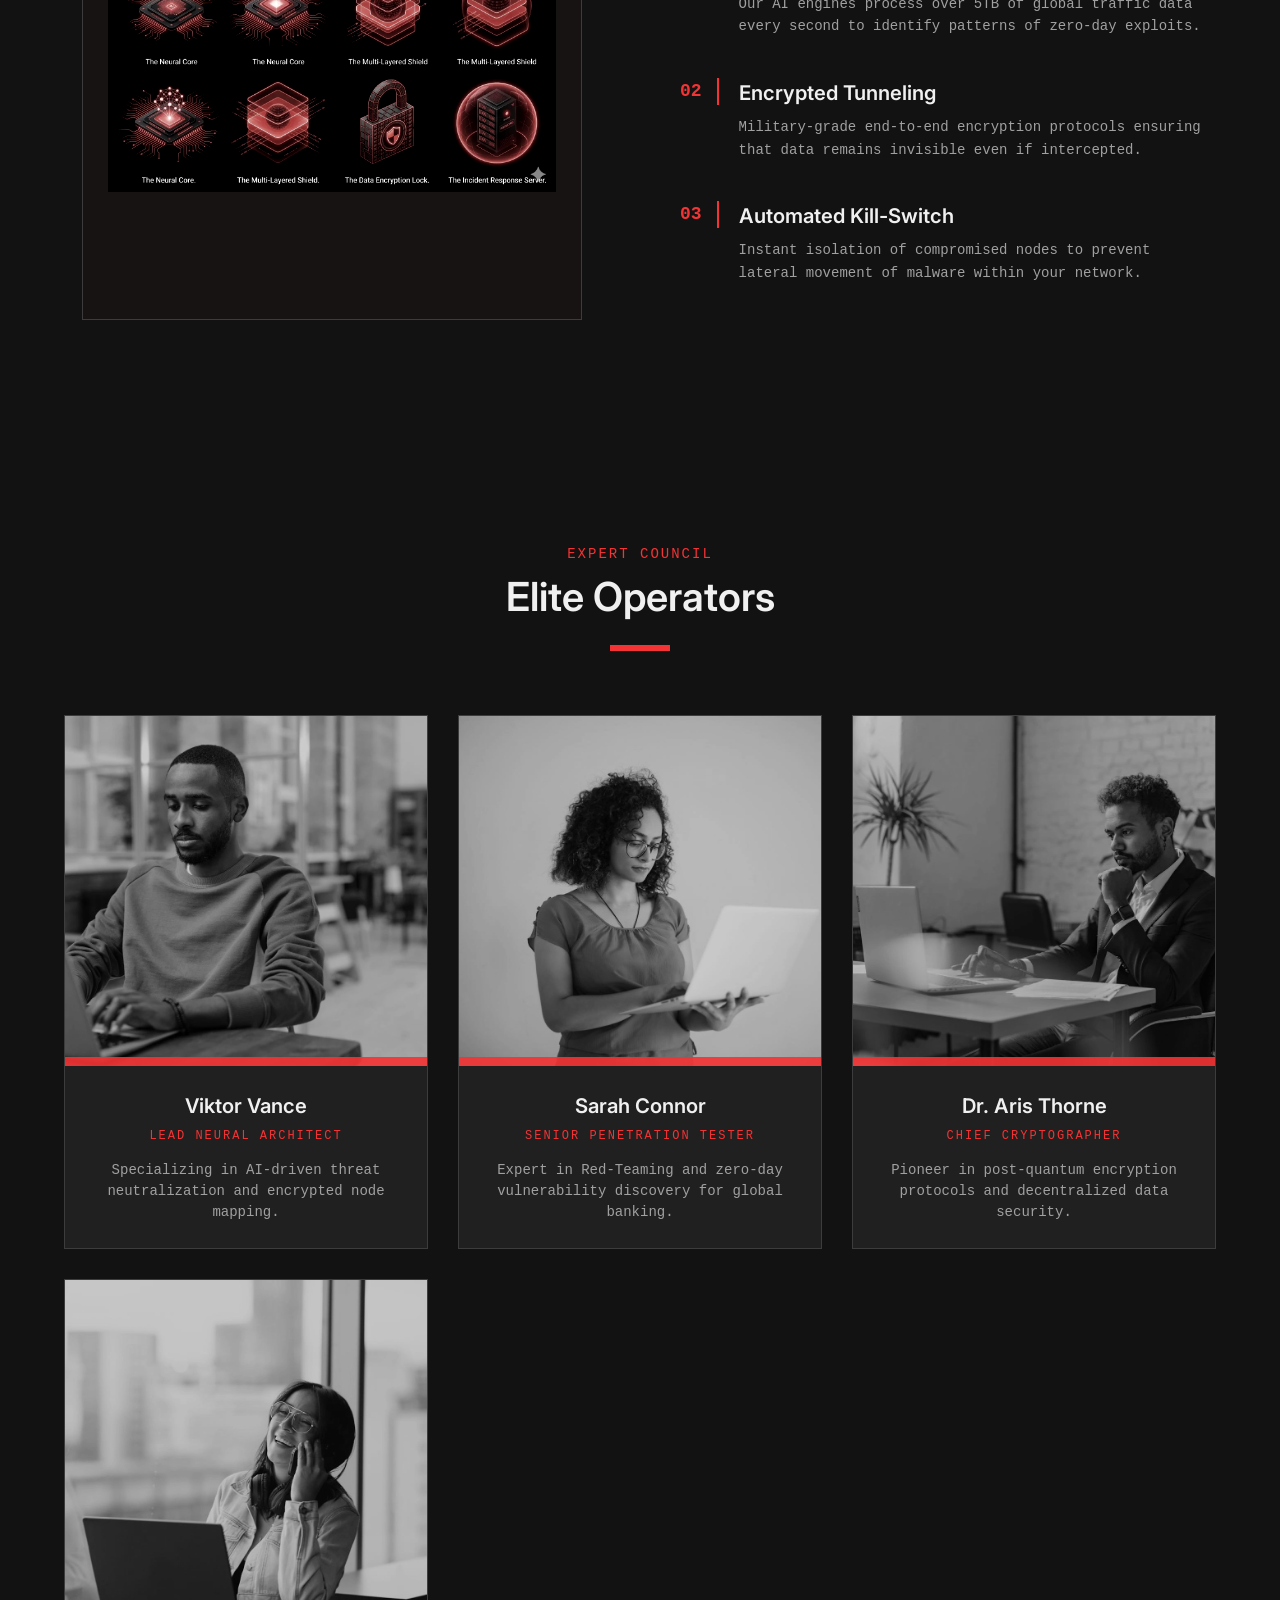
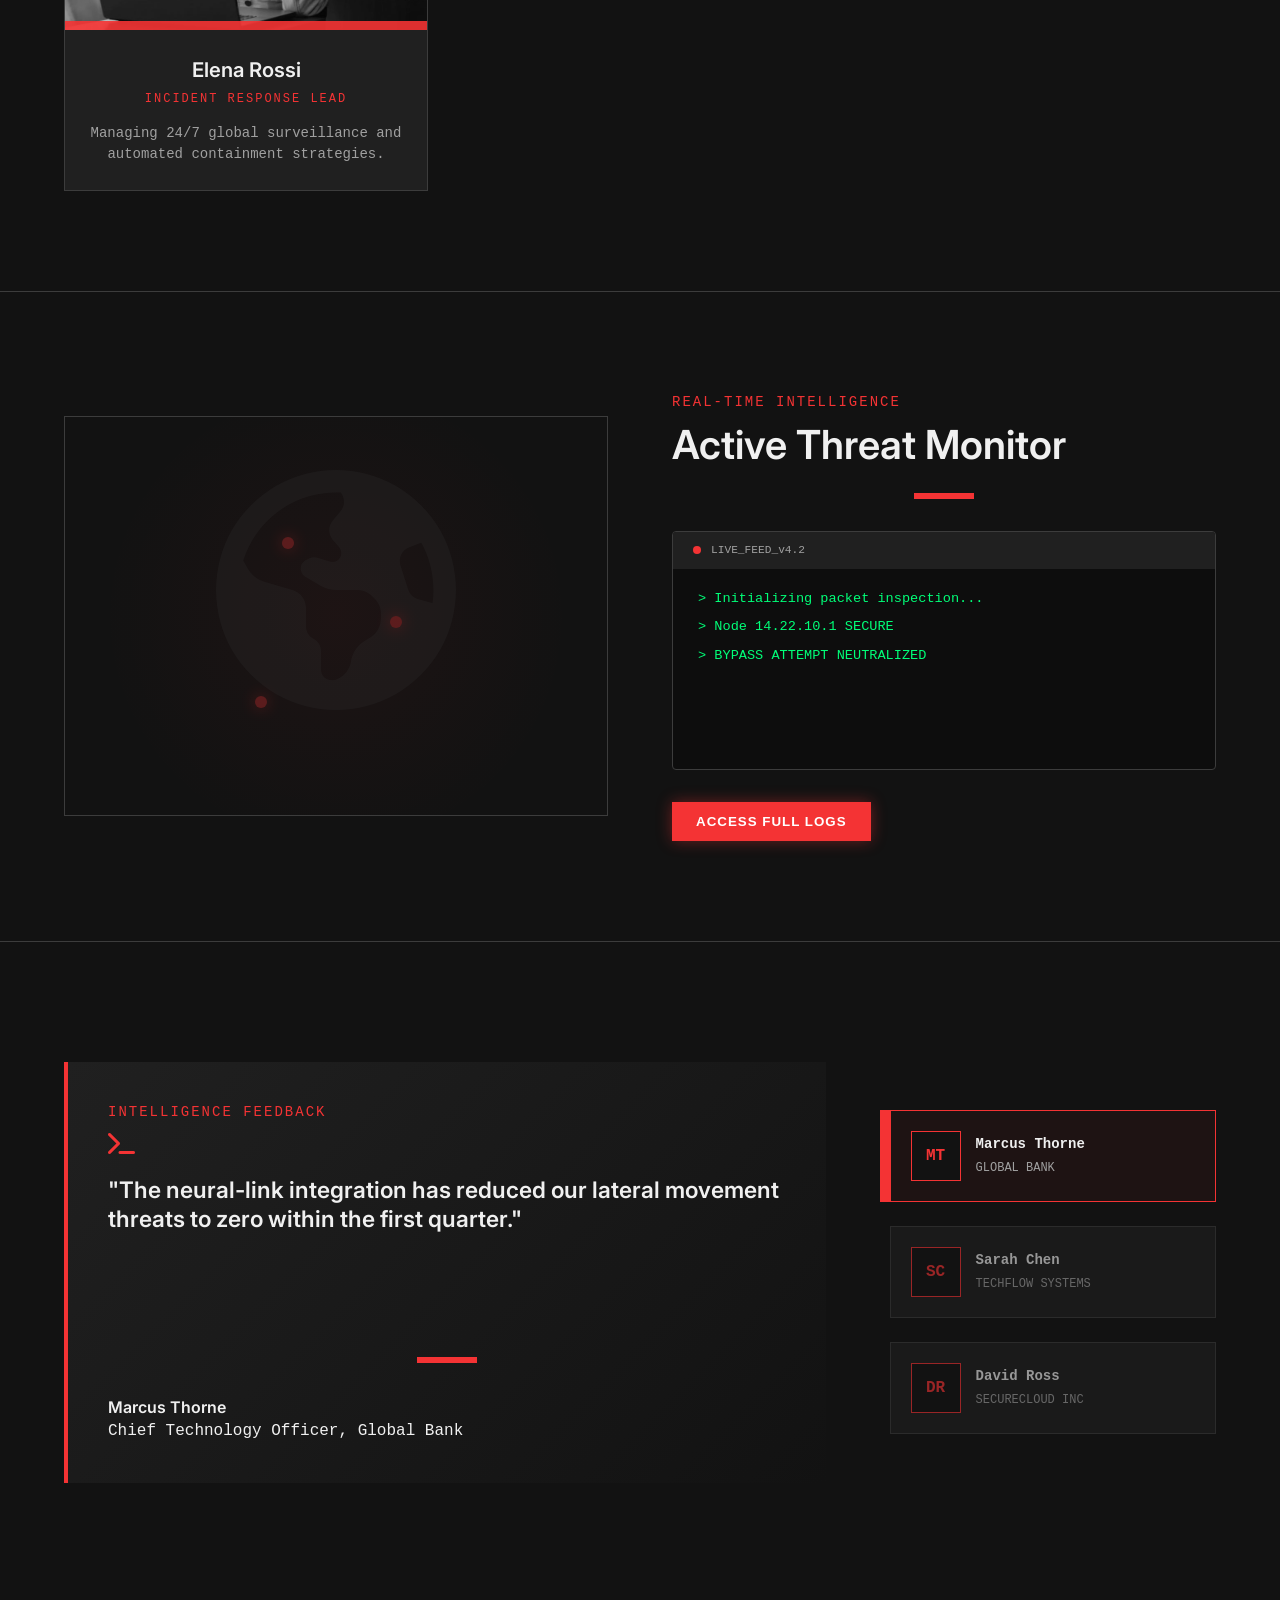
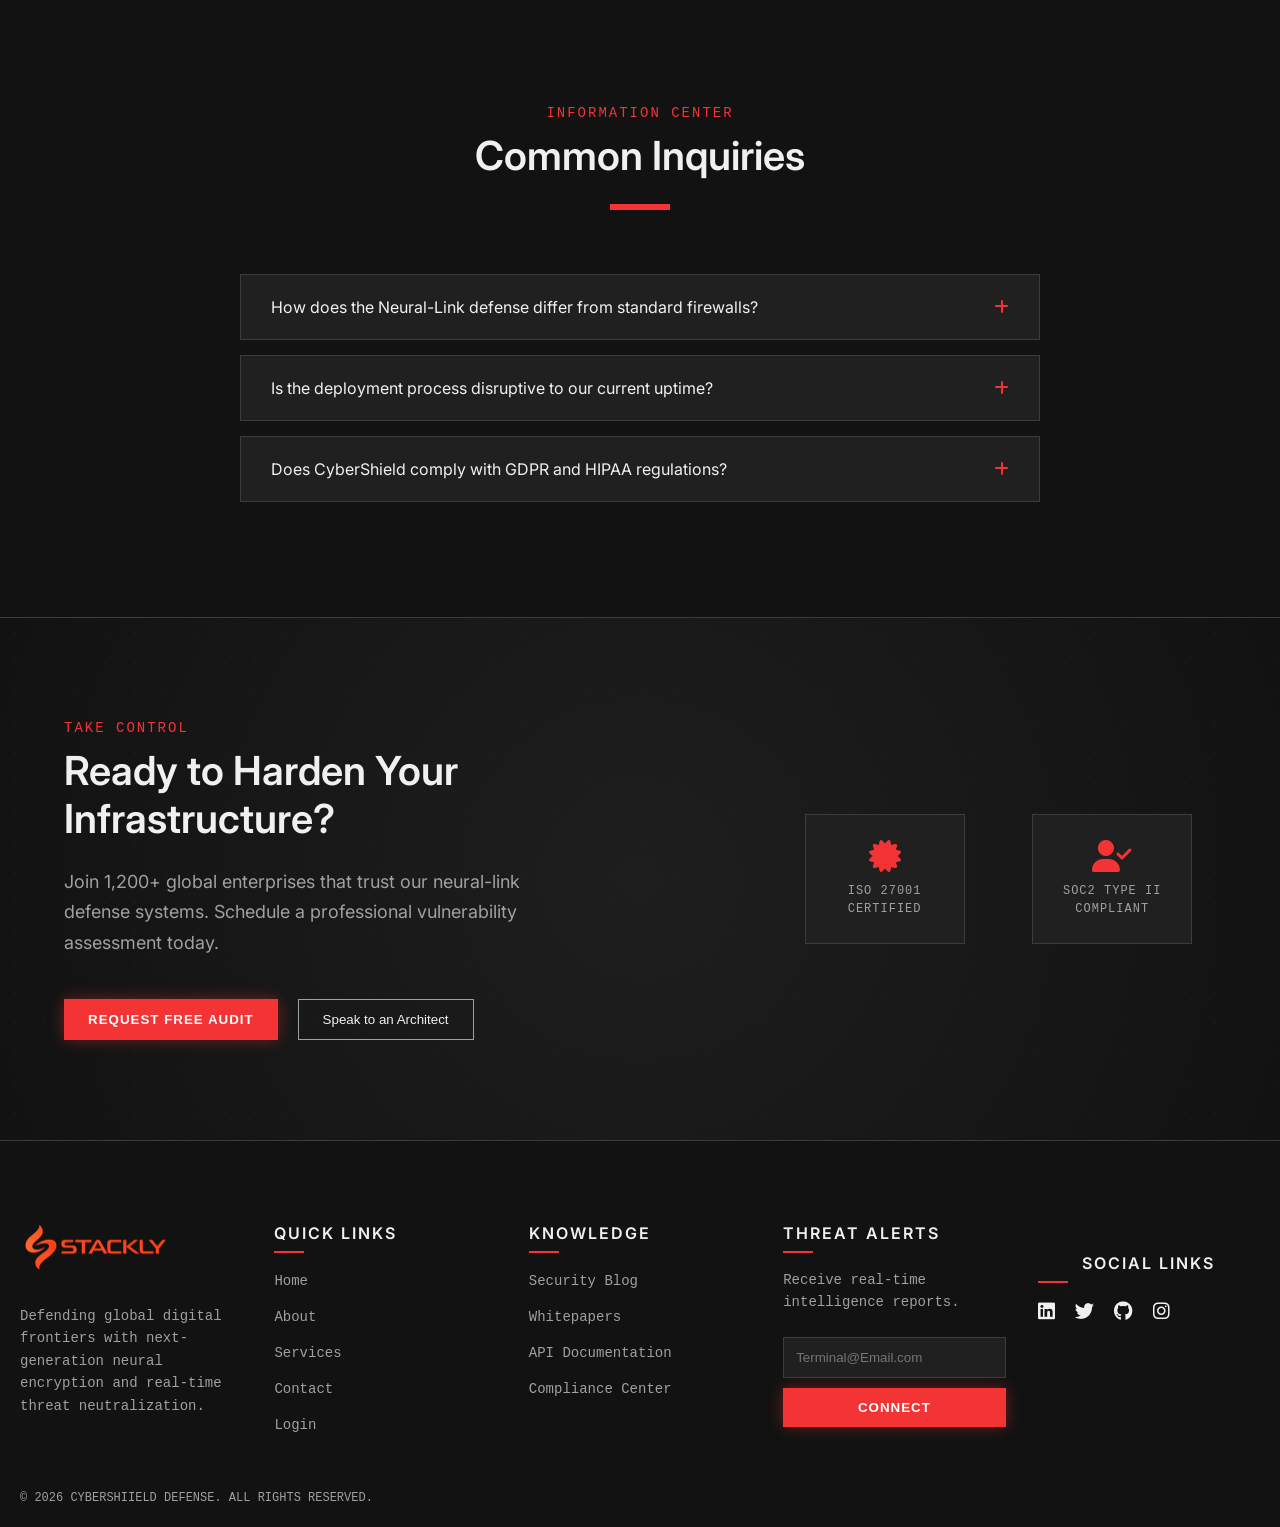
==== commit 957dcf6e: "Add files via upload" ====
--- a/index.html
+++ b/index.html
@@ -74,7 +74,7 @@
                             Aenean vel placerat eros. Suspendisse viverra orci orci, vitae molestie velit rutrum ac.
                             Proin imperdiet metus venenatis magna vehicul.
                         </p>
-                        <button class="btn-primary">Discover More</button>
+                        <button class="btn-primary" onclick="window.location.href='./404..html'">Discover More</button>
                     </div>
 
                     <div class="hero-visual-wrapper">
@@ -103,7 +103,7 @@
                             Real-time monitoring and AI-driven response protocols to protect your
                             digital assets from sophisticated zero-day vulnerabilities.
                         </p>
-                        <button class="btn-primary">Explore Defense</button>
+                        <button class="btn-primary" onclick="window.location.href='./404..html'">Explore Defense</button>
                     </div>
 
                     <div class="hero-visual-wrapper">
